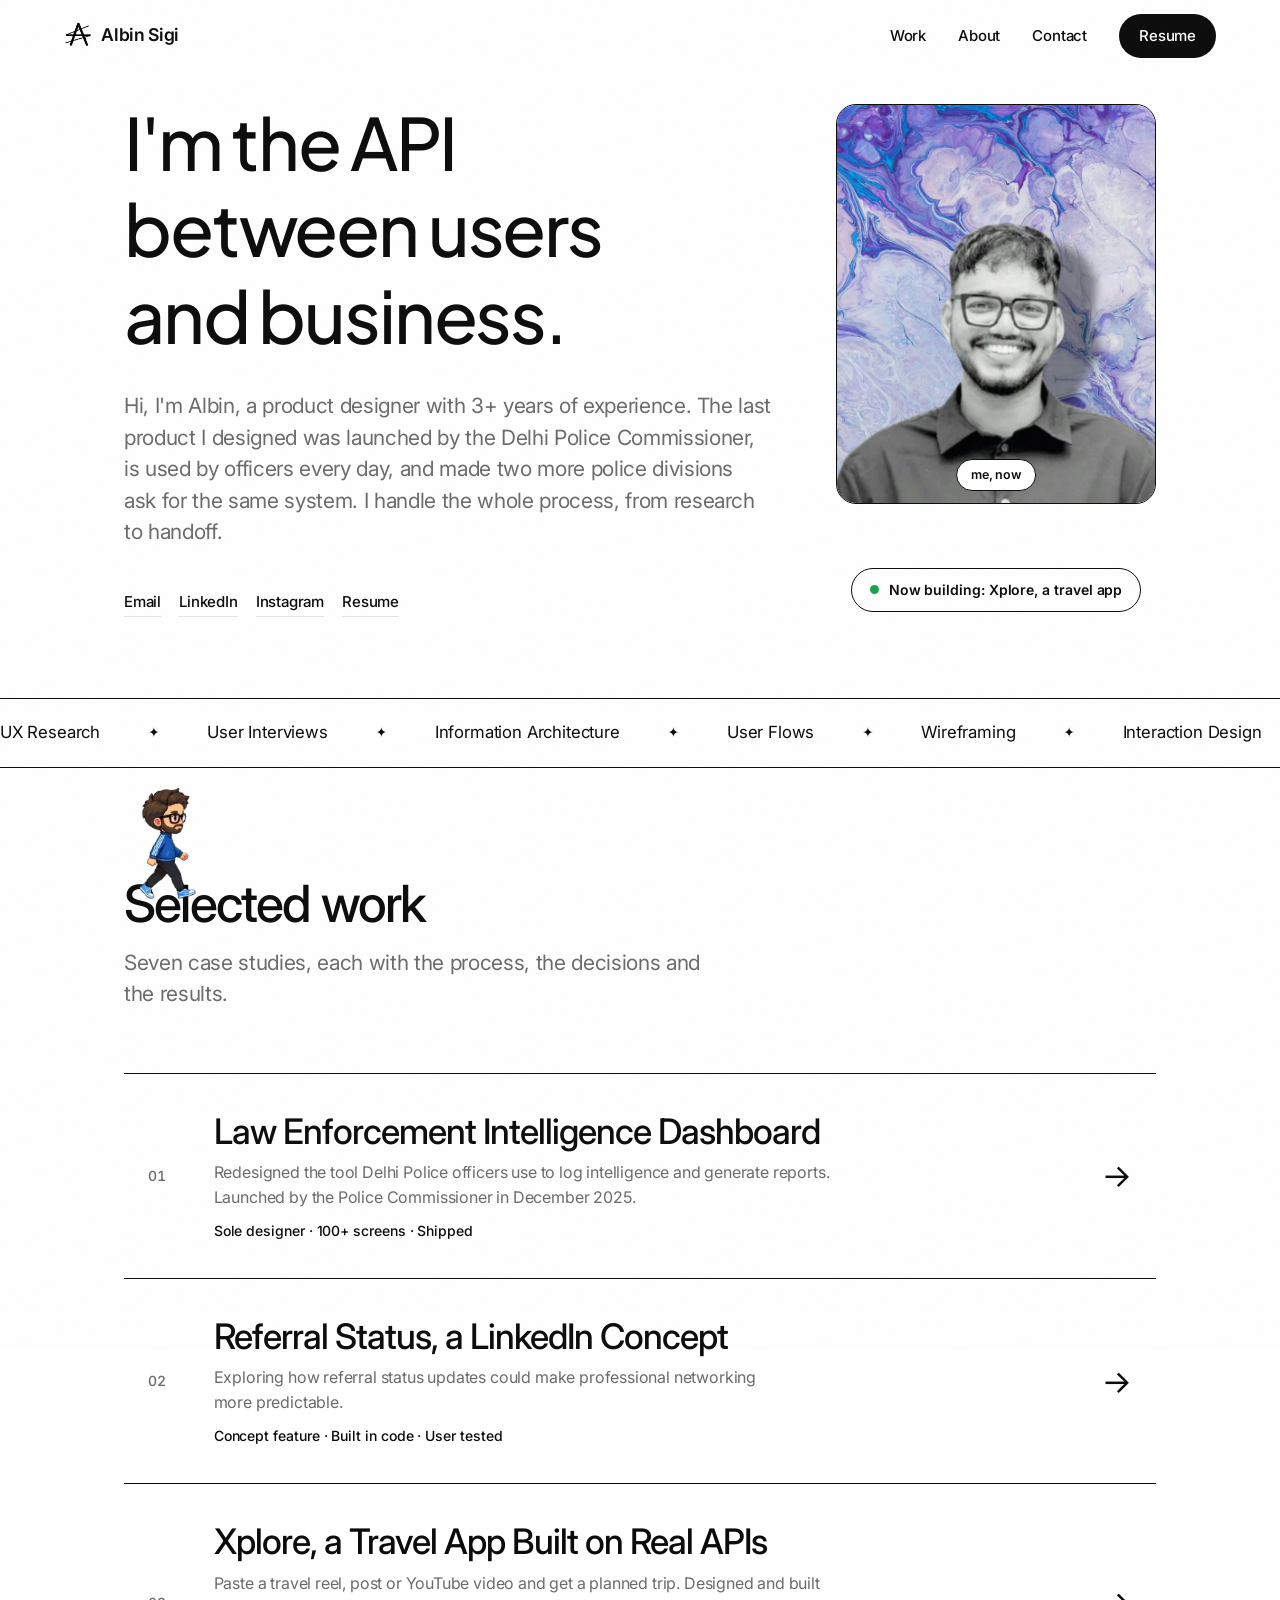
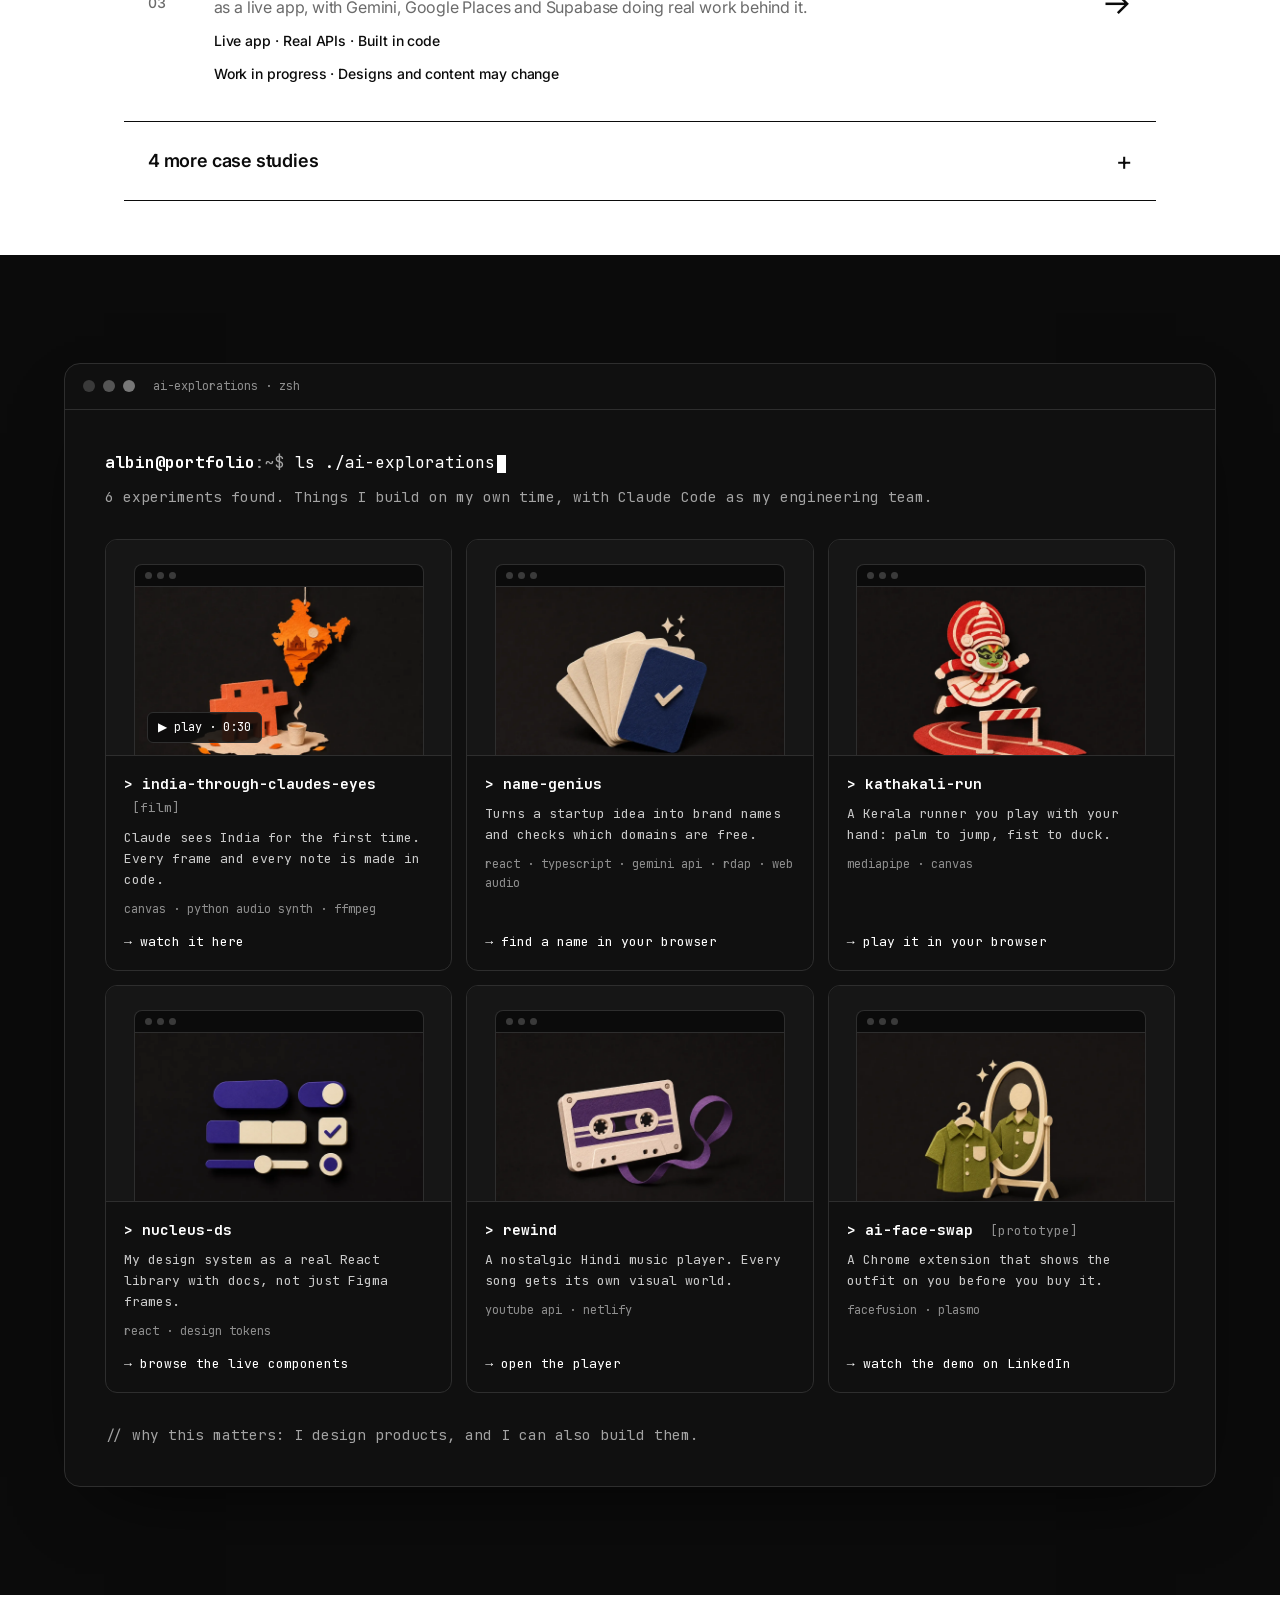
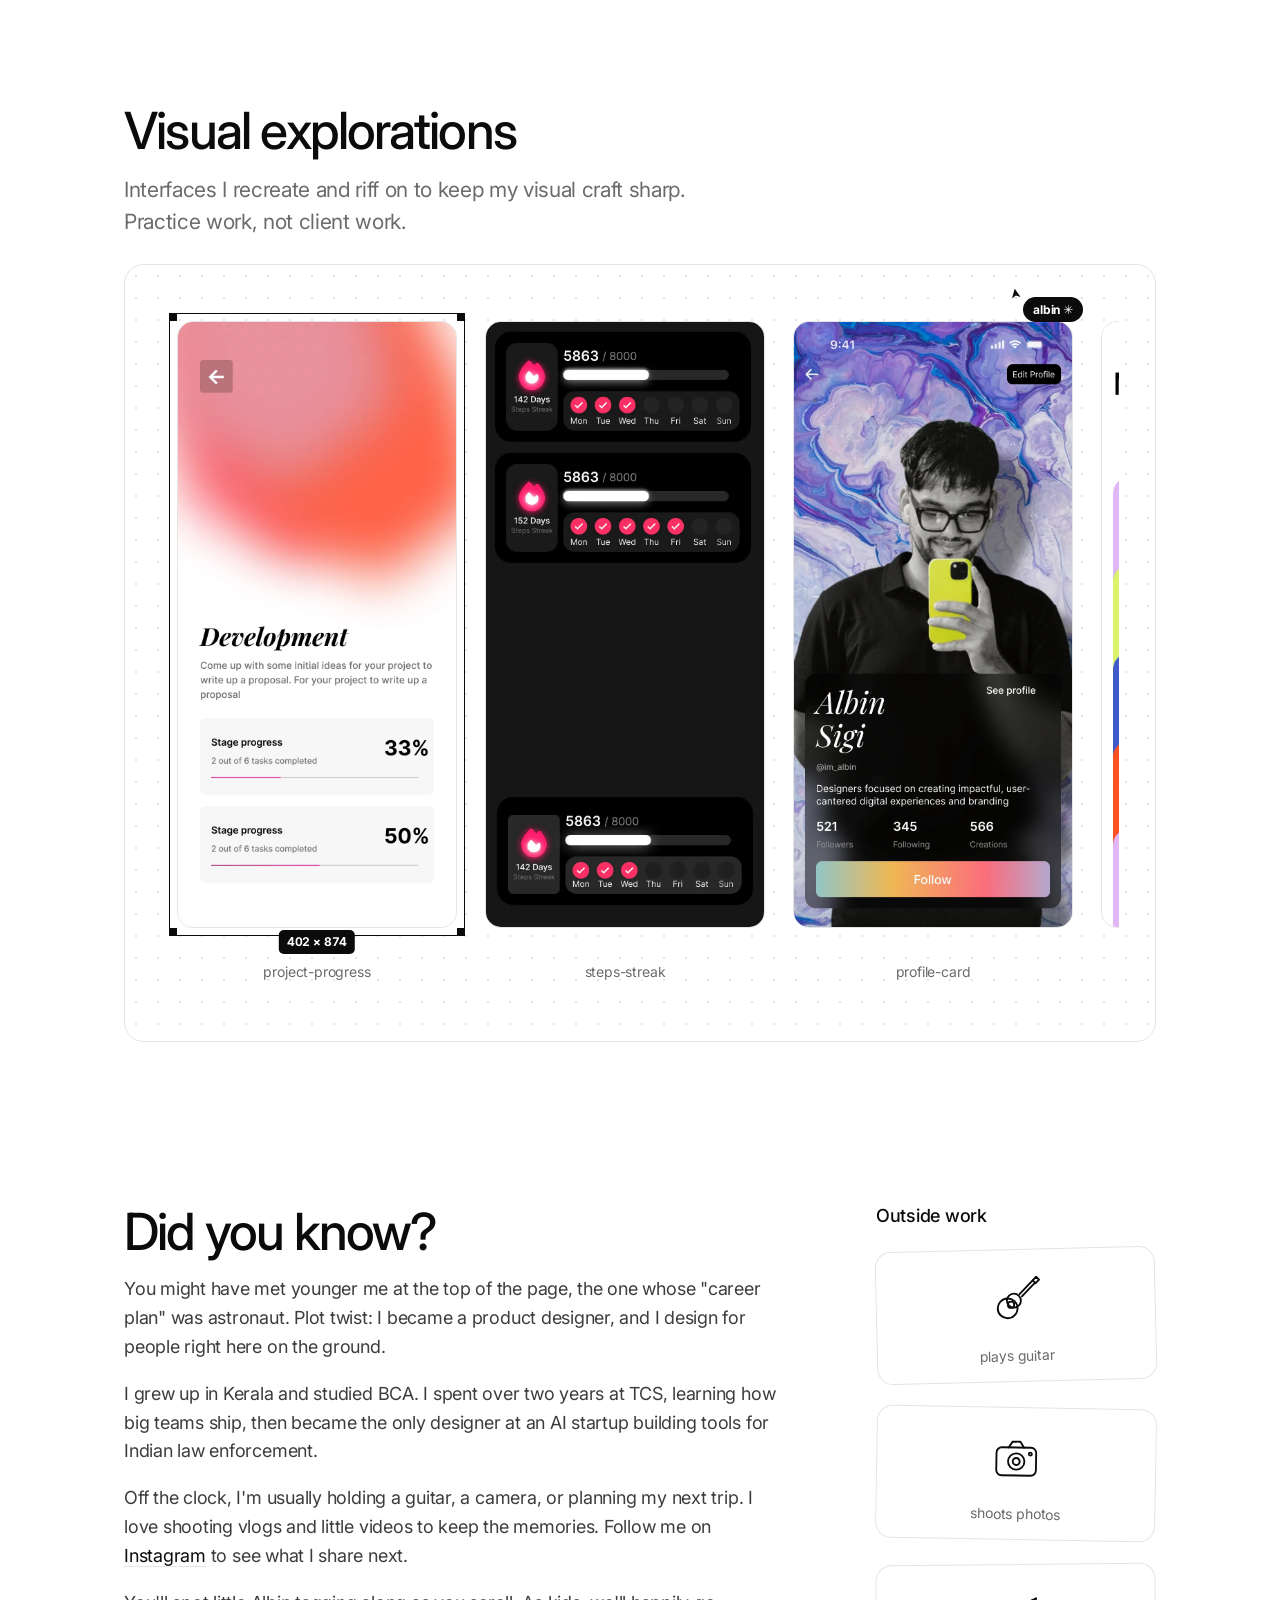
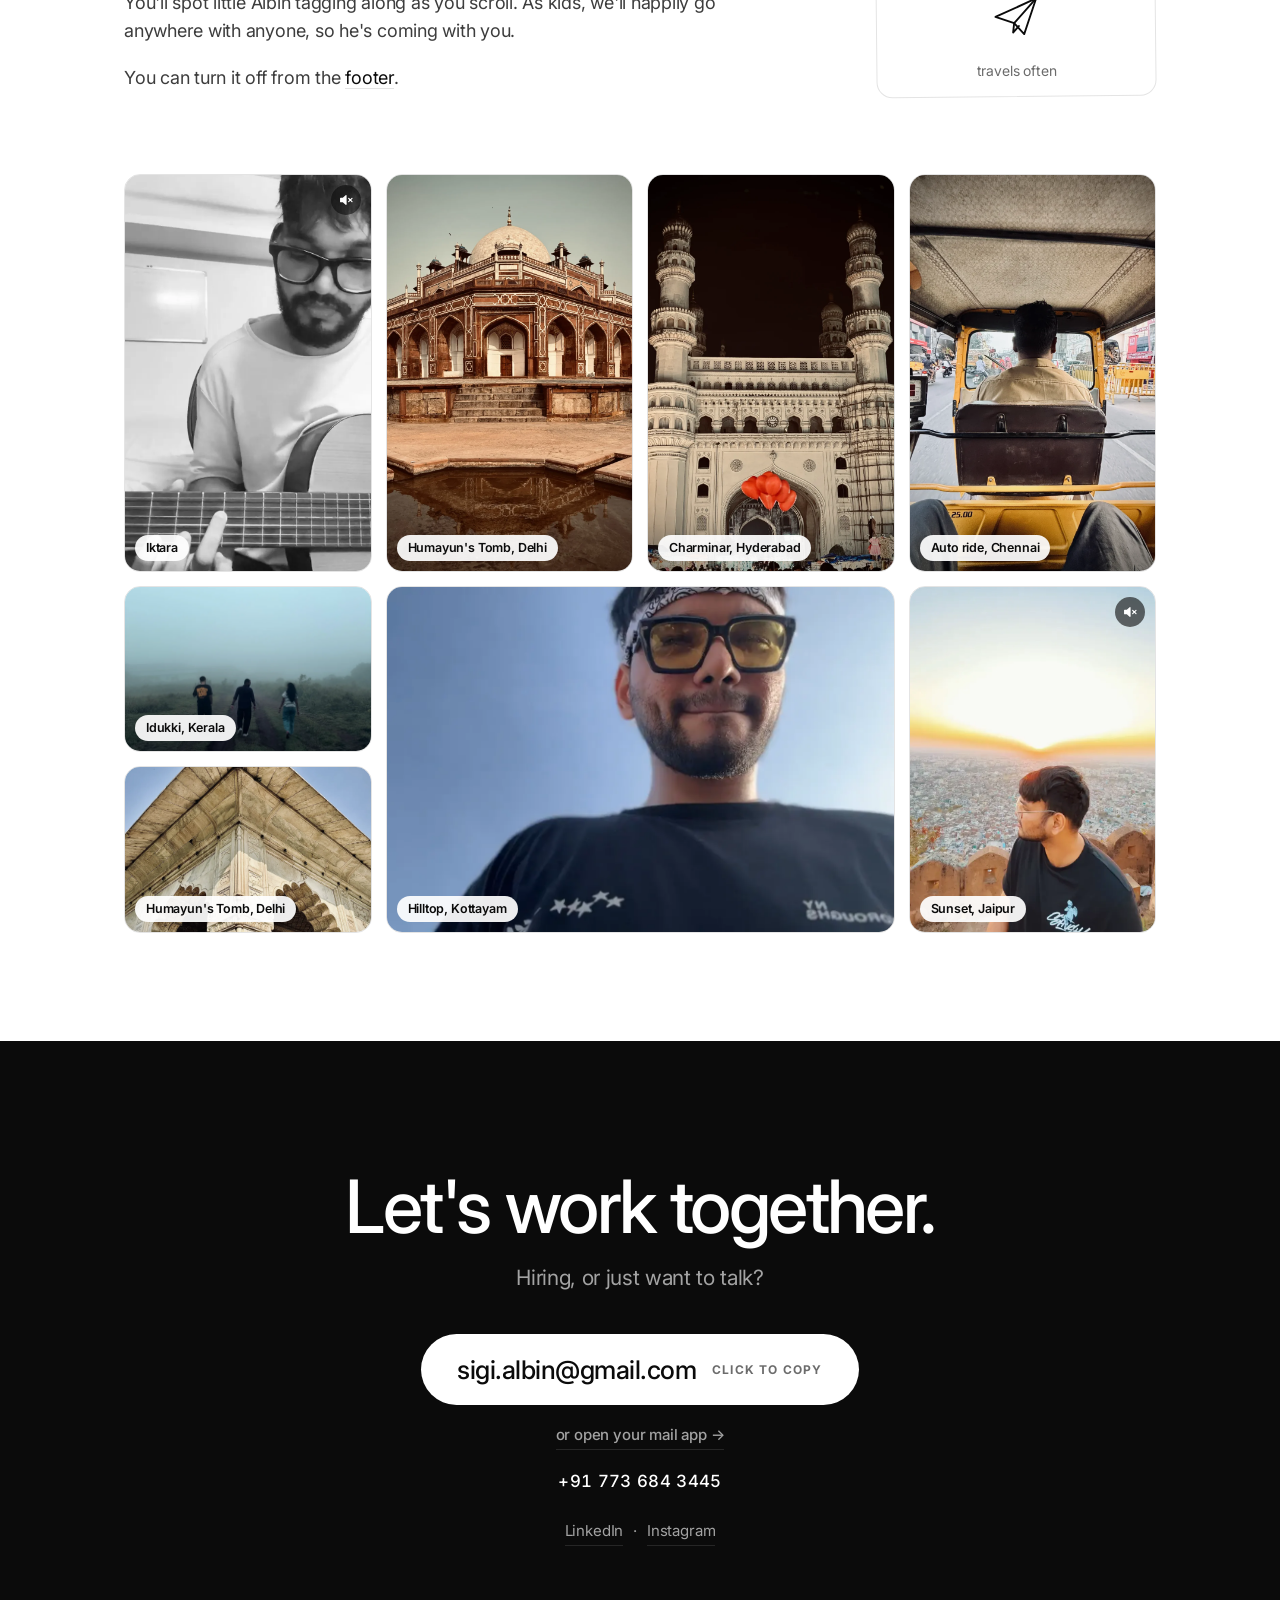
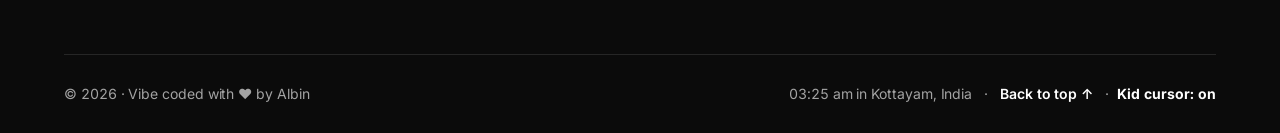
==== index.html @ f3207a9b "Add Google Analytics alongside Vercel Analytics The admin page is left out so its visits are not tra" ====
<!DOCTYPE html>
<html lang="en">
<head>
  <meta charset="UTF-8" />
  <meta name="viewport" content="width=device-width, initial-scale=1.0, viewport-fit=cover" />
  <title>Albin Sigi | Product Designer</title>
  <meta name="description" content="Albin Sigi is a product designer. His last product was launched by the Delhi Police Commissioner and is used by officers every day." />
  <meta property="og:type" content="website" />
  <meta property="og:title" content="Albin Sigi | Product Designer" />
  <meta property="og:description" content="Albin Sigi is a product designer. His last product was launched by the Delhi Police Commissioner and is used by officers every day." />
  <meta property="og:url" content="https://albinsigi.com/" />
  <meta property="og:image" content="https://albinsigi.com/assets/photo-now-og.jpg" />
  <meta name="twitter:card" content="summary_large_image" />

  <link rel="preload" href="assets/fonts/plus-jakarta-sans-500-normal.woff2" as="font" type="font/woff2" crossorigin />
  <link rel="preload" href="assets/fonts/onest-600-normal.woff2" as="font" type="font/woff2" crossorigin />
  <link rel="preload" href="assets/fonts/satoshi-400-normal.woff2" as="font" type="font/woff2" crossorigin />
  <link rel="stylesheet" href="css/fonts.css?v=6" />
  <link rel="stylesheet" href="css/style.css?v=43" />
  <link rel="icon" type="image/svg+xml" href="favicon.svg" />
  <link rel="canonical" href="https://albinsigi.com/" />
  <script type="application/ld+json">
  {
    "@context": "https://schema.org",
    "@type": "Person",
    "name": "Albin Sigi",
    "url": "https://albinsigi.com/",
    "image": "https://albinsigi.com/assets/photo-now-og.jpg",
    "jobTitle": "Product Designer",
    "email": "mailto:sigi.albin@gmail.com",
    "address": {
      "@type": "PostalAddress",
      "addressLocality": "Kottayam",
      "addressRegion": "Kerala",
      "addressCountry": "India"
    },
    "sameAs": [
      "https://www.linkedin.com/in/albin-sigi/",
      "https://www.instagram.com/im_albin_/"
    ]
  }
  </script>
  <script defer src="/_vercel/insights/script.js"></script>
  <script async src="https://www.googletagmanager.com/gtag/js?id=G-7BTV4Y4YB5"></script>
  <script>
    window.dataLayer = window.dataLayer || [];
    function gtag() { dataLayer.push(arguments); }
    gtag("js", new Date());
    gtag("config", "G-7BTV4Y4YB5");
  </script>
</head>
<body id="top">
  <a class="skip-link" href="#main-content">Skip to content</a>
  <div class="grain" aria-hidden="true"></div>
  <div class="cursor-dot" aria-hidden="true"></div>

  <!-- ================= NAV ================= -->
  <header class="nav">
    <a class="nav__brand" href="#top" aria-label="Albin Sigi">
      <span class="nav__mark" aria-hidden="true">✳</span> <span class="nav__brand-text">Albin Sigi</span>
    </a>
    <nav class="nav__links" aria-label="Primary">
      <a href="#work">Work</a>
      <a href="#about">About</a>
      <a href="#contact">Contact</a>
      <a class="nav__cta" href="https://drive.google.com/file/d/1_pjqeDO0RBVGOVzTcRX2xzrHd2riNp9h/view?usp=sharing" target="_blank" rel="noopener">Resume</a>
    </nav>
  </header>

  <main id="main-content">
    <!-- ================= HERO ================= -->
    <section class="hero">
      <div class="hero__content">
        <div class="hero__main">
          <h1 class="hero__title">
            <span class="reveal">I'm the API</span>
            <span class="reveal">between users</span>
            <span class="reveal">and business.</span>
          </h1>
          <div class="hero__row reveal">
            <p class="hero__intro">
              Hi, I'm Albin, a product designer with 3+ years of experience.
              The last product I designed was launched by the Delhi Police
              Commissioner, is used by officers every day, and made two more
              police divisions ask for the same system. I handle the whole
              process, from research to handoff.
            </p>
            <div class="hero__side">
              <div class="hero__social">
                <a href="mailto:sigi.albin@gmail.com">Email</a>
                <a href="https://www.linkedin.com/in/albin-sigi/" target="_blank" rel="noopener">LinkedIn</a>
                <a href="https://www.instagram.com/im_albin_/" target="_blank" rel="noopener">Instagram</a>
                <a href="https://drive.google.com/file/d/1_pjqeDO0RBVGOVzTcRX2xzrHd2riNp9h/view?usp=sharing" target="_blank" rel="noopener">Resume</a>
              </div>
            </div>
          </div>
        </div>
        <aside class="hero__photo reveal">
          <div class="flip-photo" id="flip-photo">
            <img class="flip-photo__img flip-photo__img--now" src="assets/photo-now.webp" alt="Albin Sigi" onerror="this.closest('.flip-photo').classList.add('flip-photo--missing')" />
            <img class="flip-photo__img flip-photo__img--then" src="assets/photo-child.webp" alt="Albin Sigi as a kid" onerror="this.closest('.flip-photo').classList.add('flip-photo--nochild')" />
            <span class="flip-photo__fallback" aria-hidden="true">✳</span>
            <span class="flip-photo__caption flip-photo__caption--now">me, now</span>
            <span class="flip-photo__caption flip-photo__caption--then">me, when the career plan was "astronaut"</span>
          </div>
          <p class="hero__status"><span class="pulse-dot" aria-hidden="true"></span> Now building: Xplore, a travel app</p>
        </aside>
      </div>
    </section>

    <!-- ================= MARQUEE ================= -->
    <div class="marquee" aria-hidden="true">
      <div class="marquee__track">
        <div class="marquee__seq"><span>UX Research</span><i>✦</i><span>User Interviews</span><i>✦</i><span>Information Architecture</span><i>✦</i><span>User Flows</span><i>✦</i><span>Wireframing</span><i>✦</i><span>Interaction Design</span><i>✦</i><span>Design Systems</span><i>✦</i><span>Accessibility</span><i>✦</i><span>Visual Design</span><i>✦</i><span>Prototyping</span><i>✦</i><span>Usability Testing</span><i>✦</i><span>Developer Handoff</span><i>✦</i><span>Product Strategy</span><i>✦</i><span>AI Products</span><i>✦</i><span>B2B SaaS</span><i>✦</i><span>Data Visualization</span><i>✦</i></div>
        <div class="marquee__seq"><span>UX Research</span><i>✦</i><span>User Interviews</span><i>✦</i><span>Information Architecture</span><i>✦</i><span>User Flows</span><i>✦</i><span>Wireframing</span><i>✦</i><span>Interaction Design</span><i>✦</i><span>Design Systems</span><i>✦</i><span>Accessibility</span><i>✦</i><span>Visual Design</span><i>✦</i><span>Prototyping</span><i>✦</i><span>Usability Testing</span><i>✦</i><span>Developer Handoff</span><i>✦</i><span>Product Strategy</span><i>✦</i><span>AI Products</span><i>✦</i><span>B2B SaaS</span><i>✦</i><span>Data Visualization</span><i>✦</i></div>
      </div>
    </div>

    <!-- ================= WORK ================= -->
    <section class="work" id="work">
      <div class="section-head reveal">
        <h2>Selected work</h2>
        <p>Seven case studies, each with the process, the decisions and the results.</p>
      </div>

      <div class="work-list">
        <a class="work-row reveal" href="work/intelligence-dashboard.html" data-preview="assets/work/thumb-dashboard.webp?v=2">
          <span class="work-row__index">01</span>
          <span class="work-row__main">
            <span class="work-row__title">Law Enforcement Intelligence Dashboard</span>
            <span class="work-row__desc">Redesigned the tool Delhi Police officers use to log intelligence and generate reports. Launched by the Police Commissioner in December 2025.</span>
            <span class="work-row__tags">Sole designer · 100+ screens · Shipped</span>
          </span>
          <span class="work-row__arrow" aria-hidden="true">→</span>
        </a>
        <a class="work-row reveal" href="work/referral-status.html" data-preview="assets/work/thumb-referral.webp?v=2">
          <span class="work-row__index">02</span>
          <span class="work-row__main">
            <span class="work-row__title">Referral Status, a LinkedIn Concept</span>
            <span class="work-row__desc">Exploring how referral status updates could make professional networking more predictable.</span>
            <span class="work-row__tags">Concept feature · Built in code · User tested</span>
          </span>
          <span class="work-row__arrow" aria-hidden="true">&rarr;</span>
        </a>
        <a class="work-row reveal" href="work/xplore.html" data-preview="assets/work/thumb-xplore.webp?v=3">
          <span class="work-row__index">03</span>
          <span class="work-row__main">
            <span class="work-row__title">Xplore, a Travel App Built on Real APIs</span>
            <span class="work-row__desc">Paste a travel reel, post or YouTube video and get a planned trip. Designed and built as a live app, with Gemini, Google Places and Supabase doing real work behind it.</span>
            <span class="work-row__tags">Live app · Real APIs · Built in code</span>
            <span class="work-row__tags">Work in progress · Designs and content may change</span>
          </span>
          <span class="work-row__arrow" aria-hidden="true">→</span>
        </a>
        <!-- the rest start folded (js/main.js); without JS they simply show -->
        <div class="work-more" id="work-more">
          <div class="work-more__inner">
            <a class="work-row reveal" href="work/citizen-safety-app.html" data-preview="assets/work/thumb-safety.webp?v=2">
              <span class="work-row__index">04</span>
              <span class="work-row__main">
                <span class="work-row__title">Citizen Safety App</span>
                <span class="work-row__desc">A safety app for India. Report incidents, send SOS alerts and keep your family safe. Six modules, all designed to production-ready screens.</span>
                <span class="work-row__tags">Sole designer · Mobile · 6 modules</span>
              </span>
              <span class="work-row__arrow" aria-hidden="true">→</span>
            </a>
            <a class="work-row reveal" href="work/nucleus-design-system.html" data-preview="assets/work/thumb-nucleus.webp?v=2">
              <span class="work-row__index">05</span>
              <span class="work-row__main">
                <span class="work-row__title">Nucleus Design System</span>
                <span class="work-row__desc">A design system built from scratch. 10 components, 150+ variants, all running on a three-tier token structure.</span>
                <span class="work-row__tags">Design system · Tokens · Figma</span>
              </span>
              <span class="work-row__arrow" aria-hidden="true">→</span>
            </a>
            <a class="work-row reveal" href="work/cinema-ticketing.html" data-preview="assets/work/thumb-cinema.webp?v=2">
              <span class="work-row__index">06</span>
              <span class="work-row__main">
                <span class="work-row__title">CinePass, a Cinema Ticketing App</span>
                <span class="work-row__desc">A ticket booking app that fixes two real problems: not knowing when the interval ends, and missing films before they leave theatres.</span>
                <span class="work-row__tags">Personal project · Mobile · User tested</span>
              </span>
              <span class="work-row__arrow" aria-hidden="true">→</span>
            </a>
            <a class="work-row reveal" href="work/mx-ad-break.html" data-preview="assets/work/thumb-mx.webp?v=2">
              <span class="work-row__index">07</span>
              <span class="work-row__main">
                <span class="work-row__title">The Ad Break, an MX Player Concept</span>
                <span class="work-row__desc">Four ads in a row, and no sign of when your show is back. A small concept that shows the end and never leaves you stuck.</span>
                <span class="work-row__tags">Concept feature · Built in code · Not yet tested</span>
              </span>
              <span class="work-row__arrow" aria-hidden="true">→</span>
            </a>
          </div>
        </div>
        <button class="work-toggle" type="button" aria-expanded="true" aria-controls="work-more" hidden>
          <span class="work-toggle__label">Show fewer</span>
          <span class="work-toggle__icon" aria-hidden="true">+</span>
        </button>
      </div>
    </section>

    <!-- ================= AI EXPLORATIONS ================= -->
    <section class="ai" id="ai">
      <div class="ai__inner">
        <div class="term reveal" id="ai-terminal">
          <div class="term__bar" aria-hidden="true">
            <span class="term__dot"></span><span class="term__dot"></span><span class="term__dot"></span>
            <span class="term__bar-title">ai-explorations · zsh</span>
          </div>
          <div class="term__body">
            <p class="term__prompt" aria-label="ls ./ai-explorations">
              <strong>albin@portfolio</strong>:~$ <span id="term-typed"></span><span class="term__cursor" aria-hidden="true"></span>
            </p>
            <p class="term__result">6 experiments found. Things I build on my own time, with Claude Code as my engineering team.</p>

            <div class="ai-grid">
              <a class="ai-card" href="assets/ai/india-through-claude/film-h.mp4" target="_blank" rel="noopener" data-film-open aria-haspopup="dialog">
                <span class="ai-card__shot">
                  <span class="ai-card__window">
                    <span class="ai-card__winbar" aria-hidden="true"><i></i><i></i><i></i></span>
                    <img src="assets/ai/thumbs/film.webp" width="1200" height="800" loading="lazy" alt="Papercraft scene: a blocky orange character beside a cup of chai, under a paper map of India" />
                    <span class="ai-card__play" aria-hidden="true">&#9654; play &middot; 0:30</span>
                  </span>
                </span>
                <span class="ai-card__text">
                  <span class="ai-card__name">&gt; india-through-claudes-eyes <span class="ai-card__status">[film]</span></span>
                  <span class="ai-card__desc">Claude sees India for the first time. Every frame and every note is made in code.</span>
                  <span class="ai-card__tools">canvas · python audio synth · ffmpeg</span>
                  <span class="ai-card__link">→ watch it here</span>
                </span>
              </a>

              <a class="ai-card" href="https://name-genius-gules.vercel.app" target="_blank" rel="noopener">
                <span class="ai-card__shot">
                  <span class="ai-card__window">
                    <span class="ai-card__winbar" aria-hidden="true"><i></i><i></i><i></i></span>
                    <img src="assets/ai/thumbs/name-genius.webp" width="1200" height="800" loading="lazy" alt="Papercraft fan of blank name cards, the front one blue with a tick" />
                  </span>
                </span>
                <span class="ai-card__text">
                  <span class="ai-card__name">&gt; name-genius</span>
                  <span class="ai-card__desc">Turns a startup idea into brand names and checks which domains are free.</span>
                  <span class="ai-card__tools">react · typescript · gemini api · rdap · web audio</span>
                  <span class="ai-card__link">→ find a name in your browser</span>
                </span>
              </a>

              <a class="ai-card" href="https://kathakali-run-byalbin.vercel.app/" target="_blank" rel="noopener">
                <span class="ai-card__shot">
                  <span class="ai-card__window">
                    <span class="ai-card__winbar" aria-hidden="true"><i></i><i></i><i></i></span>
                    <img src="assets/ai/thumbs/kathakali.webp" width="1200" height="800" loading="lazy" alt="Papercraft Kathakali dancer leaping over a hurdle on a red running track" />
                  </span>
                </span>
                <span class="ai-card__text">
                  <span class="ai-card__name">&gt; kathakali-run</span>
                  <span class="ai-card__desc">A Kerala runner you play with your hand: palm to jump, fist to duck.</span>
                  <span class="ai-card__tools">mediapipe · canvas</span>
                  <span class="ai-card__link">→ play it in your browser</span>
                </span>
              </a>

              <a class="ai-card" href="https://nucleus-ds-byalbin.vercel.app/" target="_blank" rel="noopener">
                <span class="ai-card__shot">
                  <span class="ai-card__window">
                    <span class="ai-card__winbar" aria-hidden="true"><i></i><i></i><i></i></span>
                    <img src="assets/ai/thumbs/nucleus.webp" width="1200" height="800" loading="lazy" alt="Papercraft UI components: a button, toggle, tabs, checkbox, slider and radio button" />
                  </span>
                </span>
                <span class="ai-card__text">
                  <span class="ai-card__name">&gt; nucleus-ds</span>
                  <span class="ai-card__desc">My design system as a real React library with docs, not just Figma frames.</span>
                  <span class="ai-card__tools">react · design tokens</span>
                  <span class="ai-card__link">→ browse the live components</span>
                </span>
              </a>

              <a class="ai-card" href="https://rewind-player.netlify.app/" target="_blank" rel="noopener">
                <span class="ai-card__shot">
                  <span class="ai-card__window">
                    <span class="ai-card__winbar" aria-hidden="true"><i></i><i></i><i></i></span>
                    <img src="assets/ai/thumbs/rewind.webp" width="1200" height="800" loading="lazy" alt="Papercraft cassette tape with a loop of purple tape curling out" />
                  </span>
                </span>
                <span class="ai-card__text">
                  <span class="ai-card__name">&gt; rewind</span>
                  <span class="ai-card__desc">A nostalgic Hindi music player. Every song gets its own visual world.</span>
                  <span class="ai-card__tools">youtube api · netlify</span>
                  <span class="ai-card__link">→ open the player</span>
                </span>
              </a>

              <a class="ai-card" href="https://www.linkedin.com/posts/albin-sigi_uxdesign-productdesign-chromeextension-ugcPost-7466125003256938497-8rTg/?utm_source=share&amp;utm_medium=member_desktop&amp;rcm=ACoAADeyPd0BMr95qrjz79GqWFvMWsOehcZe0-Q" target="_blank" rel="noopener">
                <span class="ai-card__shot">
                  <span class="ai-card__window">
                    <span class="ai-card__winbar" aria-hidden="true"><i></i><i></i><i></i></span>
                    <img src="assets/ai/thumbs/face-swap.webp" width="1200" height="800" loading="lazy" alt="Papercraft shirt on a hanger beside a mirror, where the same shirt is worn by a figure" />
                  </span>
                </span>
                <span class="ai-card__text">
                  <span class="ai-card__name">&gt; ai-face-swap <span class="ai-card__status">[prototype]</span></span>
                  <span class="ai-card__desc">A Chrome extension that shows the outfit on you before you buy it.</span>
                  <span class="ai-card__tools">facefusion · plasmo</span>
                  <span class="ai-card__link">→ watch the demo on LinkedIn</span>
                </span>
              </a>
            </div>

            <p class="term__footnote">// why this matters: I design products, and I can also build them.</p>
          </div>
        </div>
      </div>
    <!-- the film plays inside a terminal window (js/main.js); without JS the card opens the mp4 -->
    <dialog class="film" id="film" aria-labelledby="film-title">
      <div class="film__bar">
        <span class="term__dot" aria-hidden="true"></span><span class="term__dot" aria-hidden="true"></span><span class="term__dot" aria-hidden="true"></span>
        <span class="film__title" id="film-title">india-through-claudes-eyes.mp4</span>
        <button class="film__close" type="button" data-film-close aria-label="Close the film">esc ✕</button>
      </div>
      <div class="film__body">
        <p class="film__prompt"><strong>albin@portfolio</strong>:~$ play ./india-through-claudes-eyes</p>
        <video class="film__video" controls playsinline preload="none" aria-label="India through Claude's eyes, a 30-second stop-motion animation"></video>
        <p class="film__label">// every scene hands off to the next through a circle. jump to a match cut:</p>
        <div class="film__cuts">
          <button class="film__cut" type="button" data-cut="4" data-t="3.2">
            <span class="film__pair" aria-hidden="true"><img src="assets/ai/india-through-claude/cuts/eye.webp" width="128" height="128" loading="lazy" alt="" /><img src="assets/ai/india-through-claude/cuts/sun.webp" width="128" height="128" loading="lazy" alt="" /></span>
            0:04 eye → sun
          </button>
          <button class="film__cut" type="button" data-cut="8" data-t="7.2">
            <span class="film__pair" aria-hidden="true"><img src="assets/ai/india-through-claude/cuts/sun.webp" width="128" height="128" loading="lazy" alt="" /><img src="assets/ai/india-through-claude/cuts/chai.webp" width="128" height="128" loading="lazy" alt="" /></span>
            0:08 sun → chai
          </button>
          <button class="film__cut" type="button" data-cut="12" data-t="11.2">
            <span class="film__pair" aria-hidden="true"><img src="assets/ai/india-through-claude/cuts/chai.webp" width="128" height="128" loading="lazy" alt="" /><img src="assets/ai/india-through-claude/cuts/wheel.webp" width="128" height="128" loading="lazy" alt="" /></span>
            0:12 chai → wheel
          </button>
          <button class="film__cut" type="button" data-cut="16" data-t="15.2">
            <span class="film__pair" aria-hidden="true"><img src="assets/ai/india-through-claude/cuts/light.webp" width="128" height="128" loading="lazy" alt="" /><img src="assets/ai/india-through-claude/cuts/ball.webp" width="128" height="128" loading="lazy" alt="" /></span>
            0:16 red light → ball
          </button>
          <button class="film__cut" type="button" data-cut="19" data-t="18.2">
            <span class="film__pair" aria-hidden="true"><img src="assets/ai/india-through-claude/cuts/ball.webp" width="128" height="128" loading="lazy" alt="" /><img src="assets/ai/india-through-claude/cuts/holi.webp" width="128" height="128" loading="lazy" alt="" /></span>
            0:19 ball → holi
          </button>
          <button class="film__cut" type="button" data-cut="23" data-t="22.2">
            <span class="film__pair" aria-hidden="true"><img src="assets/ai/india-through-claude/cuts/holi.webp" width="128" height="128" loading="lazy" alt="" /><img src="assets/ai/india-through-claude/cuts/clock.webp" width="128" height="128" loading="lazy" alt="" /></span>
            0:23 thali → clock
          </button>
        </div>
        <p class="film__note">// Every frame is drawn by code at 12 per second, like real stop-motion. The sitar, tabla and dhol are synthesized in Python, no samples. One source renders both the 9:16 and 16:9 cuts. I directed it; Claude Code built it.</p>
      </div>
    </dialog>
    </section>

    <!-- ================= VISUAL EXPLORATIONS ================= -->
    <section class="viz" id="visual">
      <div class="section-head reveal">
        <h2>Visual explorations</h2>
        <p>Interfaces I recreate and riff on to keep my visual craft sharp. Practice work, not client work.</p>
      </div>
      <div class="viz-canvas reveal">
        <div class="viz-cursor" aria-hidden="true"><span class="viz-cursor__arrow">➤</span><span class="viz-cursor__tag">albin ✳</span></div>
        <div class="viz-strip" tabindex="0" aria-label="Gallery of visual practice screens, scroll horizontally">
          <figure>
            <div class="viz-frame"><img src="assets/visual/project-progress.webp" width="804" height="1748" loading="lazy" alt="A project progress screen with a soft gradient header and stage progress cards" /></div>
            <figcaption>project-progress</figcaption>
          </figure>
          <figure>
            <div class="viz-frame"><img src="assets/visual/steps-streak-v2.webp" width="804" height="1748" loading="lazy" alt="A dark fitness tracker screen with step counts and a weekly streak" /></div>
            <figcaption>steps-streak</figcaption>
          </figure>
          <figure>
            <div class="viz-frame"><img src="assets/visual/profile-card.webp" width="804" height="1748" loading="lazy" alt="A designer profile screen with a marble background and follower stats" /></div>
            <figcaption>profile-card</figcaption>
          </figure>
          <figure>
            <div class="viz-frame"><img src="assets/visual/vocab-collections.webp" width="804" height="1748" loading="lazy" alt="A vocabulary collections screen with bold colourful category cards" /></div>
            <figcaption>vocab-collections</figcaption>
          </figure>
          <figure>
            <div class="viz-frame"><img src="assets/visual/book-reader.webp" width="804" height="1748" loading="lazy" alt="A book reader screen with serif type and read and listen controls" /></div>
            <figcaption>book-reader</figcaption>
          </figure>
          <figure>
            <div class="viz-frame"><img src="assets/visual/daily-schedule.webp" width="804" height="1748" loading="lazy" alt="A minimal daily schedule screen with a serif heading on a cream background" /></div>
            <figcaption>daily-schedule</figcaption>
          </figure>
        </div>
      </div>
    </section>

    <!-- ================= ABOUT ================= -->
    <section class="about" id="about">
      <div class="about__text">
        <h2 class="reveal">Did you know?</h2>
        <p class="reveal">
          You might have met younger me at the top of the page, the one whose "career plan"
          was astronaut. Plot twist: I became a product designer, and I design for people
          right here on the ground.
        </p>
        <p class="reveal">
          I grew up in Kerala and studied BCA. I spent over two years at TCS, learning how big
          teams ship, then became the only designer at an AI startup building tools for Indian
          law enforcement.
        </p>
        <p class="reveal">
          Off the clock, I'm usually holding a guitar, a camera, or planning my next trip.
          I love shooting vlogs and little videos to keep the memories. Follow me on
          <a class="about__link" href="https://www.instagram.com/im_albin_/" target="_blank" rel="noopener">Instagram</a>
          to see what I share next.
        </p>
        <p class="reveal about__kid">
          You'll spot little Albin tagging along as you scroll. As kids, we'll happily go
          anywhere with anyone, so he's coming with you.
        </p>
        <!-- shown by js/main.js only where the kid cursor runs (mouse, motion allowed) -->
        <p class="about__kid-off" hidden>You can turn it off from the <a class="about__link" href="#kid-switch">footer</a>.</p>
      </div>
      <div class="about__doodles reveal">
        <p class="about__doodles-lead">Outside work</p>
        <div class="about__doodle-row">
          <figure class="doodle" data-sound="guitar">
            <svg viewBox="0 0 48 48" aria-hidden="true">
              <path d="M27.5 19 39 7.5" />
              <path d="M29.5 21 41 9.5" />
              <path d="M39 7.5l3-3 2.5 2.5-3 3z" />
              <circle cx="22.5" cy="24.5" r="6" />
              <circle cx="17" cy="31" r="8.5" />
              <circle cx="20" cy="28" r="2.7" />
            </svg>
            <figcaption>plays guitar</figcaption>
          </figure>
          <figure class="doodle" data-sound="camera">
            <svg viewBox="0 0 48 48" aria-hidden="true">
              <rect x="7" y="15" width="34" height="24" rx="4.5" />
              <circle cx="24" cy="27" r="7" />
              <circle cx="24" cy="27" r="3" />
              <path d="M17.5 15l3.2-5h6.6l3.2 5" />
              <circle cx="36" cy="20.5" r="1.3" />
            </svg>
            <figcaption>shoots photos</figcaption>
          </figure>
          <figure class="doodle" data-sound="train">
            <svg viewBox="0 0 48 48" aria-hidden="true">
              <path d="M6.5 25.5 41.5 10 31 40.5l-8.5-9.5z" />
              <path d="M22.5 31 41.5 10" />
              <path d="M22.5 31l-1 8 5-5.5" />
            </svg>
            <figcaption>travels often</figcaption>
          </figure>
        </div>
      </div>

      <!-- the real thing behind the doodles: videos load only when scrolled near (js/main.js) -->
      <div class="life">
        <figure class="life__tile life__tile--guitar">
          <video class="life__video" data-src="assets/life/guitar.mp4" data-sound poster="assets/life/guitar-poster.webp" muted loop playsinline preload="none" aria-label="Albin playing an acoustic guitar at home, in black and white"></video>
          <span class="life__speaker" aria-hidden="true"><svg viewBox="0 0 24 24"><path d="M4 9.5h3.5L12 5.5v13l-4.5-4H4z" /><path class="life__waves" d="M15.5 9a4 4 0 0 1 0 6M18 6.5a7.5 7.5 0 0 1 0 11" /><path class="life__cross" d="M16 9.5l5 5M21 9.5l-5 5" /></svg></span>
          <figcaption>Iktara</figcaption>
        </figure>
        <figure class="life__tile life__tile--p1">
          <img src="assets/life/humayuns-tomb.webp" width="1000" height="1333" loading="lazy" alt="Humayun's Tomb in Delhi, reflected in a still pool" />
          <figcaption>Humayun's Tomb, Delhi</figcaption>
        </figure>
        <figure class="life__tile life__tile--p2">
          <img src="assets/life/charminar.webp" width="1000" height="1333" loading="lazy" alt="The Charminar in Hyderabad at night, with red balloons at its arch" />
          <figcaption>Charminar, Hyderabad</figcaption>
        </figure>
        <figure class="life__tile life__tile--p3">
          <img src="assets/life/chennai-auto.webp" width="1000" height="1333" loading="lazy" alt="The view from the back seat of an auto rickshaw in Chennai traffic" />
          <figcaption>Auto ride, Chennai</figcaption>
        </figure>
        <figure class="life__tile life__tile--p4">
          <img src="assets/life/idukki-fog.webp" width="1000" height="1333" loading="lazy" alt="Friends walking up a misty hill trail in Idukki, Kerala" />
          <figcaption>Idukki, Kerala</figcaption>
        </figure>
        <figure class="life__tile life__tile--travel">
          <video class="life__video" data-src="assets/life/travel-hill.mp4" poster="assets/life/travel-hill-poster.webp" muted loop playsinline preload="none" aria-label="Albin smiling at the camera on a green hilltop in Kottayam, Kerala"></video>
          <figcaption>Hilltop, Kottayam</figcaption>
        </figure>
        <figure class="life__tile life__tile--jaipur">
          <video class="life__video" data-src="assets/life/jaipur.mp4" data-sound poster="assets/life/jaipur-poster.webp" muted loop playsinline preload="none" aria-label="Albin looking out over Jaipur from an old fort wall as the sun sets"></video>
          <span class="life__speaker" aria-hidden="true"><svg viewBox="0 0 24 24"><path d="M4 9.5h3.5L12 5.5v13l-4.5-4H4z" /><path class="life__waves" d="M15.5 9a4 4 0 0 1 0 6M18 6.5a7.5 7.5 0 0 1 0 11" /><path class="life__cross" d="M16 9.5l5 5M21 9.5l-5 5" /></svg></span>
          <figcaption>Sunset, Jaipur</figcaption>
        </figure>
        <figure class="life__tile life__tile--p5">
          <img src="assets/life/humayuns-tomb-marble.webp" width="1300" height="1733" loading="lazy" alt="A white marble pavilion at Humayun's Tomb in Delhi, shot from below so its corner and arches line up in perfect symmetry" />
          <figcaption>Humayun's Tomb, Delhi</figcaption>
        </figure>
      </div>
    </section>

    <!-- ================= CONTACT ================= -->
    <section class="contact" id="contact">
      <h2 class="contact__title reveal">Let's work together.</h2>
      <p class="contact__lede reveal">Hiring, or just want to talk?</p>
      <div class="contact__actions reveal">
        <button class="contact__email" id="copy-email" type="button">
          sigi.albin@gmail.com <span class="contact__copy-hint" id="copy-hint">click to copy</span>
        </button>
        <a class="contact__alt" href="mailto:sigi.albin@gmail.com">or open your mail app →</a>
        <a class="contact__phone" href="tel:+917736843445">+91 773 684 3445</a>
        <p class="contact__socials">
          <a href="https://www.linkedin.com/in/albin-sigi/" target="_blank" rel="noopener">LinkedIn</a>
          <span aria-hidden="true">·</span>
          <a href="https://www.instagram.com/im_albin_/" target="_blank" rel="noopener">Instagram</a>
        </p>
      </div>
      <footer class="footer">
        <p>© 2026 · Vibe coded with ❤️ by Albin</p>
        <p class="footer__meta">
          <span id="local-time">--:--</span> in Kottayam, India
          <span class="footer__dot" aria-hidden="true">·</span>
          <a href="#top">Back to top ↑</a>
          <span class="footer__dot footer__visits-sep" aria-hidden="true" hidden>·</span>
          <span class="footer__visits" id="visit-count" hidden></span>
        </p>
      </footer>
    </section>
  </main>

  <!-- Corner mascot: autonomous "kid-me" that walks, waves and does activities. Homepage only, silent. -->
  <div id="mascot-stage" aria-hidden="true">
    <div id="mascot" data-action="walk">
      <div class="mc-flash"></div>
      <div class="mc-frames" id="mc-walk">
        <img src="assets/mascot/walk/walk_0.webp" alt="" class="on">
        <img data-src="assets/mascot/walk/walk_1.webp" alt="">
        <img data-src="assets/mascot/walk/walk_2.webp" alt="">
        <img data-src="assets/mascot/walk/walk_3.webp" alt="">
        <img data-src="assets/mascot/walk/walk_4.webp" alt="">
        <img data-src="assets/mascot/walk/walk_5.webp" alt="">
        <img data-src="assets/mascot/walk/walk_6.webp" alt="">
        <img data-src="assets/mascot/walk/walk_7.webp" alt="">
        <img data-src="assets/mascot/walk/walk_8.webp" alt="">
        <img data-src="assets/mascot/walk/walk_9.webp" alt="">
        <img data-src="assets/mascot/walk/walk_10.webp" alt="">
        <img data-src="assets/mascot/walk/walk_11.webp" alt="">
      </div>
      <div class="mc-frames" id="mc-wave" hidden>
        <img data-src="assets/mascot/wave/wave_0.webp" alt="" class="on">
        <img data-src="assets/mascot/wave/wave_1.webp" alt="">
        <img data-src="assets/mascot/wave/wave_2.webp" alt="">
        <img data-src="assets/mascot/wave/wave_3.webp" alt="">
      </div>
      <div class="mc-frames" id="mc-sleep" hidden>
        <img data-src="assets/mascot/sleep/sleep_0.webp" alt="" class="on">
        <img data-src="assets/mascot/sleep/sleep_1.webp" alt="">
        <img data-src="assets/mascot/sleep/sleep_2.webp" alt="">
        <img data-src="assets/mascot/sleep/sleep_3.webp" alt="">
        <img data-src="assets/mascot/sleep/sleep_4.webp" alt="">
        <img data-src="assets/mascot/sleep/sleep_5.webp" alt="">
      </div>
      <div class="mc-frames" id="mc-stretch" hidden>
        <img data-src="assets/mascot/stretch/stretch_0.webp" alt="" class="on">
        <img data-src="assets/mascot/stretch/stretch_1.webp" alt="">
        <img data-src="assets/mascot/stretch/stretch_2.webp" alt="">
        <img data-src="assets/mascot/stretch/stretch_3.webp" alt="">
        <img data-src="assets/mascot/stretch/stretch_4.webp" alt="">
        <img data-src="assets/mascot/stretch/stretch_5.webp" alt="">
      </div>
      <div class="mc-frames" id="mc-guitar" hidden>
        <img data-src="assets/mascot/guitar/guitar_0.webp" alt="" class="on">
        <img data-src="assets/mascot/guitar/guitar_1.webp" alt="">
        <img data-src="assets/mascot/guitar/guitar_2.webp" alt="">
        <img data-src="assets/mascot/guitar/guitar_3.webp" alt="">
        <img data-src="assets/mascot/guitar/guitar_4.webp" alt="">
        <img data-src="assets/mascot/guitar/guitar_5.webp" alt="">
      </div>
      <div class="mc-frames" id="mc-photo" hidden>
        <img data-src="assets/mascot/photo/photo_0.webp" alt="" class="on">
        <img data-src="assets/mascot/photo/photo_1.webp" alt="">
        <img data-src="assets/mascot/photo/photo_2.webp" alt="">
        <img data-src="assets/mascot/photo/photo_3.webp" alt="">
        <img data-src="assets/mascot/photo/photo_4.webp" alt="">
        <img data-src="assets/mascot/photo/photo_5.webp" alt="">
      </div>
      <div class="mc-frames" id="mc-design" hidden>
        <img data-src="assets/mascot/design/design_0.webp" alt="" class="on">
        <img data-src="assets/mascot/design/design_1.webp" alt="">
        <img data-src="assets/mascot/design/design_2.webp" alt="">
        <img data-src="assets/mascot/design/design_3.webp" alt="">
        <img data-src="assets/mascot/design/design_4.webp" alt="">
        <img data-src="assets/mascot/design/design_5.webp" alt="">
      </div>
    </div>
  </div>

  <script src="js/main.js?v=33"></script>
</body>
</html>
---- css/fonts.css ----
/* TRIAL: Inter, loaded from Google Fonts so it can be judged in the browser.
   Not for shipping. If it stays, self-host the files like the rest and delete
   this import; if it goes, delete this import and the TRIAL block at the end
   of style.css. */
@import url("https://fonts.googleapis.com/css2?family=Inter:opsz,wght@14..32,400..700&display=swap");

/* self-hosted fonts: no third-party CDN dependency */

/* metric-matched fallbacks: the system face is resized to the web font's width
   and height, so text holds its line breaks while the real font is loading. */
@font-face {
  font-family: "Onest Fallback";
  src: local("Arial Bold"), local("Arial-BoldMT");
  font-weight: 500 600;
  ascent-override: 97%;
  descent-override: 30%;
  line-gap-override: 0%;
}

@font-face {
  font-family: "Satoshi Fallback";
  src: local("Arial"), local("ArialMT");
  size-adjust: 98.9%;
  ascent-override: 102%;
  descent-override: 24%;
  line-gap-override: 0%;
}

@font-face {
  font-family: "Satoshi";
  src: url("../assets/fonts/satoshi-400-normal.woff2") format("woff2");
  font-weight: 400;
  font-style: normal;
  font-display: swap;
}

@font-face {
  font-family: "Satoshi";
  src: url("../assets/fonts/satoshi-500-normal.woff2") format("woff2");
  font-weight: 500;
  font-style: normal;
  font-display: swap;
}

@font-face {
  font-family: "Satoshi";
  src: url("../assets/fonts/satoshi-700-normal.woff2") format("woff2");
  font-weight: 700;
  font-style: normal;
  font-display: swap;
}

/* first-fold headline only (Medium) */
@font-face {
  font-family: "Plus Jakarta Sans";
  src: url("../assets/fonts/plus-jakarta-sans-500-normal.woff2") format("woff2");
  font-weight: 500;
  font-style: normal;
  font-display: swap;
}

@font-face {
  font-family: "JetBrains Mono";
  src: url("../assets/fonts/jetbrains-mono-400-normal.woff2") format("woff2");
  font-weight: 400;
  font-style: normal;
  font-display: swap;
  unicode-range: U+0000-00FF, U+0131, U+0152-0153, U+02BB-02BC, U+02C6, U+02DA, U+02DC, U+0304, U+0308, U+0329, U+2000-206F, U+20AC, U+2122, U+2191, U+2193, U+2212, U+2215, U+FEFF, U+FFFD;
}

@font-face {
  font-family: "JetBrains Mono";
  src: url("../assets/fonts/jetbrains-mono-700-normal.woff2") format("woff2");
  font-weight: 700;
  font-style: normal;
  font-display: swap;
  unicode-range: U+0000-00FF, U+0131, U+0152-0153, U+02BB-02BC, U+02C6, U+02DA, U+02DC, U+0304, U+0308, U+0329, U+2000-206F, U+20AC, U+2122, U+2191, U+2193, U+2212, U+2215, U+FEFF, U+FFFD;
}

@font-face {
  font-family: "Onest";
  src: url("../assets/fonts/onest-500-normal.woff2") format("woff2");
  font-weight: 500;
  font-style: normal;
  font-display: swap;
  unicode-range: U+0000-00FF, U+0131, U+0152-0153, U+02BB-02BC, U+02C6, U+02DA, U+02DC, U+0304, U+0308, U+0329, U+2000-206F, U+20AC, U+2122, U+2191, U+2193, U+2212, U+2215, U+FEFF, U+FFFD;
}

@font-face {
  font-family: "Onest";
  src: url("../assets/fonts/onest-600-normal.woff2") format("woff2");
  font-weight: 600;
  font-style: normal;
  font-display: swap;
  unicode-range: U+0000-00FF, U+0131, U+0152-0153, U+02BB-02BC, U+02C6, U+02DA, U+02DC, U+0304, U+0308, U+0329, U+2000-206F, U+20AC, U+2122, U+2191, U+2193, U+2212, U+2215, U+FEFF, U+FFFD;
}
---- css/style.css ----
/* ============================================================
   Albin Sigi | portfolio v2 (black & white)
   Onest (display) + Satoshi (text) + JetBrains Mono (terminal). No italics.
   ============================================================ */

:root {
  --paper: #ffffff;
  --paper-soft: #f5f5f4;
  --ink: #0b0b0b;
  --ink-soft: #3d3d3d;    /* long-form reading text on light */
  --gray: #6b6b6b;        /* secondary text on light */
  --gray-muted: #a3a3a3;  /* muted text, mostly on dark surfaces */
  --gray-faint: #c9c9c9;  /* faint text on dark (e.g. row-hover body) */
  --gray-dim: #8f8f8f;    /* dim mono / terminal text */
  --line: #e4e4e4;
  --line-dark: #262626;

  --font-display: "Onest", "Onest Fallback", "Satoshi", system-ui, sans-serif;
  --font-body: "Satoshi", "Satoshi Fallback", system-ui, -apple-system, sans-serif;
  --font-mono: "JetBrains Mono", ui-monospace, "SF Mono", Menlo, Consolas, monospace;

  /* type scale: one step per job, so the same job is the same size everywhere */
  --text-micro: 0.75rem;     /* 12px. tracked uppercase labels, nothing smaller */
  --text-meta: 0.875rem;     /* 14px. captions, tags, metadata */
  --text-ui: 0.9375rem;      /* 15px. nav and inline links */
  --text-body: 1.0625rem;    /* 17px */
  --text-lede: clamp(1.125rem, 1rem + 0.45vw, 1.3125rem);  /* 18 to 21px. intros */
  --text-title: clamp(1.35rem, 3.2vw, 2.2rem);             /* row and card titles */
  --text-h2: clamp(2rem, 5vw, 3.2rem);
  --text-display: clamp(2.5rem, 6.4vw, 4.5rem);   /* 40 to 72px */

  --max-w: 1160px;
  --pad-x: clamp(20px, 5vw, 64px);
  --ease-out: cubic-bezier(0.22, 1, 0.36, 1);
}

* { margin: 0; padding: 0; box-sizing: border-box; }

html {
  scroll-behavior: smooth;
  /* stop phones inflating text in landscape; browser zoom still works */
  -webkit-text-size-adjust: 100%;
  text-size-adjust: 100%;
}

body {
  font-family: var(--font-body);
  background: var(--paper);
  color: var(--ink);
  line-height: 1.6;
  font-size: var(--text-body);   /* rem, so it follows the reader's own text size */
  font-kerning: normal;
  -webkit-font-smoothing: antialiased;
  -moz-osx-font-smoothing: grayscale;
  overflow-x: hidden;
}

::selection { background: var(--ink); color: var(--paper); }

a { color: inherit; text-decoration: none; }
ul { list-style: none; }
.nowrap { white-space: nowrap; }   /* keeps a hyphenated word on one line */

/* headings break into even lines; running text avoids a lone last word.
   The second only on wider columns: on a phone-width measure it trades the
   orphan for visibly short lines mid-paragraph. */
h1, h2, h3, blockquote { text-wrap: balance; }
@media (min-width: 720px) {
  p, li, dd, figcaption, .work-row__desc { text-wrap: pretty; }
}



/* keyboard focus: visible everywhere, adapts to light and dark blocks */
a:focus-visible,
button:focus-visible {
  outline: 2px solid currentColor;
  outline-offset: 3px;
  border-radius: 4px;
}

.skip-link {
  position: absolute;
  top: -60px; left: 16px;
  z-index: 2000;
  background: var(--ink); color: var(--paper);
  padding: 10px 18px;
  border-radius: 0 0 10px 10px;
  font-weight: 700; font-size: 0.9rem;
  transition: top 0.2s;
}
.skip-link:focus-visible { top: 0; }

/* ---- grain overlay ---- */
.grain {
  position: fixed; inset: -50%;
  width: 200%; height: 200%;
  pointer-events: none;
  z-index: 999;
  opacity: 0.04;
  background-image: url("data:image/svg+xml,%3Csvg xmlns='http://www.w3.org/2000/svg' width='200' height='200'%3E%3Cfilter id='n'%3E%3CfeTurbulence type='fractalNoise' baseFrequency='0.8' numOctaves='2'/%3E%3C/filter%3E%3Crect width='200' height='200' filter='url(%23n)'/%3E%3C/svg%3E");
}

/* ---- custom cursor: inverts whatever is under it ----
   JS drives the element's transform (position). The visible disc is a ::before
   that scales via transform, so the hover grow never animates width/height. */
.cursor-dot {
  position: fixed; top: 0; left: 0;
  width: 52px; height: 52px;       /* box size; the visible disc is ::before */
  pointer-events: none;
  z-index: 1000;
  transform: translate(-50%, -50%);
  transition: opacity 0.25s;
  opacity: 0;
}
.cursor-dot::before {
  content: "";
  position: absolute; inset: 0; margin: auto;
  width: 14px; height: 14px;
  border-radius: 50%;
  background: #fff;
  mix-blend-mode: difference;
  transition: transform 0.25s var(--ease-out);
}
.cursor-dot.is-active { opacity: 1; }
.cursor-dot.is-hovering::before { transform: scale(3.714); }  /* 14 → 52px */

/* when assets/photo-child.* exists, the disc becomes the childhood photo.
   It trails beside the pointer (offset set in js/main.js), shrinks over links
   rather than growing onto them, and fades away while the mouse rests. */
.cursor-dot--photo::before {
  width: 40px; height: 40px;
  background: var(--cursor-photo) center / cover no-repeat;
  /* the childhood photo is very tall; this keeps the face in the circle */
  background-position: 50% 33%;
  mix-blend-mode: normal;
  border: 1.5px solid var(--ink);
  box-shadow: 0 4px 14px -4px rgba(0, 0, 0, 0.35);
}
.cursor-dot--photo::before { transition: transform 0.25s var(--ease-out), opacity 0.35s var(--ease-out); }
.cursor-dot--photo.is-hovering::before { transform: scale(0.75); }   /* 40 → 30px */
.cursor-dot--photo.is-idle::before { opacity: 0; transform: scale(0.6); }

@media (hover: none), (prefers-reduced-motion: reduce) {
  .cursor-dot { display: none; }
}

/* ---- reveal on scroll ---- */
.reveal {
  opacity: 0;
  transform: translateY(24px);
  transition: opacity 0.7s var(--ease-out), transform 0.7s var(--ease-out);
}
.reveal.is-visible { opacity: 1; transform: none; }
@media (prefers-reduced-motion: reduce) {
  .reveal { opacity: 1; transform: none; transition: none; }
  html { scroll-behavior: auto; }
}

/* ============================================================
   NAV
   ============================================================ */
.nav {
  position: sticky; top: 0; z-index: 100;
  display: flex; align-items: center; justify-content: space-between;
  padding: 13px var(--pad-x);
  min-height: 72px;
  /* clear a side notch in landscape (viewport-fit=cover) */
  padding-left: max(var(--pad-x), env(safe-area-inset-left, 0px));
  padding-right: max(var(--pad-x), env(safe-area-inset-right, 0px));
  background: rgba(255, 255, 255, 0.85);
  backdrop-filter: blur(12px);
  -webkit-backdrop-filter: blur(12px);
  border-bottom: 1px solid transparent;
  transition: border-color 0.3s;
}
.nav.is-scrolled { border-bottom-color: var(--line); }

.nav__brand {
  font-family: var(--font-display);
  font-weight: 600;
  font-size: 1.1rem;
  letter-spacing: -0.01em;
  display: flex; align-items: center; gap: 8px;
}
.nav__mark { display: inline-block; }
.nav__logo {
  height: 28px; width: auto; display: block;
  /* uploaded logo is white on transparent, flip it to black for the light nav */
  filter: invert(1);
}

.nav__links { display: flex; align-items: center; gap: clamp(16px, 3vw, 32px); font-weight: 500; font-size: var(--text-ui); }
.nav__links a:not(.nav__cta) { position: relative; padding: 4px 0; }
.nav__links a:not(.nav__cta)::after {
  content: ""; position: absolute; left: 0; bottom: 0;
  width: 100%; height: 2px; background: var(--ink);
  transform: scaleX(0); transform-origin: right;
  transition: transform 0.3s var(--ease-out);
}
.nav__links a:not(.nav__cta):hover::after { transform: scaleX(1); transform-origin: left; }

.nav__cta {
  background: var(--ink); color: var(--paper);
  padding: 10px 20px; border-radius: 999px;
  transition: transform 0.25s var(--ease-out), box-shadow 0.25s;
}
.nav__cta:hover { transform: translateY(-2px); box-shadow: 0 8px 20px -8px rgba(0, 0, 0, 0.5); }

/* ============================================================
   HERO
   ============================================================ */
.hero { position: relative; }

.hero__content {
  position: relative;
  max-width: var(--max-w);
  margin: 0 auto;
  padding: clamp(20px, 3vh, 40px) var(--pad-x) clamp(52px, 9vh, 112px);
  display: grid;
  grid-template-columns: minmax(0, 1fr) minmax(220px, 320px);
  gap: clamp(32px, 5vw, 72px);
  align-items: center;
}

/* ---- then/now flip photo ---- */
.hero__photo { display: flex; flex-direction: column; gap: clamp(32px, 5vw, 72px); align-items: center; }

.flip-photo {
  position: relative;
  width: 100%;
  aspect-ratio: 4 / 5;
  border: 1px solid var(--ink);
  border-radius: 20px;
  overflow: hidden;
  background: var(--paper-soft);
  cursor: pointer;
}
.flip-photo__img {
  position: absolute; inset: 0;
  width: 100%; height: 100%;
  object-fit: cover;
  transition: opacity 0.45s var(--ease-out);
}
/* y-position tuned so both heads start at the same line, no jump on hover */
.flip-photo__img--then { opacity: 0; object-position: 50% 23%; }
.flip-photo:hover .flip-photo__img--then,
.flip-photo.is-flipped .flip-photo__img--then { opacity: 1; }

.flip-photo__caption {
  position: absolute; left: 50%; bottom: 12px;
  transform: translateX(-50%);
  background: var(--paper); color: var(--ink);
  border: 1px solid var(--ink);
  border-radius: 999px;
  padding: 5px 14px;
  font-size: 0.78rem; font-weight: 700;
  white-space: nowrap;
  max-width: calc(100% - 24px);
  overflow: hidden; text-overflow: ellipsis;
  transition: opacity 0.3s;
}
.flip-photo__caption--then { opacity: 0; }
.flip-photo:hover .flip-photo__caption--now,
.flip-photo.is-flipped .flip-photo__caption--now { opacity: 0; }
.flip-photo:hover .flip-photo__caption--then,
.flip-photo.is-flipped .flip-photo__caption--then { opacity: 1; }

.flip-photo__fallback {
  position: absolute; inset: 0;
  display: none;
  place-items: center;
  font-size: 3.5rem;
}

/* missing "now" photo: show the placeholder mark */
.flip-photo--missing .flip-photo__img,
.flip-photo--missing .flip-photo__caption { display: none; }
.flip-photo--missing .flip-photo__fallback { display: grid; }
.flip-photo--missing { cursor: default; }

/* missing childhood photo: keep the now photo, disable the flip */
.flip-photo--nochild .flip-photo__img--then,
.flip-photo--nochild .flip-photo__caption--then { display: none; }
.flip-photo--nochild:hover .flip-photo__caption--now { opacity: 1; }
.flip-photo--nochild { cursor: default; }


.hero__title {
  font-family: var(--font-display);
  font-weight: 600;
  font-size: var(--text-display);
  line-height: 1;
  letter-spacing: -0.035em;
}
.hero__title > span { display: block; }

.hero__row {
  display: flex; flex-direction: column; gap: 42px;
  align-items: flex-start;
  margin-top: 32px;
}
/* the lede: a clear step above body, in near-black, so it reads as the second
   thing on the page and not as a caption under the headline */
.hero__intro { max-width: 50ch; font-size: var(--text-lede); line-height: 1.5; color: var(--gray); }

.hero__side { display: flex; flex-direction: column; gap: 22px; align-items: flex-start; }
.hero__status {
  display: inline-flex; align-items: center; gap: 10px;
  font-weight: 700; font-size: var(--text-meta);
  white-space: nowrap;
  background: var(--paper); border: 1px solid var(--ink);
  padding: 10px 18px; border-radius: 999px;
}
.pulse-dot {
  width: 9px; height: 9px; border-radius: 50%;
  background: #16a34a;
  box-shadow: 0 0 0 0 rgba(22, 163, 74, 0.5);
  animation: pulse 2s infinite;
}
@keyframes pulse {
  0% { box-shadow: 0 0 0 0 rgba(22, 163, 74, 0.45); }
  70% { box-shadow: 0 0 0 9px rgba(22, 163, 74, 0); }
  100% { box-shadow: 0 0 0 0 rgba(22, 163, 74, 0); }
}
@media (prefers-reduced-motion: reduce) { .pulse-dot { animation: none; } }

.hero__social { display: flex; gap: 18px; font-weight: 500; font-size: var(--text-ui); }
.hero__social a { border-bottom: 1.5px solid var(--line); padding-bottom: 2px; transition: border-color 0.25s; }
.hero__social a:hover { border-color: var(--ink); }


/* ============================================================
   MARQUEE
   ============================================================ */
.marquee {
  overflow: hidden;
  border-top: 1px solid var(--ink);
  border-bottom: 1px solid var(--ink);
  height: 70px; display: flex; align-items: center;
  background: var(--paper);
}
.marquee__track {
  display: flex; align-items: center;
  flex: none;
  width: max-content;
  animation: marquee 56s linear infinite;
  font-family: var(--font-display);
  font-weight: 500; font-size: 1.05rem;
  white-space: nowrap;
}
.marquee__seq { display: flex; gap: 48px; align-items: center; padding-right: 48px; }
.marquee__track i { font-style: normal; font-size: 0.8em; }
@keyframes marquee { to { transform: translateX(-50%); } }
@media (prefers-reduced-motion: reduce) { .marquee__track { animation: none; } }

/* ============================================================
   WORK (editorial index rows)
   ============================================================ */
.work {
  max-width: var(--max-w);
  margin: 0 auto;
  padding: clamp(72px, 12vh, 130px) var(--pad-x) clamp(40px, 6vh, 80px);
}

.section-head { margin-bottom: clamp(40px, 7vh, 64px); max-width: 60ch; }
.section-head h2, .about h2, .contact__title {
  font-family: var(--font-display);
  font-weight: 600;
  font-size: var(--text-h2);
  letter-spacing: -0.025em;
  line-height: 1.08;
  margin-bottom: 16px;
}
.section-head p { color: var(--gray); font-size: var(--text-lede); line-height: 1.5; }

.work-list { border-top: 1px solid var(--ink); }

.work-row {
  display: grid;
  grid-template-columns: auto 1fr auto;
  align-items: center;
  gap: clamp(16px, 4vw, 48px);
  padding: clamp(24px, 4vh, 40px) clamp(8px, 2vw, 24px);
  border-bottom: 1px solid var(--ink);
  transition: background 0.3s var(--ease-out), color 0.3s var(--ease-out), padding-left 0.3s var(--ease-out);
}
.work-row:hover {
  background: var(--ink);
  color: var(--paper);
  padding-left: clamp(16px, 3vw, 40px);
}

.work-row__index {
  font-size: var(--text-meta); font-weight: 500; line-height: 1;
  font-variant-numeric: tabular-nums;
  color: var(--gray);
  transition: color 0.3s;
}
.work-row:hover .work-row__index { color: var(--paper); }

.work-row__main { display: flex; flex-direction: column; gap: 8px; min-width: 0; }
.work-row__title {
  font-family: var(--font-display);
  font-weight: 600;
  font-size: var(--text-title);
  letter-spacing: -0.02em;
  line-height: 1.15;
}
.work-row__desc {
  color: var(--gray);
  max-width: 62ch;
  line-height: 1.55;
  transition: color 0.3s;
}
.work-row:hover .work-row__desc { color: var(--gray-faint); }
/* the proof points (role, scale, outcome): small but in ink and sentence case,
   so they scan as facts and not as a shouted caption */
.work-row__tags {
  font-size: var(--text-meta); font-weight: 500;
  color: var(--ink);
  margin-top: 2px;
  transition: color 0.3s;
}
.work-row:hover .work-row__tags { color: var(--paper); }

.work-row__arrow {
  font-size: clamp(1.4rem, 3vw, 2rem);
  transition: transform 0.3s var(--ease-out);
}
.work-row:hover .work-row__arrow { transform: translateX(8px); }

/* case studies 4 to 7 fold away behind a toggle; the grid-row trick animates to the content's own height */
.work-more {
  display: grid;
  grid-template-rows: 1fr;
  transition: grid-template-rows 0.5s var(--ease-out);
}
.work-more.is-folded { grid-template-rows: 0fr; }
.work-more__inner { min-height: 0; overflow: hidden; }
.work-more.no-anim { transition: none; }
@media (prefers-reduced-motion: reduce) { .work-more { transition: none; } }

.work-toggle {
  display: flex; align-items: center; justify-content: space-between;
  width: 100%;
  padding: clamp(18px, 3vh, 26px) clamp(8px, 2vw, 24px);
  border: 0; border-bottom: 1px solid var(--ink);
  background: none; color: var(--ink);
  font-family: var(--font-display);
  font-weight: 600; font-size: 1.125rem; letter-spacing: -0.01em;
  cursor: pointer;
  transition: background 0.3s var(--ease-out), color 0.3s var(--ease-out);
}
.work-toggle:hover { background: var(--ink); color: var(--paper); }
.work-toggle__icon { font-size: 1.6rem; font-weight: 400; line-height: 1; }

/* ============================================================
   AI EXPLORATIONS (terminal block)
   ============================================================ */
.ai {
  background: var(--ink);
  padding: clamp(72px, 12vh, 130px) var(--pad-x);
}
.ai ::selection { background: var(--paper); color: var(--ink); }
.ai__inner { max-width: var(--max-w); margin: 0 auto; }

.term {
  border: 1px solid #2e2e2e;
  border-radius: 16px;
  background: #101010;
  overflow: hidden;
  box-shadow: 0 30px 80px -40px rgba(0, 0, 0, 0.9);
}
.term__bar {
  display: flex; align-items: center; gap: 8px;
  padding: 13px 18px;
  border-bottom: 1px solid #2e2e2e;
}
.term__dot { width: 12px; height: 12px; border-radius: 50%; background: #3a3a3a; }
.term__dot:nth-child(2) { background: #555; }
.term__dot:nth-child(3) { background: #777; }
.term__bar-title {
  margin-left: 10px;
  font-family: var(--font-mono);
  font-size: var(--text-micro); color: var(--gray-dim);
}

.term__body {
  padding: clamp(22px, 4vw, 40px);
  font-family: var(--font-mono);
}
.term__prompt { color: var(--gray-muted); font-size: 1rem; }
.term__prompt strong { color: var(--paper); font-weight: 700; }
#term-typed { color: var(--paper); }

.term__cursor {
  display: inline-block;
  width: 9px; height: 1.1em;
  background: var(--paper);
  vertical-align: text-bottom;
  margin-left: 2px;
  animation: term-blink 1.1s steps(1) infinite;
}
@keyframes term-blink { 50% { opacity: 0; } }
@media (prefers-reduced-motion: reduce) { .term__cursor { animation: none; } }

.term__result { color: var(--gray-muted); font-size: 0.9rem; line-height: 1.65; margin: 10px 0 30px; }

.ai-grid {
  display: grid;
  /* three across on laptops and up, two on small laptops and tablets, one on phones.
     minmax(0, 1fr) so long mono names can't stretch a column past the terminal */
  grid-template-columns: repeat(3, minmax(0, 1fr));
  gap: 14px;
}
@media (max-width: 1099px) { .ai-grid { grid-template-columns: repeat(2, minmax(0, 1fr)); } }

.ai-card {
  display: flex; flex-direction: column;
  min-width: 0;
  overflow: hidden;
  overflow-wrap: anywhere;
  border: 1px solid #2e2e2e;
  border-radius: 12px;
  transition: border-color 0.3s, transform 0.3s var(--ease-out), background 0.3s;
}
.ai-card:hover {
  border-color: var(--paper);
  transform: translateY(-3px);
  background: #161616;
}
:where(.ai-card__text > span) { display: block; }

/* every thumbnail sits in the same small window on the same backdrop,
   so six very different apps still read as one set */
.ai-card__shot {
  display: flex; align-items: flex-end;
  aspect-ratio: 16 / 10;
  padding: 7% 8% 0;
  background: #161616;
  border-bottom: 1px solid #2e2e2e;
  overflow: hidden;
}
.ai-card__window {
  position: relative;
  display: flex; flex-direction: column;
  width: 100%; height: 100%;
  border: 1px solid #2e2e2e; border-bottom: 0;
  border-radius: 8px 8px 0 0;
  background: #0b0b0b;
  overflow: hidden;
  transition: transform 0.5s var(--ease-out);
}
.ai-card__winbar {
  display: flex; gap: 5px; flex: none;
  padding: 7px 10px;
  border-bottom: 1px solid #2e2e2e;
}
.ai-card__winbar i { width: 7px; height: 7px; border-radius: 50%; background: #3a3a3a; }
.ai-card__window img {
  flex: 1; min-height: 0;
  display: block; width: 100%;
  object-fit: cover; object-position: top center;
  transition: transform 0.7s var(--ease-out);
}
/* hover: the window lifts and the paper object inside tilts and comes closer,
   as if someone picked it up */
.ai-card:hover .ai-card__window,
.ai-card:focus-visible .ai-card__window { transform: translateY(-4px); }
.ai-card:hover .ai-card__window img,
.ai-card:focus-visible .ai-card__window img { transform: scale(1.07) rotate(-1.5deg) translateY(-3px); }
@media (prefers-reduced-motion: reduce) {
  .ai-card__window, .ai-card__window img { transition: none; }
  .ai-card:hover .ai-card__window img, .ai-card:focus-visible .ai-card__window img { transform: none; }
}

.ai-card__play {
  position: absolute; left: 12px; bottom: 12px;
  padding: 5px 10px;
  border: 1px solid #2e2e2e; border-radius: 6px;
  background: rgba(11, 11, 11, 0.85);
  color: var(--paper);
  font-size: 0.75rem;
}

.ai-card__text {
  display: flex; flex-direction: column; flex: 1;
  padding: 16px 18px 18px;
}
.ai-card__name {
  color: var(--paper);
  font-weight: 700;
  font-size: 0.9rem;
}
.ai-card__status { margin-left: 8px; font-weight: 400; font-size: 0.8rem; color: var(--gray-dim); }

.ai-card__desc {
  color: var(--gray-faint);
  font-size: 0.82rem;
  line-height: 1.6;
  margin: 8px 0 10px;
}
.ai-card__tools { color: var(--gray-dim); font-size: 0.75rem; }
.ai-card__link {
  color: var(--paper);
  font-size: 0.82rem;
  margin-top: auto; padding-top: 12px;
  transition: transform 0.3s var(--ease-out);
}
a.ai-card:hover .ai-card__link { transform: translateX(6px); }

.term__footnote { color: var(--gray-muted); font-size: 0.9rem; margin-top: 30px; }

@media (max-width: 600px) {
  .ai-grid { grid-template-columns: minmax(0, 1fr); }
}
@media (max-width: 480px) {
  .term__bar { padding: 11px 14px; }
  .term__body { padding: 20px 16px; }
  .term__prompt { font-size: 0.85rem; overflow-wrap: anywhere; }
  .term__result { font-size: 0.85rem; margin-bottom: 22px; }
  .ai-grid { gap: 12px; }
  .ai-card__text { padding: 16px; }
  .term__footnote { font-size: 0.85rem; }
}

/* ---- film player: a terminal window in the top layer ---- */
.film {
  /* sized so the 16:9 video, chips and note fit a laptop screen without scrolling */
  width: min(1040px, calc(100vw - 32px), calc((100dvh - 380px) * 16 / 9 + 60px)); min-width: min(560px, calc(100vw - 32px)); max-width: none;
  max-height: calc(100dvh - 32px);
  padding: 0; margin: auto;
  border: 1px solid #2e2e2e; border-radius: 16px;
  background: #101010; color: var(--paper);
  font-family: var(--font-mono);
  overflow: auto; overscroll-behavior: contain;
  box-shadow: 0 40px 120px -30px rgba(0, 0, 0, 0.9);
}
.film--portrait { width: min(440px, calc(100vw - 24px)); }
.film::backdrop { background: rgba(0, 0, 0, 0.8); backdrop-filter: blur(6px); }
.film[open] { animation: film-in 0.45s var(--ease-out); }
@keyframes film-in { from { opacity: 0; transform: translateY(16px) scale(0.98); } }
@media (prefers-reduced-motion: reduce) { .film[open] { animation: none; } }

.film__bar {
  position: sticky; top: 0; z-index: 1;
  display: flex; align-items: center; gap: 8px;
  padding: 13px 18px;
  background: #101010; border-bottom: 1px solid #2e2e2e;
}
.film__title {
  flex: 1; min-width: 0; margin-left: 10px;
  font-size: 0.75rem; color: var(--gray-dim);
  overflow: hidden; text-overflow: ellipsis; white-space: nowrap;
}
.film__close {
  background: none; border: 1px solid #2e2e2e; border-radius: 6px;
  color: var(--gray-muted); font: inherit; font-size: var(--text-micro);
  padding: 4px 10px; cursor: pointer;
  transition: color 0.25s, border-color 0.25s;
}
.film__close:hover, .film__close:focus-visible { color: var(--paper); border-color: var(--paper); }

.film__body { padding: clamp(16px, 3vw, 28px); }
.film__prompt { color: var(--gray-muted); font-size: 0.85rem; margin-bottom: 16px; overflow-wrap: anywhere; }
.film__prompt strong { color: var(--paper); font-weight: 700; }
.film__video { display: block; width: 100%; aspect-ratio: 16 / 9; background: #000; border-radius: 10px; }
.film--portrait .film__video { aspect-ratio: 9 / 16; width: auto; height: min(62dvh, 720px); max-width: 100%; margin: 0 auto; }

.film__label { color: var(--gray-dim); font-size: 0.78rem; line-height: 1.6; margin: 22px 0 10px; }
.film__cuts { display: flex; flex-wrap: wrap; gap: 8px; }
.film__cut {
  display: inline-flex; align-items: center; gap: 8px;
  background: none; border: 1px solid #2e2e2e; border-radius: 999px;
  padding: 5px 12px 5px 5px;
  color: var(--gray-muted); font: inherit; font-size: 0.75rem;
  cursor: pointer;
  transition: color 0.25s, border-color 0.25s;
}
.film__cut:hover, .film__cut:focus-visible, .film__cut.is-current { color: var(--paper); border-color: var(--paper); }
.film__pair { display: flex; }
.film__pair img { width: 24px; height: 24px; border-radius: 50%; }
.film__pair img + img { margin-left: -7px; box-shadow: 0 0 0 2px #101010; }
.film__note { color: var(--gray-dim); font-size: 0.78rem; line-height: 1.7; margin-top: 22px; }

/* ============================================================
   ABOUT
   ============================================================ */
.about {
  max-width: var(--max-w);
  margin: 0 auto;
  padding: clamp(72px, 12vh, 130px) var(--pad-x);
  display: grid;
  grid-template-columns: minmax(0, 1fr);
  gap: clamp(28px, 5vh, 56px) clamp(32px, 6vw, 80px);
  align-items: start;
}


.about h2 { max-width: 18ch; }
.about__text > p { color: var(--ink-soft); font-size: 1.125rem; max-width: 60ch; margin-bottom: 1em; }
.about__text > p:last-of-type { margin-bottom: 0; }
.about__link { color: var(--ink); border-bottom: 1.5px solid var(--line); transition: border-color 0.25s; }
.about__link:hover { border-color: var(--ink); }

.about__points { display: grid; gap: 14px; margin-bottom: 28px; }
.about__points li {
  padding: 18px 22px;
  border: 1px solid var(--line);
  border-radius: 14px;
  color: var(--gray);
  font-size: 1rem; line-height: 1.55;
  transition: border-color 0.3s, transform 0.3s var(--ease-out);
}
.about__points li:hover { border-color: var(--ink); transform: translateX(6px); }
/* the claim leads; it was set smaller than the line that supports it */
.about__points strong { color: var(--ink); display: block; font-size: var(--text-body); margin-bottom: 2px; }

.about__personal {
  font-size: 1.15rem !important; color: var(--ink) !important;
}

/* Outside-work doodle band at the bottom of About */
.about__doodles {
  grid-column: 1 / -1;
  border-top: 1px solid var(--line);
  padding-top: clamp(24px, 4vh, 40px);
}
.about__doodles-lead {
  font-family: var(--font-display); font-weight: 500;
  font-size: 1.125rem; line-height: 1.3; letter-spacing: -0.015em;
  margin-bottom: 22px;
}
.about__doodle-row {
  display: flex;
  flex-wrap: wrap;
  gap: clamp(14px, 2.5vw, 24px);
}
.doodle {
  flex: 1 1 220px;
  margin: 0;
  padding: 22px 16px 16px;
  border: 1px solid var(--line);
  border-radius: 16px;
  background: var(--paper);
  text-align: center;
  transform: rotate(-1.4deg);
  transition: transform 0.3s var(--ease-out), border-color 0.3s;
}
.doodle:nth-child(2) { transform: rotate(1deg); }
.doodle:nth-child(3) { transform: rotate(-0.6deg); }
.doodle:nth-child(4) { transform: rotate(1.6deg); }
.doodle:hover { transform: rotate(0deg) translateY(-5px); border-color: var(--ink); }
.doodle svg {
  width: 56px; height: 56px;
  stroke: var(--ink); fill: none;
  stroke-width: 1.6;
  stroke-linecap: round; stroke-linejoin: round;
}
.doodle figcaption {
  color: var(--gray);
  font-size: var(--text-meta); line-height: 1.4;
  margin-top: 10px;
}
@media (prefers-reduced-motion: reduce) {
  .doodle, .doodle:hover { transform: none; }
}

/* Desktop: the three "Outside work" cards stand in a column beside the text,
   next to the paragraph that mentions them; the photo grid runs full width below.
   Narrower screens keep them as a row under the text. */
@media (max-width: 860px) {
  /* tablet and phone: all three in one compact row, never 2 + 1 or a tall stack */
  .about__doodle-row { flex-wrap: nowrap; gap: 10px; }
  .doodle { flex: 1 1 0; min-width: 0; padding: 16px 6px 12px; }
  .doodle svg { width: 40px; height: 40px; }
  .doodle figcaption { margin-top: 6px; }
}
@media (min-width: 861px) {
  .about { grid-template-columns: minmax(0, 1fr) minmax(220px, 280px); }
  .about__doodles {
    grid-column: 2; grid-row: 1;
    align-self: center;
    border-top: 0; padding-top: 0;
  }
  .about__doodle-row { flex-direction: column; }
  .doodle { flex: none; }
}

/* The real thing behind the doodles: a bento of photos and three looping clips.
   Desktop is 4 columns; the guitar clip stands tall top left, the Jaipur clip
   tall bottom right, and the hill clip sits wide between two photos. */
.life {
  grid-column: 1 / -1;
  display: grid;
  grid-template-columns: repeat(4, minmax(0, 1fr));
  grid-template-rows: repeat(2, clamp(150px, 15vw, 205px)) repeat(2, clamp(130px, 13vw, 180px));
  grid-template-areas:
    "guitar p1 p2 p3"
    "guitar p1 p2 p3"
    "p4 travel travel jaipur"
    "p5 travel travel jaipur";
  gap: clamp(10px, 1.4vw, 14px);
  margin-top: clamp(22px, 3vw, 32px);
}
.life__tile--guitar { grid-area: guitar; }
.life__tile--p1 { grid-area: p1; }
.life__tile--p2 { grid-area: p2; }
.life__tile--p3 { grid-area: p3; }
.life__tile--p4 { grid-area: p4; }
.life__tile--travel { grid-area: travel; }
.life__tile--p5 { grid-area: p5; }
.life__tile--jaipur { grid-area: jaipur; }
.life__tile {
  position: relative; margin: 0; overflow: hidden;
  border: 1px solid var(--line); border-radius: 16px;
  background: var(--paper-soft);
}
.life__tile img, .life__video {
  display: block; width: 100%; height: 100%;
  object-fit: cover;
  transition: transform 0.6s var(--ease-out);
}
.life__tile:hover img, .life__tile:hover .life__video { transform: scale(1.03); }
.life__tile--travel .life__video { object-position: 70% 50%; }   /* keep the face in frame */
.life__tile figcaption {
  position: absolute; left: 10px; bottom: 10px;
  padding: 5px 11px; border-radius: 999px;
  background: rgba(255, 255, 255, 0.92); color: var(--ink);
  font-size: 0.78rem; font-weight: 600; line-height: 1.3;
  pointer-events: none;
}
/* clips with sound show a small speaker: crossed out while silent, waves once it's on */
.life__speaker {
  position: absolute; right: 10px; top: 10px;
  display: grid; place-items: center;
  width: 30px; height: 30px; border-radius: 50%;
  background: rgba(11, 11, 11, 0.6); color: var(--paper);
  pointer-events: none;
}
.life__speaker svg {
  width: 16px; height: 16px;
  fill: none; stroke: currentColor; stroke-width: 1.8; stroke-linecap: round; stroke-linejoin: round;
}
.life__speaker svg path:first-child { fill: currentColor; }
.life__waves { display: none; }
.life__tile.is-loud .life__waves { display: inline; }
.life__tile.is-loud .life__cross { display: none; }
.life__video { cursor: pointer; }
.life__video:focus-visible { outline: 2px solid var(--ink); outline-offset: -4px; }
/* a clip paused by a click shows a play mark in the middle */
.life__tile.is-paused::after {
  content: "\25B6";
  position: absolute; left: 50%; top: 50%;
  width: 52px; height: 52px; margin: -26px 0 0 -26px;
  display: grid; place-items: center;
  padding-left: 4px;
  border-radius: 50%;
  background: rgba(255, 255, 255, 0.92); color: var(--ink);
  font-size: 1.1rem;
  pointer-events: none;
}
@media (max-width: 860px) {
  .life {
    grid-template-columns: repeat(2, minmax(0, 1fr));
    grid-template-rows: none;
    grid-auto-rows: clamp(160px, 44vw, 300px);
    grid-template-areas:
      "guitar p1"
      "guitar p2"
      "travel travel"
      "p3 jaipur"
      "p4 jaipur"
      "p5 p5"
      "p5 p5";
  }
  .life__tile figcaption { left: 8px; bottom: 8px; padding: 4px 9px; font-size: 0.7rem; }
}
@media (prefers-reduced-motion: reduce) {
  .life__tile:hover img, .life__tile:hover .life__video { transform: none; }
}

/* ============================================================
   CONTACT (inverted block)
   ============================================================ */
.contact {
  text-align: center;
  padding: clamp(80px, 14vh, 150px) var(--pad-x) 0;
  background: var(--ink);
  color: var(--paper);
}
.contact ::selection { background: var(--paper); color: var(--ink); }
.contact__title { font-size: clamp(2.4rem, 7vw, 4.6rem); letter-spacing: -0.03em; line-height: 1.04; margin-bottom: 16px; }
.contact__lede { font-size: var(--text-lede); line-height: 1.5; color: var(--gray-muted); margin-bottom: 40px; }

.contact__actions { display: flex; flex-direction: column; align-items: center; gap: 18px; padding-bottom: clamp(80px, 12vh, 140px); }
.contact__email {
  font-family: var(--font-display);
  font-size: clamp(1.1rem, 3vw, 1.6rem);
  font-weight: 500;
  background: var(--paper); color: var(--ink);
  border: none; cursor: pointer;
  padding: 20px 36px; border-radius: 999px;
  display: inline-flex; align-items: center; gap: 16px;
  transition: transform 0.25s var(--ease-out), box-shadow 0.25s;
}
.contact__email:hover { transform: translateY(-3px); box-shadow: 0 12px 32px -8px rgba(255, 255, 255, 0.25); }
.contact__copy-hint {
  font-family: var(--font-body);
  font-size: var(--text-micro); font-weight: 700;
  text-transform: uppercase; letter-spacing: 0.1em;
  opacity: 0.6;
}
.contact__alt { font-size: var(--text-ui); font-weight: 500; color: var(--gray-muted); border-bottom: 1.5px solid var(--line-dark); padding-bottom: 2px; transition: color 0.25s, border-color 0.25s; }
.contact__alt:hover { color: var(--paper); border-color: var(--paper); }
.contact__phone {
  font-family: var(--font-display);
  font-weight: 500;
  font-size: 1.05rem;
  color: var(--paper);
  letter-spacing: 0.02em;
  font-variant-numeric: tabular-nums;
}
.contact__phone:hover { color: var(--gray-muted); }
.contact__socials { margin-top: 6px; font-size: var(--text-ui); color: var(--gray-muted); display: flex; gap: 10px; justify-content: center; }
.contact__socials a { border-bottom: 1.5px solid var(--line-dark); padding-bottom: 2px; transition: color 0.25s, border-color 0.25s; }
.contact__socials a:hover { color: var(--paper); border-color: var(--paper); }

/* ============================================================
   FOOTER (inside inverted contact block)
   ============================================================ */
.footer {
  display: flex; flex-wrap: wrap; gap: 12px;
  justify-content: space-between; align-items: center;
  padding: 28px 0;
  border-top: 1px solid var(--line-dark);
  font-size: var(--text-meta); color: var(--gray-muted);
  text-align: left;
  font-variant-numeric: tabular-nums;   /* the clock ticks without the line shifting */
}
.footer a { font-weight: 700; color: var(--paper); }
.footer__dot { margin: 0 8px; }
.footer__switch {
  border: 0; background: none; padding: 0;
  font: inherit; font-weight: 700; color: var(--paper);
  cursor: pointer;
}
.footer__switch:hover { text-decoration: underline; }

/* ============================================================
   CASE STUDY PAGES
   ============================================================ */
.case {
  max-width: 860px;
  margin: 0 auto;
  padding: clamp(48px, 8vh, 96px) var(--pad-x) clamp(64px, 10vh, 120px);
}

.case__back {
  display: inline-block;
  font-weight: 700; font-size: var(--text-meta);
  margin-bottom: clamp(32px, 5vh, 56px);
  border-bottom: 1.5px solid var(--line);
  padding-bottom: 2px;
  transition: border-color 0.25s;
}
.case__back:hover { border-color: var(--ink); }

/* where this study sits (number, type), as a quiet line of metadata */
.case__category {
  font-size: var(--text-meta); font-weight: 500;
  color: var(--gray); margin-bottom: 14px;
}

.case__title {
  font-family: var(--font-display);
  font-weight: 600;
  font-size: clamp(2.1rem, 5.5vw, 3.6rem);
  letter-spacing: -0.025em;
  line-height: 1.08;
  margin-bottom: 32px;
}

.case__meta {
  display: grid;
  grid-template-columns: repeat(auto-fit, minmax(150px, 1fr));
  gap: 20px 28px;
  padding: 24px 0;
  border-top: 1px solid var(--ink);
  border-bottom: 1px solid var(--ink);
  margin-bottom: clamp(36px, 6vh, 56px);
}
.case__meta dt {
  font-size: var(--text-micro); font-weight: 700;
  text-transform: uppercase; letter-spacing: 0.12em;
  color: var(--gray); margin-bottom: 2px;
}
.case__meta dd { font-weight: 500; }

.case__summary {
  background: var(--paper-soft);
  border: 1px solid var(--line);
  border-radius: 16px;
  padding: clamp(20px, 3vw, 32px);
  margin-bottom: clamp(40px, 7vh, 64px);
}
.case__summary h2 {
  font-family: var(--font-display);
  font-size: 1.05rem; font-weight: 600;
  text-transform: uppercase; letter-spacing: 0.08em;
  margin-bottom: 12px;
}
.case__summary ul { display: grid; gap: 8px; }
.case__summary li { padding-left: 20px; position: relative; color: var(--ink-soft); }
.case__summary li::before { content: "✳"; position: absolute; left: 0; font-size: 0.75em; top: 0.35em; color: var(--ink); }
.case__summary strong { color: var(--ink); }

/* narrated preview film inside the summary box */
.case__film { margin-top: clamp(18px, 2.5vw, 26px); }
.case__film video {
  display: block; width: 100%; height: auto; aspect-ratio: 16 / 9;
  background: var(--paper); border: 1px solid var(--line); border-radius: 12px;
}
.case__film figcaption { margin-top: 10px; font-size: var(--text-meta); color: var(--gray); }

.case__ext { border-bottom: 1.5px solid var(--line); padding-bottom: 1px; transition: border-color 0.25s; }
.case__ext:hover { border-color: var(--ink); }

/* Visual explorations strip */
.viz {
  max-width: var(--max-w);
  margin: 0 auto;
  padding: clamp(72px, 12vh, 130px) var(--pad-x) clamp(40px, 6vh, 80px);
}
/* On-this-page table of contents (scrollspy) for case studies.
   Collapsed to ticks; section labels reveal on hover. */
.case-toc {
  position: fixed;
  top: 50%;
  right: clamp(16px, calc((100vw - 860px) / 2 - 40px), 72px);
  transform: translateY(-50%);
  z-index: 70;
  display: flex; flex-direction: column; align-items: flex-end; gap: 15px;
  padding: 6px 0;
}
.case-toc__link {
  position: relative;
  display: block;
  padding: 3px 0;
  color: var(--gray);
}
.case-toc__tick {
  display: block;
  width: 28px; height: 1.5px;
  background: var(--line-dark, #d4d4d4);
  /* animate scaleX (compositor) instead of width (layout). Ticks are right-aligned. */
  transform: scaleX(0.643);       /* renders at 18px until active */
  transform-origin: right center;
  transition: transform 0.25s var(--ease-out), background 0.25s var(--ease-out);
}
.case-toc__label {
  position: absolute;
  right: 44px; top: 50%;
  transform: translateY(-50%) translateX(6px);
  font-size: 0.8rem; line-height: 1.2;
  white-space: nowrap;
  color: var(--gray);
  pointer-events: none;
  opacity: 0;
  transition: opacity 0.25s var(--ease-out), transform 0.25s var(--ease-out), color 0.25s;
}
/* hovering the rail reveals every label; the gap keeps them clear of the cursor */
.case-toc:hover .case-toc__label { opacity: 1; transform: translateY(-50%); }
.case-toc__link:hover .case-toc__tick { transform: scaleX(1); background: var(--ink); }
.case-toc__link:hover .case-toc__label { color: var(--ink); }
/* active section: highlighted tick and a persistent, bold label */
.case-toc__link.is-current .case-toc__tick { transform: scaleX(1); background: var(--ink); }
.case-toc__link.is-current .case-toc__label {
  opacity: 1; transform: translateY(-50%);
  color: var(--ink); font-weight: 600;
}
/* Narrow gutter: main.js sets --toc-label-max to the free space beside the
   text and shortens the labels, so they never run into the reading column. */
.case-toc__label { max-width: var(--toc-label-max, none); overflow: hidden; text-overflow: ellipsis; }
/* hide where there is no room for a side rail */
@media (max-width: 1240px) { .case-toc { display: none; } }
@media (prefers-reduced-motion: reduce) {
  .case-toc__tick, .case-toc__label { transition: none; }
}
/* anchored headings clear the fixed nav */
.case h2 { scroll-margin-top: 90px; }

/* ============================================================
   CORNER MASCOT (homepage) — autonomous flat-vector "kid-me".
   Silent. Runs on mobile too (smaller). Palette vars scoped to #mascot.
   ============================================================ */
#mascot-stage {
  position: fixed; left: 0; right: 0; bottom: 0; height: 180px;
  pointer-events: none; z-index: 60;
  opacity: 1; transition: opacity 0.4s var(--ease-out);
}
#mascot-stage.faded { opacity: 0; }   /* fade out over the dark contact section */

#mascot {
  position: absolute; bottom: 0; left: 0;
  width: 80px; height: 121px;               /* shared frame 215x326 (0.66), feet at edge */
  transform: translateX(40px) scaleX(1);
  transform-origin: bottom center; will-change: transform;
}
#mascot .mc-frames { position: absolute; inset: 0; }
#mascot .mc-frames[hidden] { display: none; }
#mascot .mc-frames img {
  position: absolute; inset: 0; width: 100%; height: 100%;
  object-fit: contain; object-position: bottom center;
  opacity: 0; image-rendering: auto;
}
#mascot .mc-frames img.on { opacity: 1; }

/* camera flash — a quick white burst on the shutter frame */
#mascot .mc-flash {
  position: absolute; left: 50%; top: 46%; width: 78%; aspect-ratio: 1; z-index: 5;
  transform: translate(-50%, -50%) scale(0.4);
  border-radius: 50%; opacity: 0; pointer-events: none;
  background: radial-gradient(circle, rgba(255,255,255,0.98) 0%, rgba(255,255,255,0.5) 35%, rgba(255,255,255,0) 72%);
}
#mascot .mc-flash.fire { animation: mcFlash 0.32s ease-out; }
@keyframes mcFlash {
  0% { opacity: 0; transform: translate(-50%,-50%) scale(0.3); }
  25% { opacity: 1; transform: translate(-50%,-50%) scale(1); }
  100% { opacity: 0; transform: translate(-50%,-50%) scale(1.2); }
}
@media (prefers-reduced-motion: reduce) { #mascot .mc-flash { display: none; } }

/* mobile: smaller, still shown */
@media (max-width: 768px) {
  #mascot { width: 60px; height: 91px; bottom: 0; }
}

/* Back-to-top button (case study pages) */
.to-top {
  position: fixed;
  /* clear the side notch / home indicator on notched phones (needs viewport-fit=cover) */
  right: max(clamp(16px, 3vw, 32px), calc(env(safe-area-inset-right, 0px) + 12px));
  bottom: max(clamp(16px, 3vw, 32px), calc(env(safe-area-inset-bottom, 0px) + 12px));
  z-index: 80;
  width: 48px; height: 48px;
  border-radius: 50%;
  border: 1px solid var(--ink);
  background: var(--ink);
  color: var(--paper);
  font-size: 1.25rem; line-height: 1;
  cursor: pointer;
  display: grid; place-items: center;
  opacity: 0; transform: translateY(12px) scale(0.9);
  pointer-events: none;
  transition: opacity 0.28s var(--ease-out), transform 0.28s var(--ease-out), background 0.2s;
}
.to-top.is-visible { opacity: 1; transform: none; pointer-events: auto; }
.to-top:hover { background: var(--paper); color: var(--ink); }
@media (prefers-reduced-motion: reduce) {
  .to-top { transition: opacity 0.15s linear; transform: none; }
}

.viz .section-head { margin-bottom: clamp(18px, 3vh, 30px); }

/* The strip lives on a Figma-style canvas: dot grid, selection handles, a named cursor */
.viz-canvas {
  position: relative;
  border: 1px solid var(--line);
  border-radius: 20px;
  padding: clamp(24px, 4vw, 44px) clamp(16px, 3vw, 36px) clamp(16px, 2vw, 24px);
  background-image: radial-gradient(var(--line) 1px, transparent 1.5px);
  background-size: 22px 22px;
}
.viz-cursor {
  position: absolute;
  top: clamp(14px, 2vw, 22px);
  right: clamp(20px, 6vw, 72px);
  z-index: 2;
  display: flex; align-items: flex-start; gap: 2px;
  pointer-events: none;
  animation: viz-cursor-drift 7s ease-in-out infinite alternate;
}
.viz-cursor__arrow { font-size: 0.85rem; transform: rotate(-100deg); line-height: 1; }
.viz-cursor__tag {
  background: var(--ink); color: var(--paper);
  font-size: var(--text-micro); font-weight: 700;
  padding: 3px 10px; border-radius: 999px;
  margin-top: 10px;
  white-space: nowrap;
}
@keyframes viz-cursor-drift {
  from { transform: translate(0, 0); }
  to { transform: translate(-26px, 14px); }
}
.viz-strip {
  display: flex;
  gap: clamp(18px, 2.5vw, 28px);
  overflow-x: auto;
  scroll-snap-type: x mandatory;
  padding: 12px 16px 36px;
  scroll-padding: 0 16px;
  -webkit-overflow-scrolling: touch;
}
.viz-strip figure {
  flex: 0 0 auto;
  width: clamp(210px, 22vw, 280px);
  scroll-snap-align: start;
  margin: 0;
}
.viz-frame { position: relative; }
.viz-frame img {
  width: 100%; height: auto; display: block;
  border: 1px solid var(--line);
  border-radius: 16px;
  background: var(--paper-soft);
}
/* Selection outline + corner handles, shown on hover like a selected Figma layer */
.viz-frame::before {
  content: "";
  position: absolute; inset: -8px;
  border: 1.5px solid var(--ink);
  background-image:
    linear-gradient(var(--ink), var(--ink)), linear-gradient(var(--ink), var(--ink)),
    linear-gradient(var(--ink), var(--ink)), linear-gradient(var(--ink), var(--ink));
  background-size: 7px 7px;
  background-position: 0 0, 100% 0, 0 100%, 100% 100%;
  background-repeat: no-repeat;
  opacity: 0;
  transition: opacity 0.2s var(--ease-out);
  pointer-events: none;
}
.viz-frame::after {
  content: "402 × 874";
  position: absolute; left: 50%; bottom: -26px;
  transform: translateX(-50%);
  background: var(--ink); color: var(--paper);
  font-size: var(--text-micro); font-weight: 700;
  font-variant-numeric: tabular-nums;
  padding: 2px 8px; border-radius: 5px;
  opacity: 0;
  transition: opacity 0.2s var(--ease-out);
  pointer-events: none;
  white-space: nowrap;
}
.viz-strip figure:hover .viz-frame::before,
.viz-strip figure:hover .viz-frame::after,
.viz-strip figure:first-child .viz-frame::before,
.viz-strip figure:first-child .viz-frame::after { opacity: 1; }
.viz-strip figcaption {
  font-size: var(--text-meta); line-height: 1.4;
  color: var(--gray);
  margin-top: 34px;
  text-align: center;
}
.viz-strip figure:hover figcaption { color: var(--ink); }
.viz-strip:focus-visible { outline: 2px solid var(--ink); outline-offset: 4px; }
@media (prefers-reduced-motion: reduce) {
  .viz-cursor { animation: none; }
}

.case__stats {
  display: grid;
  grid-template-columns: repeat(4, 1fr);
  gap: 12px;
  border-top: 1px solid var(--line);
  border-bottom: 1px solid var(--line);
  padding: clamp(20px, 3vw, 28px) 0;
  margin: 28px 0 8px;
}
.case__stats > div { display: grid; gap: 2px; }
.case__stat-num {
  font-family: var(--font-display);
  font-weight: 600;
  font-size: clamp(1.6rem, 3.5vw, 2.4rem);
  letter-spacing: -0.02em;
  line-height: 1.1;
  font-variant-numeric: tabular-nums;
}
.case__stat-label {
  font-size: var(--text-meta); line-height: 1.4;
  color: var(--gray);
}
@media (max-width: 680px) {
  .case__stats { grid-template-columns: repeat(2, 1fr); gap: 20px 12px; }
}

.case__tradeoff {
  border-left: 2px solid var(--line);
  padding: 4px 0 4px 20px;
  margin: 20px 0 28px;
}

.case__measure { margin-top: clamp(40px, 7vh, 64px); }
.case__measure p { font-size: 0.92rem; margin-bottom: 14px; }
/* The measure block reuses .case__summary, so its h2 would render as the same
   17px uppercase label as the "In 30 seconds" TL;DR. Give it its own voice: a
   real sentence-case heading, so the two summary beats read as distinct. */
.case__measure h2 {
  font-size: 1.35rem;
  text-transform: none;
  letter-spacing: -0.015em;
  line-height: 1.2;
  margin-bottom: 14px;
}

.case h2:not(.case__summary h2) {
  font-family: var(--font-display);
  font-weight: 600;
  font-size: clamp(1.5rem, 3.5vw, 2.1rem);
  letter-spacing: -0.02em;
  line-height: 1.15;   /* was inheriting body's 1.6, which pulled two-line headings apart */
  margin: clamp(44px, 7vh, 72px) 0 18px;
}
.case h3 {
  font-family: var(--font-display);
  font-weight: 600;
  font-size: 1.25rem;
  letter-spacing: -0.01em;
  line-height: 1.3;
  margin: 32px 0 10px;
}
/* the case study is the long read, so its running text is near-black; grey is
   kept for captions and metadata */
.case p { color: var(--ink-soft); margin-bottom: 16px; max-width: 68ch; }
.case p strong { color: var(--ink); }
.case ul:not(.case__summary ul) { display: grid; gap: 10px; margin: 0 0 20px; }
.case ul:not(.case__summary ul) li {
  padding-left: 20px; position: relative; color: var(--ink-soft); max-width: 68ch;
}
.case ul:not(.case__summary ul) li::before {
  content: ""; position: absolute; left: 0; top: 0.62em;
  width: 8px; height: 1.5px; background: var(--ink);
}
.case li strong { color: var(--ink); }

.case blockquote {
  border-left: 2px solid var(--ink);
  padding: 4px 0 4px 20px;
  margin: 24px 0;
  font-family: var(--font-display); font-weight: 500;
  font-size: clamp(1.3rem, 2.6vw, 1.55rem); line-height: 1.3; letter-spacing: -0.02em;
  color: var(--ink);
  max-width: 28em;
}

.img-slot {
  border: 1.5px dashed var(--line);
  border-radius: 14px;
  background: var(--paper-soft);
  color: var(--gray);
  font-size: 0.88rem; font-weight: 500;
  padding: 40px 24px;
  text-align: center;
  margin: 24px 0;
}

/* Real case-study screenshots */
.shot { margin: 28px 0 8px; }
.shot > img,
.shot > picture img,
.shot--grid img {
  width: 100%; height: auto; display: block;
  border: 1px solid var(--line);
  border-radius: 14px;
  background: var(--paper-soft);
  box-shadow: 0 20px 48px -28px rgba(0, 0, 0, 0.28);
  transition: transform 0.35s var(--ease-out), box-shadow 0.35s var(--ease-out);
}
.shot > img:hover,
.shot--grid img:hover {
  transform: translateY(-3px);
  box-shadow: 0 28px 56px -26px rgba(0, 0, 0, 0.34);
}
.shot > picture { display: block; }
.shot figcaption {
  font-size: var(--text-meta); color: var(--gray);
  text-align: center; margin-top: 14px;
  max-width: 46em; margin-left: auto; margin-right: auto;
  line-height: 1.6;
}

/* Hero shot: the "before" image right at the top of a case study.
   Slightly larger shadow + a small pinned eyebrow label for instant framing. */
.shot--hero { position: relative; margin-top: 36px; }
.shot--hero > img {
  box-shadow: 0 32px 64px -30px rgba(0, 0, 0, 0.35);
}
.shot--hero::before {
  content: "The old system";
  position: absolute;
  top: 16px; left: 16px;
  z-index: 2;
  background: var(--ink); color: var(--paper);
  font-size: var(--text-micro); font-weight: 700;
  letter-spacing: 0.06em; text-transform: uppercase;
  padding: 6px 12px;
  border-radius: 999px;
}
.shot--grid { display: grid; gap: 12px; }
.shot--grid figcaption { grid-column: 1 / -1; }
.shot--2 { grid-template-columns: repeat(2, 1fr); }
.shot--3 { grid-template-columns: repeat(3, 1fr); }
.shot--4 { grid-template-columns: repeat(4, 1fr); }
@media (max-width: 680px) {
  .shot--2, .shot--3 { grid-template-columns: 1fr; }
  .shot--4 { grid-template-columns: repeat(2, 1fr); }
}

/* Portrait phone rows: uniform height, centred, so nothing towers */
.shot--phones {
  display: flex; flex-wrap: wrap;
  justify-content: center; align-items: flex-start;
  gap: 16px;
}
.shot--phones img {
  width: auto; height: auto;
  max-height: 560px; max-width: 100%;
  display: block;
  border: 1px solid var(--line);
  border-radius: 12px;
  background: var(--paper-soft);
}
.shot--phones figcaption { flex-basis: 100%; }

/* Stacked: a full-width landscape shot with a centred phone beneath it */
.shot--stack { display: flex; flex-direction: column; align-items: center; gap: 16px; }
.shot--stack > img,
.shot--stack .shot-row { width: 100%; }
.shot-row { display: grid; grid-template-columns: repeat(2, 1fr); gap: 12px; }
.shot-row img {
  width: 100%; height: auto; display: block;
  border: 1px solid var(--line);
  border-radius: 12px;
  background: var(--paper-soft);
}
.shot__phone {
  width: auto; height: auto;
  max-width: 300px; max-height: 560px;
  display: block; margin: 0 auto;
  border: 1px solid var(--line);
  border-radius: 12px;
  background: var(--paper-soft);
}
@media (max-width: 680px) {
  .shot-row { grid-template-columns: 1fr; }
}

/* Phone mockups: a screenshot sitting inside a device frame, with its own
   caption. Used where the screen itself is the argument, not just evidence. */
.mocks {
  display: grid;
  grid-template-columns: repeat(3, 1fr);
  gap: 30px 22px;
  margin: 34px 0 8px;
  justify-items: center;
}
.mocks--1 { grid-template-columns: 1fr; }
.mocks--2 { grid-template-columns: repeat(2, 1fr); }
.mocks--4 { grid-template-columns: repeat(4, 1fr); }
.mocks > figcaption {
  grid-column: 1 / -1;
  font-size: var(--text-meta); color: var(--gray);
  text-align: center; margin-top: 6px;
  max-width: 46em; line-height: 1.6;
}
.mock { display: flex; flex-direction: column; align-items: center; gap: 12px; width: 100%; }
.mock__frame {
  position: relative;
  width: 100%; max-width: 268px;
  padding: 9px;
  background: #0e0e0e;
  border-radius: 38px;
  box-shadow:
    0 26px 54px -26px rgba(0, 0, 0, 0.5),
    inset 0 0 0 1.5px rgba(255, 255, 255, 0.12);
  transition: transform 0.35s var(--ease-out), box-shadow 0.35s var(--ease-out);
}
.mock__frame:hover {
  transform: translateY(-4px);
  box-shadow:
    0 34px 64px -24px rgba(0, 0, 0, 0.55),
    inset 0 0 0 1.5px rgba(255, 255, 255, 0.16);
}
/* A simulated iOS status bar, so the device frame does not sit on top of the
   app's own header. Time on the left, icons on the right.
   Everything is sized in cqw, as a share of the screen's own width, so the bar
   holds its proportions whatever size the frame is drawn at. The numbers come
   from measuring a real status bar: the bar is 14% of the screen's width tall,
   the time sits 14% in, and the icon cluster is 20% wide and ends 8.1% from the
   right edge. */
.mock__screen {
  position: relative;
  border-radius: 30px;
  overflow: hidden;
  background: var(--paper);
  container-type: inline-size;
}
.mock__bar {
  position: relative;
  display: flex; align-items: center; justify-content: space-between;
  /* px first, for anything that does not do container queries */
  height: 35px;
  height: 14cqw;
  padding: 0 20px 0 35px;
  padding: 0 8.12cqw 0 14.01cqw;
  background: var(--paper);
  font: 600 11px/1 -apple-system, "SF Pro Text", "Helvetica Neue", system-ui, sans-serif;
  font: 600 4.49cqw/1 -apple-system, "SF Pro Text", "Helvetica Neue", system-ui, sans-serif;
  color: var(--ink);
  letter-spacing: 0;
}
.mock__bar::before { content: "9:41"; }
.mock__bar::after {
  content: "";
  width: 50px; height: 8.7px;
  width: 20.06cqw; height: 3.5cqw;
  background: var(--ink);
  -webkit-mask: var(--status-icons) no-repeat center / contain;
  mask: var(--status-icons) no-repeat center / contain;
}
/* The dynamic island, measured off the same capture: 29.6% of the screen's
   width across, 8.8% tall, centred on the status bar. */
.mock__bar span {
  position: absolute;
  top: 50%; left: 50%;
  transform: translate(-50%, -50%);
  width: 79px; height: 23.5px;
  width: 29.6cqw; height: 8.8cqw;
  background: #0e0e0e;
  border-radius: 999px;
}
:root {
  --status-icons: url("data:image/svg+xml,%3Csvg%20xmlns='http://www.w3.org/2000/svg'%20viewBox='0%200%20126%2022'%3E%3Cg%20fill='%23000'%3E%3Crect%20x='0.00'%20y='13'%20width='5'%20height='8'%20rx='1.2'/%3E%3Crect%20x='8.67'%20y='9'%20width='5'%20height='12'%20rx='1.2'/%3E%3Crect%20x='17.33'%20y='5'%20width='5'%20height='16'%20rx='1.2'/%3E%3Crect%20x='26.00'%20y='1'%20width='5'%20height='20'%20rx='1.2'/%3E%3Cpath%20d='M45.43%208.82A14.00%2014.00%200%200%201%2066.57%208.82'%20fill='none'%20stroke='%23000'%20stroke-width='4'%20stroke-linecap='round'/%3E%3Cpath%20d='M49.94%2013.76A7.40%207.40%200%200%201%2062.06%2013.76'%20fill='none'%20stroke='%23000'%20stroke-width='3.7'%20stroke-linecap='round'/%3E%3Ccircle%20cx='56.0'%20cy='18.0'%20r='3.3'/%3E%3Crect%20x='82'%20y='1'%20width='39.5'%20height='20.5'%20rx='5.5'%20fill='none'%20stroke='%23000'%20stroke-width='2'%20opacity='.4'/%3E%3Crect%20x='85'%20y='4'%20width='34'%20height='15'%20rx='2.6'/%3E%3Crect%20x='123'%20y='9.3'%20width='2.6'%20height='5.4'%20rx='1.3'%20opacity='.4'/%3E%3C/g%3E%3C/svg%3E");
}
.mock__frame img {
  display: block; width: 100%; height: auto;
  background: var(--paper);
}
/* Labels a phone as one of two ways into the same screen (Flow 1 / Flow 2) */
.mock .mock__flow {
  display: inline-flex; align-items: center; gap: 8px;
  margin: 0 0 2px; font-size: 0.82rem; font-weight: 600; color: var(--ink);
}
.mock .mock__flow span {
  font-size: 0.6875rem; font-weight: 700; letter-spacing: 0.08em; text-transform: uppercase;
  background: var(--ink); color: var(--paper);
  padding: 4px 9px; border-radius: 999px;
}
.mock__label {
  font-size: 0.8rem; line-height: 1.55;
  color: var(--gray); text-align: center;
  max-width: 28em;
}
.mock__label b { color: var(--ink); font-weight: 700; }
@media (max-width: 860px) {
  .mocks, .mocks--4 { grid-template-columns: repeat(2, 1fr); }
  .mocks--1 { grid-template-columns: 1fr; }
}
@media (max-width: 560px) {
  .mocks, .mocks--2, .mocks--4 { grid-template-columns: 1fr; }
}

/* Annotations: numbered pins on a screenshot, with matching notes under it.
   Pins are positioned in % of the screen, measured from the live prototype. */
.mock__shot { position: relative; }
.mock__pin {
  position: absolute; transform: translate(-50%, -50%);
  width: 18px; height: 18px; border-radius: 999px;
  background: var(--ink); color: var(--paper);
  font: 700 10px/18px var(--font-body); text-align: center;
  box-shadow: 0 0 0 2px var(--paper), 0 2px 6px rgba(0, 0, 0, 0.28);
}
.notes { display: grid; gap: 7px; width: 100%; max-width: 30em; margin: 2px 0 0; padding: 0; list-style: none; text-align: left; }
.notes li { display: grid; grid-template-columns: 18px 1fr; gap: 9px; font-size: 0.78rem; line-height: 1.45; color: var(--gray); }
.notes li span {
  width: 18px; height: 18px; margin-top: 1px; border-radius: 999px;
  background: var(--ink); color: var(--paper);
  font: 700 10px/18px var(--font-body); text-align: center;
}

/* A looping recording can sit in a device frame exactly like a screenshot */
.mock__frame video { display: block; width: 100%; height: auto; background: var(--paper); }
.mocks--hero .mock__frame { max-width: 300px; }

/* ——— Product case study components ———
   Built for the Referral Status study, written generically enough to reuse.
   Black and white like the rest of the site; they never use h2 or ul, so they
   stay out of the table of contents and away from the default bullets. */

/* Small uppercase label shared by the components below */
.eyebrow {
  display: block;
  font-size: var(--text-micro); font-weight: 700;
  letter-spacing: 0.12em; text-transform: uppercase;
  color: var(--gray);
}

/* Jobs to be done: one card per person, When / I want to / So I can.
   Every line here is the point of the section, so nothing in it is set in
   light grey: the labels earn their quietness from size, not from contrast. */
.jtbd { display: grid; grid-template-columns: repeat(3, 1fr); gap: 16px; margin: 28px 0 10px; }
.jtbd__card {
  border: 1px solid #dcdcdc; border-radius: 16px;
  padding: 24px 22px 20px; background: var(--paper);
  box-shadow: 0 1px 2px rgba(0, 0, 0, 0.035);
  display: flex; flex-direction: column; gap: 18px;
}
.jtbd__who { font-family: var(--font-display); font-weight: 600; font-size: 1.12rem; line-height: 1.25; }
.jtbd__who small {
  display: block; font-family: var(--font-body); font-weight: 500;
  font-size: 0.82rem; color: #5a5a5a; margin-top: 3px;
}
.jtbd__job { display: grid; gap: 15px; }
.jtbd__job p { margin: 0; font-size: 0.97rem; line-height: 1.55; color: var(--ink); }
.jtbd__job p span {
  display: block; font-size: var(--text-micro); font-weight: 700;
  letter-spacing: 0.08em; text-transform: uppercase;
  color: #4a4a4a; margin-bottom: 4px;
}
/* The feeling note is an aside, so it gets a panel instead of lighter ink, and
   sits on the bottom edge so the three cards line up however long the jobs run. */
.jtbd .jtbd__feel {
  margin: auto 0 0; padding: 13px 15px;
  border-radius: 11px; background: var(--paper-soft);
  font-size: 0.87rem; line-height: 1.6; color: #3d3d3d;
}
.jtbd .jtbd__feel b {
  display: block; font-size: var(--text-micro); font-weight: 700;
  letter-spacing: 0.08em; text-transform: uppercase;
  color: #4a4a4a; margin-bottom: 4px;
}
@media (max-width: 860px) { .jtbd { grid-template-columns: 1fr; } }

/* Information architecture: existing places, with what this feature adds */
.ia { margin: 26px 0 10px; border: 1px solid var(--line); border-radius: 16px; padding: clamp(18px, 3vw, 26px); background: var(--paper-soft); }
.ia__cols { display: grid; grid-template-columns: repeat(4, 1fr); gap: 12px; }
.ia__col { display: flex; flex-direction: column; gap: 8px; }
.ia__place {
  font-family: var(--font-display); font-weight: 600; font-size: 0.92rem;
  padding: 10px 12px; border-radius: 10px;
  background: var(--paper); border: 1px solid var(--line);
}
.ia__place small { display: block; font-family: var(--font-body); font-weight: 500; font-size: var(--text-micro); color: var(--gray); }
.ia__item {
  position: relative;
  font-size: 0.8rem; line-height: 1.35; font-weight: 600;
  padding: 8px 10px; margin-left: 14px; border-radius: 8px;
  background: var(--ink); color: var(--paper);
}
.ia__item::before {
  content: ""; position: absolute; left: -10px; top: -9px;
  width: 9px; height: calc(50% + 9px);
  border-left: 1.5px solid var(--gray-muted); border-bottom: 1.5px solid var(--gray-muted);
  border-bottom-left-radius: 4px;
}
.ia__item small { display: block; font-weight: 500; font-size: var(--text-micro); opacity: 0.78; }
.ia__legend { display: flex; flex-wrap: wrap; gap: 8px 18px; margin-top: 16px; font-size: 0.76rem; color: var(--gray); }
.ia__legend i { display: inline-block; width: 11px; height: 11px; border-radius: 3px; vertical-align: -1px; margin-right: 6px; }
.ia__legend .is-existing i { background: var(--paper); border: 1px solid var(--gray-muted); }
.ia__legend .is-new i { background: var(--ink); }
@media (max-width: 760px) { .ia__cols { grid-template-columns: repeat(2, 1fr); gap: 18px 12px; } }

/* Swimlane flow: who does what, in order. On phones it becomes one list. */
.flow { margin: 26px 0 10px; border: 1px solid var(--line); border-radius: 16px; padding: clamp(16px, 3vw, 24px); }
.flow__grid {
  display: grid;
  grid-template-columns: 78px repeat(var(--steps), minmax(0, 1fr));
  grid-template-rows: repeat(3, auto);
  gap: 8px;
}
.flow__lane {
  grid-column: 1;
  font-size: 0.6875rem; font-weight: 700; letter-spacing: 0.06em; text-transform: uppercase;
  color: var(--gray);
  display: flex; align-items: center;
  border-right: 1px solid var(--line);
}
.flow__step {
  grid-column: calc(var(--col) + 1);
  font-size: 0.76rem; line-height: 1.35;
  padding: 8px 9px; border-radius: 9px;
  background: var(--paper-soft); border: 1px solid var(--line);
  color: var(--ink);
}
.flow__step b { display: block; font-size: 0.6875rem; font-weight: 700; color: var(--gray); letter-spacing: 0.06em; margin-bottom: 2px; }
.flow__step--key { background: var(--ink); color: var(--paper); border-color: var(--ink); }
.flow__step--key b { color: var(--gray-faint); }
.flow__step--soft { background: transparent; border-style: dashed; color: var(--gray); }
.flow [data-lane="requester"] { grid-row: 1; }
.flow [data-lane="system"] { grid-row: 2; }
.flow [data-lane="referrer"] { grid-row: 3; }
.flow__note { margin: 14px 0 0; font-size: 0.8rem; }
.flow__tag { display: none; }
@media (max-width: 760px) {
  .flow__grid { display: flex; flex-direction: column; gap: 8px; }
  .flow__lane { display: none; }
  .flow__tag {
    display: inline-block; margin-bottom: 4px;
    font-size: 0.6875rem; font-weight: 700; letter-spacing: 0.1em; text-transform: uppercase;
    color: var(--gray);
  }
  .flow__step--key .flow__tag { color: var(--gray-faint); }
  .flow__step { font-size: 0.86rem; }
}

/* The status model: six statuses and who may set each one */
.model { width: 100%; border-collapse: collapse; margin: 22px 0 10px; font-size: 0.9rem; }
.model th {
  text-align: left; font-size: var(--text-micro); font-weight: 700; letter-spacing: 0.1em; text-transform: uppercase;
  color: var(--gray); padding: 0 12px 10px 0; border-bottom: 1px solid var(--ink);
}
.model td { padding: 12px 12px 12px 0; border-bottom: 1px solid var(--line); vertical-align: middle; color: var(--gray); line-height: 1.45; }
.model td:first-child { color: var(--ink); white-space: nowrap; }
.model code { font-size: 0.78rem; color: var(--gray); }
/* Edge cases that are still open: long first column, so it wraps */
.model--cases td:first-child { white-space: normal; font-weight: 600; }
@media (min-width: 621px) { .model--cases td:first-child { width: 34%; } }
.model--cases td { vertical-align: top; }
@media (max-width: 620px) {
  .model thead { display: none; }
  .model, .model tbody, .model tr, .model td { display: block; width: 100%; }
  .model tr { padding: 12px 0; border-bottom: 1px solid var(--line); }
  .model td { border: 0; padding: 2px 0; }
  .model td[data-label]::before {
    content: attr(data-label) ": ";
    font-size: var(--text-micro); font-weight: 700; letter-spacing: 0.08em; text-transform: uppercase; color: var(--gray);
  }
}

/* Status tags in LinkedIn's Job tracker style, drawn in HTML so they stay crisp:
   small rounded rectangles, no border, green while live or good news, grey
   once quiet or closed. Colours match the prototype's tokens. */
.pill {
  display: inline-flex; align-items: center; gap: 5px;
  padding: 3px 8px; border-radius: 4px;
  font-family: -apple-system, BlinkMacSystemFont, "Segoe UI", Roboto, Helvetica, Arial, sans-serif;
  font-size: 13px; font-weight: 600; white-space: nowrap;
}
.pill--positive { background: #e1efdf; color: #1b5e3b; }
.pill--neutral { background: rgba(0, 0, 0, 0.06); color: #404040; }
.pill svg { width: 14px; height: 14px; stroke: currentColor; fill: none; stroke-width: 2; stroke-linecap: round; stroke-linejoin: round; flex: none; }

/* Feature breakdown */
.modules { display: grid; grid-template-columns: repeat(2, 1fr); gap: 12px; margin: 24px 0 10px; }
.module { border: 1px solid var(--line); border-radius: 14px; padding: 18px 20px; }
.module__name { font-family: var(--font-display); font-weight: 600; font-size: 1rem; margin-bottom: 4px; }
.module p { margin: 0; font-size: 0.88rem; line-height: 1.55; }
.module--tint { background: var(--paper-soft); }
@media (max-width: 680px) { .modules { grid-template-columns: 1fr; } }

/* Design system foundation */
.ds { margin: 24px 0 10px; display: grid; gap: 12px; }
.ds__block { border: 1px solid var(--line); border-radius: 14px; padding: 18px 20px; }
.ds__block > p { margin: 8px 0 0; font-size: 0.86rem; line-height: 1.55; }
.swatches { display: grid; grid-template-columns: repeat(auto-fit, minmax(84px, 1fr)); gap: 10px; margin-top: 12px; }
@media (max-width: 620px) { .swatches { grid-template-columns: repeat(4, 1fr); } }
.swatch { display: grid; gap: 6px; font-size: 0.76rem; line-height: 1.35; color: var(--gray); }
.swatch span { display: block; height: 52px; border-radius: 10px; border: 1px solid var(--line); }
.swatch b { color: var(--ink); font-weight: 600; font-size: 0.8rem; }
.pills { display: flex; flex-wrap: wrap; gap: 8px; margin-top: 12px; }
.tokens { display: flex; flex-wrap: wrap; gap: 6px; margin-top: 12px; }
.tokens code { font-size: var(--text-micro); padding: 4px 8px; border-radius: 6px; background: var(--paper-soft); border: 1px solid var(--line); color: var(--ink); }

/* Outcomes: one card per business lever, each with a way to measure it */
/* One stage, set against a rail carrying its name. The body is wrapped so the
   card holds however many paragraphs the stage needs. */
.impact { display: grid; gap: 12px; margin: 24px 0 10px; }
.impact__card {
  border: 1px solid #dcdcdc; border-radius: 14px; padding: 20px 22px;
  display: grid; grid-template-columns: 150px minmax(0, 1fr); gap: 26px;
  align-items: start;
}
.impact__card > .eyebrow {
  align-self: stretch; padding-top: 5px; color: var(--ink);
  border-right: 1px solid var(--line);
}
.impact__body { display: grid; gap: 12px; }
.impact__lever { font-family: var(--font-display); font-weight: 600; font-size: 1.1rem; }
.impact__card p { margin: 0; font-size: 0.9rem; line-height: 1.6; color: #333; }
.impact__card .impact__lever { color: var(--ink); }
.impact__metric { margin-top: 2px; padding-top: 12px; border-top: 1px solid var(--line); }
.impact__metric .eyebrow { border: 0; padding: 0; color: #4a4a4a; margin-bottom: 3px; }
.impact__metric p { color: var(--ink); }
@media (max-width: 680px) {
  .impact__card { grid-template-columns: 1fr; gap: 12px; }
  .impact__card > .eyebrow { border-right: 0; padding-top: 0; align-self: auto; }
}
.impact__card .eyebrow { grid-row: auto; border-right: 0; padding-top: 0; }

/* Data names (the spec's stored values, motion tokens) in a real monospace */
.model code, .labels code, .tokens code { font-family: ui-monospace, "SF Mono", SFMono-Regular, Menlo, Consolas, monospace; }

/* These are <p> elements inside .case, so they must out-rank .case p's grey */
.case .jtbd__who, .case .module__name, .case .impact__lever, .case .case__principle { color: var(--ink); }

/* The swimlane breaks out of the reading column, like .shot--wide, but only
   where that clears the page's table of contents (shown from 1241px, sitting
   about 200px in from the right edge, longer for long section names).
   Narrower, it stays in the column. */
@media (min-width: 1560px) {
  .flow--wide {
    max-width: 1040px;
    width: 100vw;
    margin-left: 50%;
    transform: translateX(-50%);
  }
}

/* A single sentence the section hangs on */
.case__principle {
  font-family: var(--font-display); font-weight: 600;
  font-size: clamp(1.2rem, 2.6vw, 1.55rem); line-height: 1.3; letter-spacing: -0.015em;
  color: var(--ink);
  border-left: 3px solid var(--ink); padding: 4px 0 4px 20px;
  margin: 24px 0 26px; max-width: 34ch;
}

/* Before/after compare slider: drag to reveal the new design over the old one */
.compare-slider__frame {
  position: relative;
  width: 100%;
  aspect-ratio: 1200 / 857;
  border-radius: 14px;
  overflow: hidden;
  border: 1px solid var(--line);
  background: var(--paper-soft);
  box-shadow: 0 20px 48px -28px rgba(0, 0, 0, 0.28);
}
.compare-slider__img {
  position: absolute; inset: 0;
  width: 100%; height: 100%;
  object-fit: contain;
  background: var(--paper-soft);
  display: block;
  pointer-events: none;
}
.compare-slider__before { clip-path: inset(0 50% 0 0); }
.compare-slider__tag {
  position: absolute; top: 14px;
  font-size: var(--text-micro); font-weight: 700;
  letter-spacing: 0.06em; text-transform: uppercase;
  padding: 5px 11px; border-radius: 999px;
  pointer-events: none; z-index: 2;
  background: var(--ink); color: var(--paper);
  transition: opacity 0.2s;
}
.compare-slider__tag.is-hidden { opacity: 0; }
.compare-slider__tag--before { left: 14px; }
.compare-slider__tag--after { right: 14px; background: var(--paper); color: var(--ink); border: 1px solid var(--line); }
.compare-slider__handle {
  position: absolute; top: 0; bottom: 0;
  left: 50%;
  width: 0;
  transform: translateX(-50%);
  pointer-events: none;
  z-index: 3;
}
.compare-slider__handle::before {
  content: ""; position: absolute; inset: 0;
  width: 2px; left: 50%; transform: translateX(-50%);
  background: var(--paper);
  box-shadow: 0 0 0 1px rgba(0, 0, 0, 0.35);
}
.compare-slider__grip {
  position: absolute; top: 50%; left: 50%;
  transform: translate(-50%, -50%);
  width: 48px; height: 48px;
  border-radius: 50%;
  background: var(--ink);
  border: 2px solid var(--paper);
  box-shadow: 0 10px 24px -8px rgba(0, 0, 0, 0.55);
  display: flex; align-items: center; justify-content: center;
  color: var(--paper);
}
.compare-slider__grip svg { width: 22px; height: 22px; display: block; }
.compare-slider__range {
  position: absolute; inset: 0;
  width: 100%; height: 100%;
  margin: 0;
  opacity: 0;
  cursor: ew-resize;
  -webkit-appearance: none; appearance: none;
  z-index: 4;
}
/* Thumb stays default-sized (not 100%) so clicking anywhere on the track still
   jumps the value immediately — a full-size thumb would eat every click as a
   "drag from current position" instead, which is what made this feel broken. */
.compare-slider__range::-webkit-slider-thumb { -webkit-appearance: none; width: 1px; height: 100%; background: transparent; border: none; }
.compare-slider__range::-moz-range-thumb { width: 1px; height: 100%; opacity: 0; border: none; background: transparent; }
.compare-slider__range::-moz-range-track { background: transparent; border: none; }
.compare-slider__hint {
  text-align: center; font-size: 0.78rem; color: var(--gray);
  margin-top: 10px; letter-spacing: 0.02em;
}

/* Breaks a shot out of the 860px reading column for screenshots that are
   dense with fine print (chat logs, press clippings) and need the extra
   width to stay legible. */
.shot--wide {
  max-width: min(1040px, calc(100vw - 48px));
  width: 100vw;
  margin-left: 50%;
  transform: translateX(-50%);
}

.case__nda {
  border: 1px solid var(--line);
  border-radius: 14px;
  padding: 18px 22px;
  font-size: 0.92rem;
  color: var(--gray);
  margin-bottom: clamp(36px, 6vh, 56px);
}
.case__nda strong { color: var(--ink); }

.case__next {
  display: block;
  margin-top: clamp(56px, 9vh, 96px);
  padding: clamp(28px, 4vw, 44px);
  border: 1px solid var(--ink);
  border-radius: 18px;
  transition: background 0.3s var(--ease-out), color 0.3s var(--ease-out);
}
.case__next:hover { background: var(--ink); color: var(--paper); }
.case__next-label {
  font-size: var(--text-micro); font-weight: 700;
  text-transform: uppercase; letter-spacing: 0.14em;
  color: var(--gray); display: block; margin-bottom: 8px;
}
.case__next:hover .case__next-label { color: var(--gray-muted); }
.case__next-title {
  font-family: var(--font-display);
  font-weight: 600;
  font-size: clamp(1.4rem, 3.5vw, 2rem);
  letter-spacing: -0.02em;
  line-height: 1.15;
}

/* ============================================================
   RESPONSIVE
   ============================================================ */
@media (max-width: 860px) {
  .hero__content { grid-template-columns: 1fr; }
  .hero__photo { max-width: 280px; align-items: flex-start; }
  .about { grid-template-columns: 1fr; }
  .work-row { grid-template-columns: auto 1fr; }
  .work-row__arrow { display: none; }
}

@media (max-width: 560px) {
  .nav { padding: 14px 16px; }
  .nav__brand-text { display: none; }
  .nav__links { gap: 14px; font-size: 0.88rem; }
  .nav__cta { padding: 8px 14px; }
  .hero__row { flex-direction: column; align-items: flex-start; }
  .footer { flex-direction: column; align-items: flex-start; }
  .contact__email {
    flex-direction: column;
    gap: 4px;
    padding: 16px 28px;
    max-width: 100%;
  }
  .contact__copy-hint { white-space: nowrap; }
}

/* ============================================================
   TOUCH TARGETS — guarantee ≥44px hit areas on touch input (WCAG 2.5.8).
   Hover underlines never render on touch, so growing the hit box is invisible.
   ============================================================ */
@media (pointer: coarse) {
  /* boxed / pill controls: grow to a 44px min height, label stays centered */
  .nav__links a:not(.nav__cta),
  .nav__cta {
    min-height: 44px;
    display: inline-flex;
    align-items: center;
  }
  .nav__cta { padding-top: 0; padding-bottom: 0; }

  /* standalone underlined text links: extend an invisible 44px-tall hit strip
     centered on the text, so the visible rule on the text never moves */
  .hero__social a,
  .contact__alt,
  .contact__phone,
  .contact__socials a,
  .footer a,
  .case__back { position: relative; }
  .hero__social a::before,
  .contact__alt::before,
  .contact__phone::before,
  .contact__socials a::before,
  .footer a::before,
  .case__back::before {
    content: "";
    position: absolute; left: 0; right: 0;
    top: 50%; height: 44px;
    transform: translateY(-50%);
  }

  /* a touch more room between adjacent targets */
  .hero__social { gap: 12px 22px; flex-wrap: wrap; }
  .contact__socials { gap: 10px 16px; }
  .footer { row-gap: 8px; }
}

/* Work-row hover preview (pointer devices only) */
/* just the devices, cut out: no box, no title (the row already says it).
   The faint light rim keeps dark phone frames visible over the black hovered row. */
.work-preview {
  position: fixed; top: 0; left: 0;
  width: 320px;
  filter: drop-shadow(0 0 1px rgba(255, 255, 255, 0.45)) drop-shadow(0 18px 28px rgba(0, 0, 0, 0.22));
  pointer-events: none; z-index: 90;
  opacity: 0; transform: scale(0.9);
  transition: opacity 0.25s var(--ease-out), transform 0.25s var(--ease-out);
  will-change: left, top, transform, opacity;
}
.work-preview.is-visible { opacity: 1; transform: scale(1); }
.work-preview img { width: 100%; height: auto; display: block; }
@media (hover: none), (pointer: coarse) { .work-preview { display: none !important; } }
@media (prefers-reduced-motion: reduce) {
  .work-preview,
  .work-preview.is-visible { transition: opacity 0.15s linear; transform: none; }
}

/* ============================================================
   TRIAL: Inter, set quiet and tight.
   One family for everything except the terminal.
   Delete this whole block (and the import in fonts.css) to go back to
   Onest + Satoshi.

   Inter needs its spacing set by size: it is drawn to be tracked tighter as
   it gets larger, and it reads darker than Onest, so display drops to medium
   weight and bold labels to semibold.
   ============================================================ */
:root {
  --font-display: "Inter", "Onest", "Onest Fallback", system-ui, sans-serif;
  --font-body: "Inter", "Satoshi", "Satoshi Fallback", system-ui, -apple-system, sans-serif;
  --text-body: 1rem;   /* Inter's tall x-height makes 16px read like Satoshi's 17 */
}
body { letter-spacing: -0.011em; line-height: 1.6; }
strong, b { font-weight: 600; }

/* faces that are not Inter keep their own spacing */
.term, .film, code { letter-spacing: 0; }

/* display: medium weight, tightest at the top of the scale */
.hero__title { font-family: "Plus Jakarta Sans", var(--font-display); font-weight: 500; letter-spacing: -0.03em; line-height: 1.2; }
.section-head h2, .about h2, .contact__title, .case__title {
  font-weight: 500; letter-spacing: -0.035em; line-height: 1.08;
}
.work-row__title, .case__next-title, .case__stat-num, .case__principle {
  font-weight: 500; letter-spacing: -0.028em;
}
.work-row__title { line-height: 1.2; }
.case h2:not(.case__summary h2) { font-weight: 500; letter-spacing: -0.028em; line-height: 1.18; }
.case__measure h2 { font-weight: 500; letter-spacing: -0.02em; }
.case h3, .jtbd__who, .module__name, .impact__lever, .ia__place {
  font-weight: 600; letter-spacing: -0.015em;
}
.nav__brand { letter-spacing: -0.02em; }
.marquee__track { font-weight: 400; letter-spacing: -0.01em; }
.contact__email { letter-spacing: -0.02em; }

/* intros: a little tighter than body, with room between lines */
.hero__intro, .section-head p, .contact__lede { letter-spacing: -0.016em; line-height: 1.5; }
.about__text > p { letter-spacing: -0.013em; line-height: 1.6; }
.case p, .case li { line-height: 1.65; }

/* small text opens back up; below 14px tight tracking starts to clog */
.work-row__tags, .case__category, .case__stat-label, .shot figcaption,
.mocks > figcaption, .footer, .hero__status, .case__back { letter-spacing: -0.005em; }

/* bold labels: semibold is enough in Inter */
.hero__status, .case__back, .footer a, .flip-photo__caption { font-weight: 600; }

/* Case study sections read like slides: one idea, a few short lines, then space.
   Still one vertical scroll. */
.case .slide { padding: clamp(36px, 7vh, 68px) 0; border-top: 1px solid var(--line); }
.case .slide > h2:first-child { margin-top: 0; }
.case .slide > :last-child { margin-bottom: 0; }
.case .slide .case__summary { margin-bottom: 0; }
.case .slide .case__stats { margin-top: 0; }

/* A live prototype embedded in a case study */
.proto__frame {
  display: block; width: 100%; height: 700px;
  border: 1px solid var(--line); border-radius: 14px; background: #fff;
}
@media (max-width: 860px) { .proto__frame { height: 1150px; } }

/* Small tables inside a case study (decisions, dropped ideas) */
.case__table { width: 100%; border-collapse: collapse; margin: 22px 0 18px; font-size: 0.92rem; line-height: 1.5; }
.case__table th, .case__table td { text-align: left; vertical-align: top; padding: 10px 18px 10px 0; border-bottom: 1px solid var(--line); }
.case__table th { font-size: var(--text-micro); font-weight: 700; text-transform: uppercase; letter-spacing: 0.1em; color: var(--gray); }
.case__table td:first-child { color: var(--ink); font-weight: 500; }
.case__table th:last-child, .case__table td:last-child { padding-right: 0; }
/* a table whose first column holds what people said: lighter, and wider */
.case__table--said td:first-child { font-weight: 400; color: var(--ink-soft); width: 44%; }
.case__table--said td:first-child strong { color: var(--ink); font-weight: 600; }
@media (max-width: 680px) { .case__table { font-size: 0.85rem; } .case__table th, .case__table td { padding-right: 10px; } }

/* Phones that must line up in a row: every screen gets the same 412 x 917
   shape, and a taller capture (a long first version) shows its top. */
.mocks--fit .mock__screen { aspect-ratio: 412 / 917; background: #121212; }
.mocks--fit .mock__frame img { position: absolute; inset: 0; height: 100%; object-fit: cover; object-position: top; background: #121212; }
.mocks--fit .mock__label { text-align: center; max-width: 268px; }
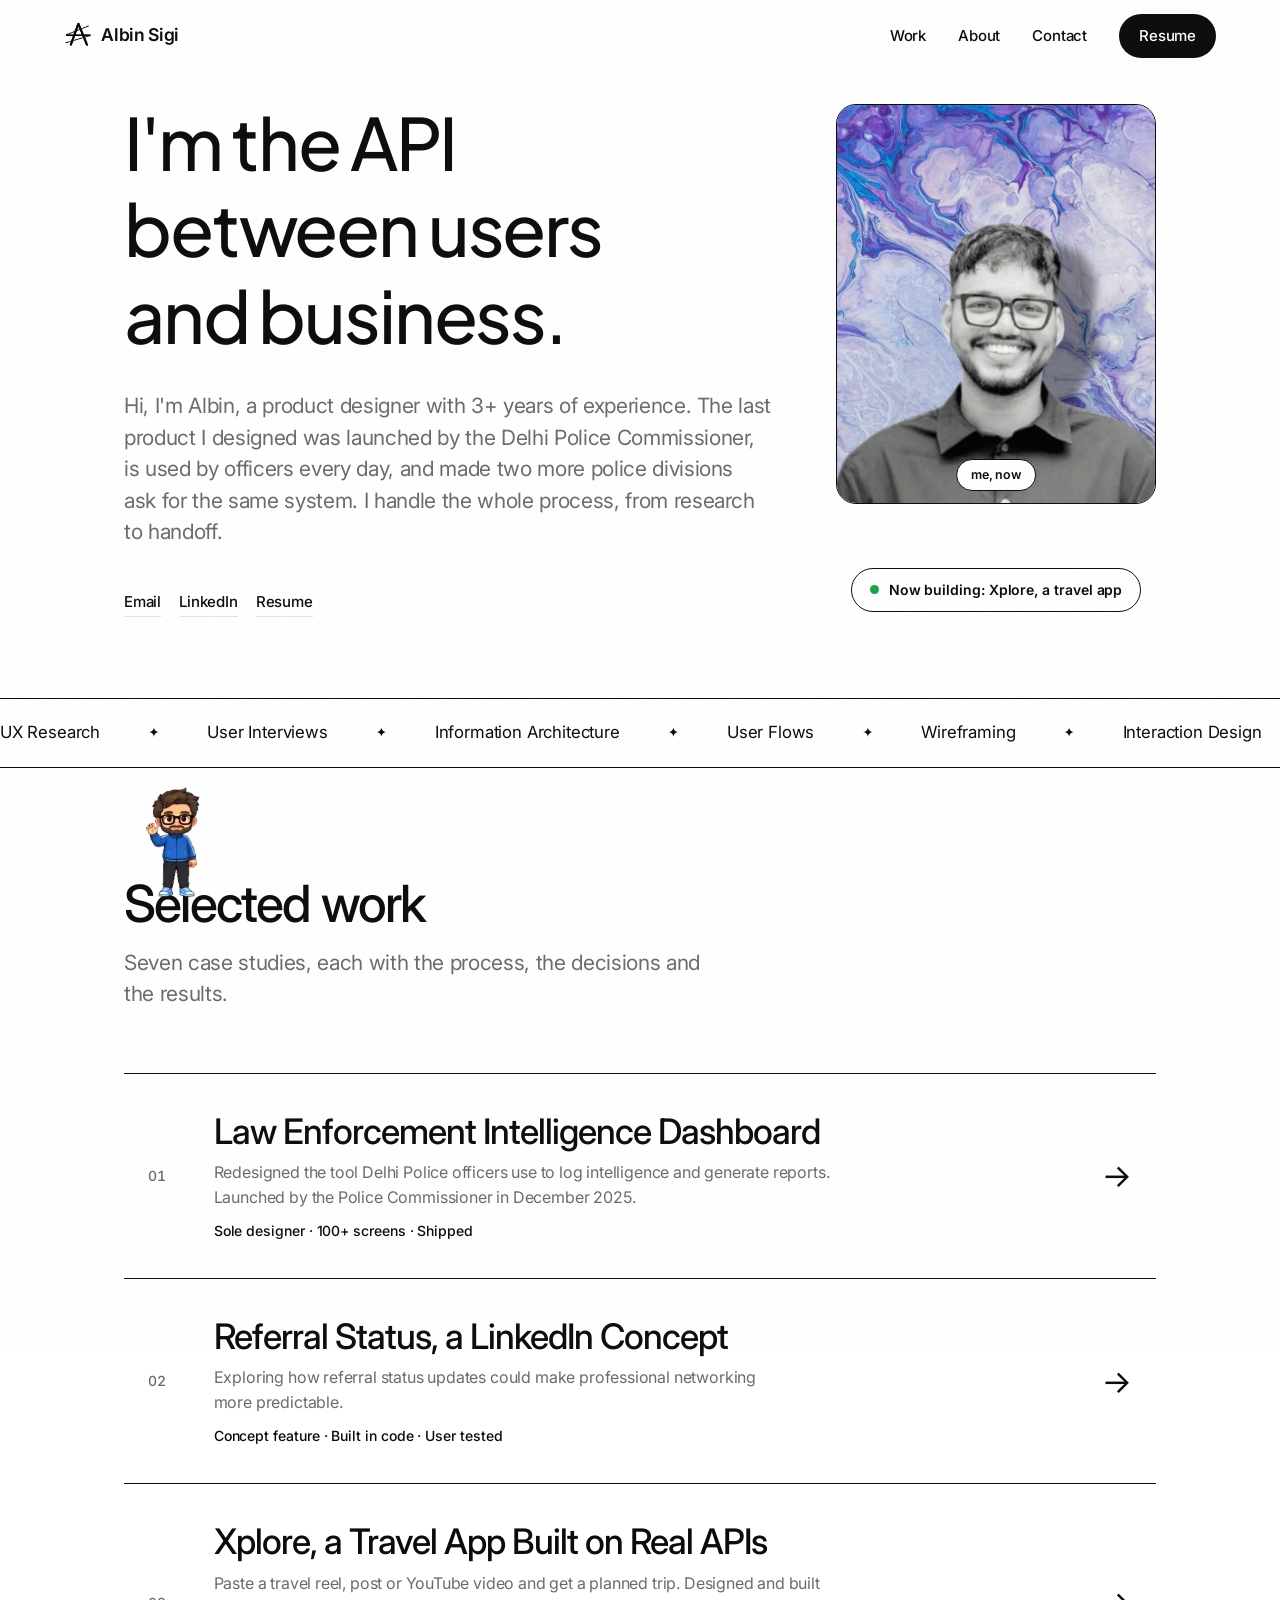
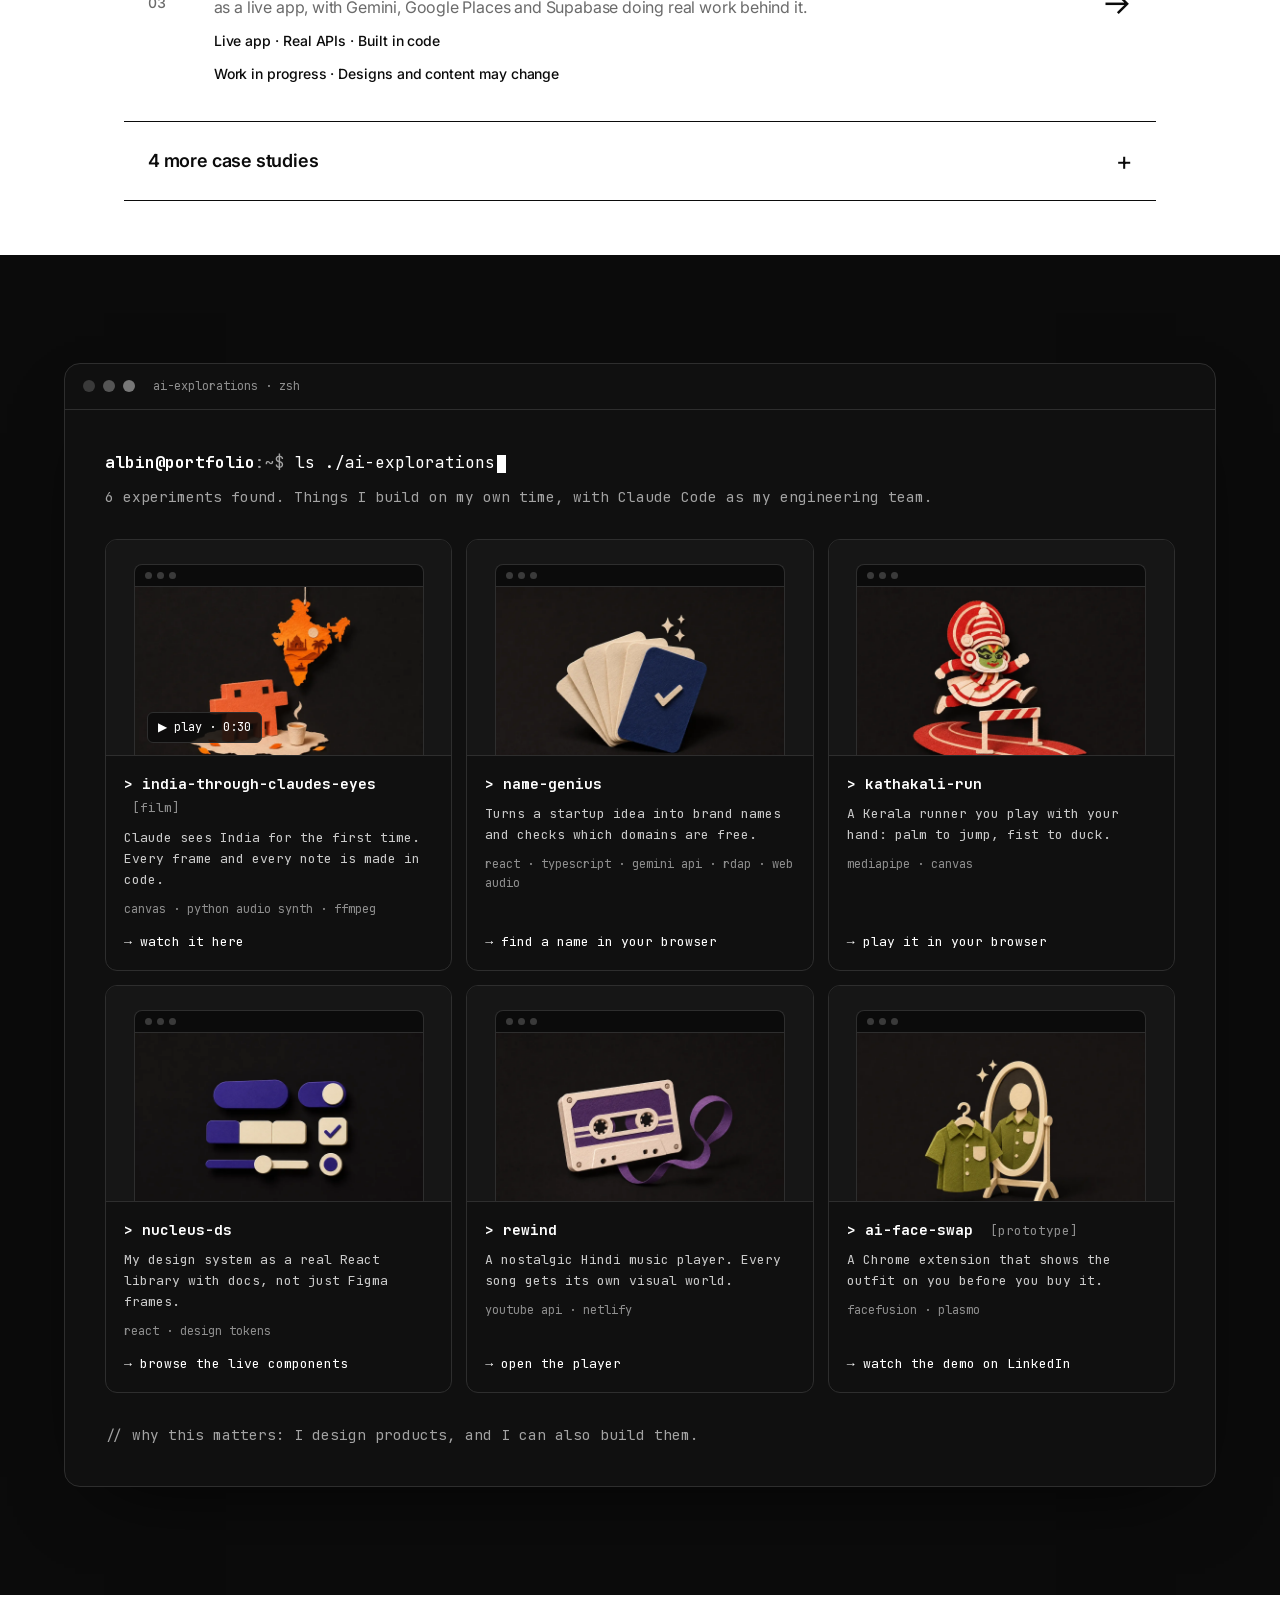
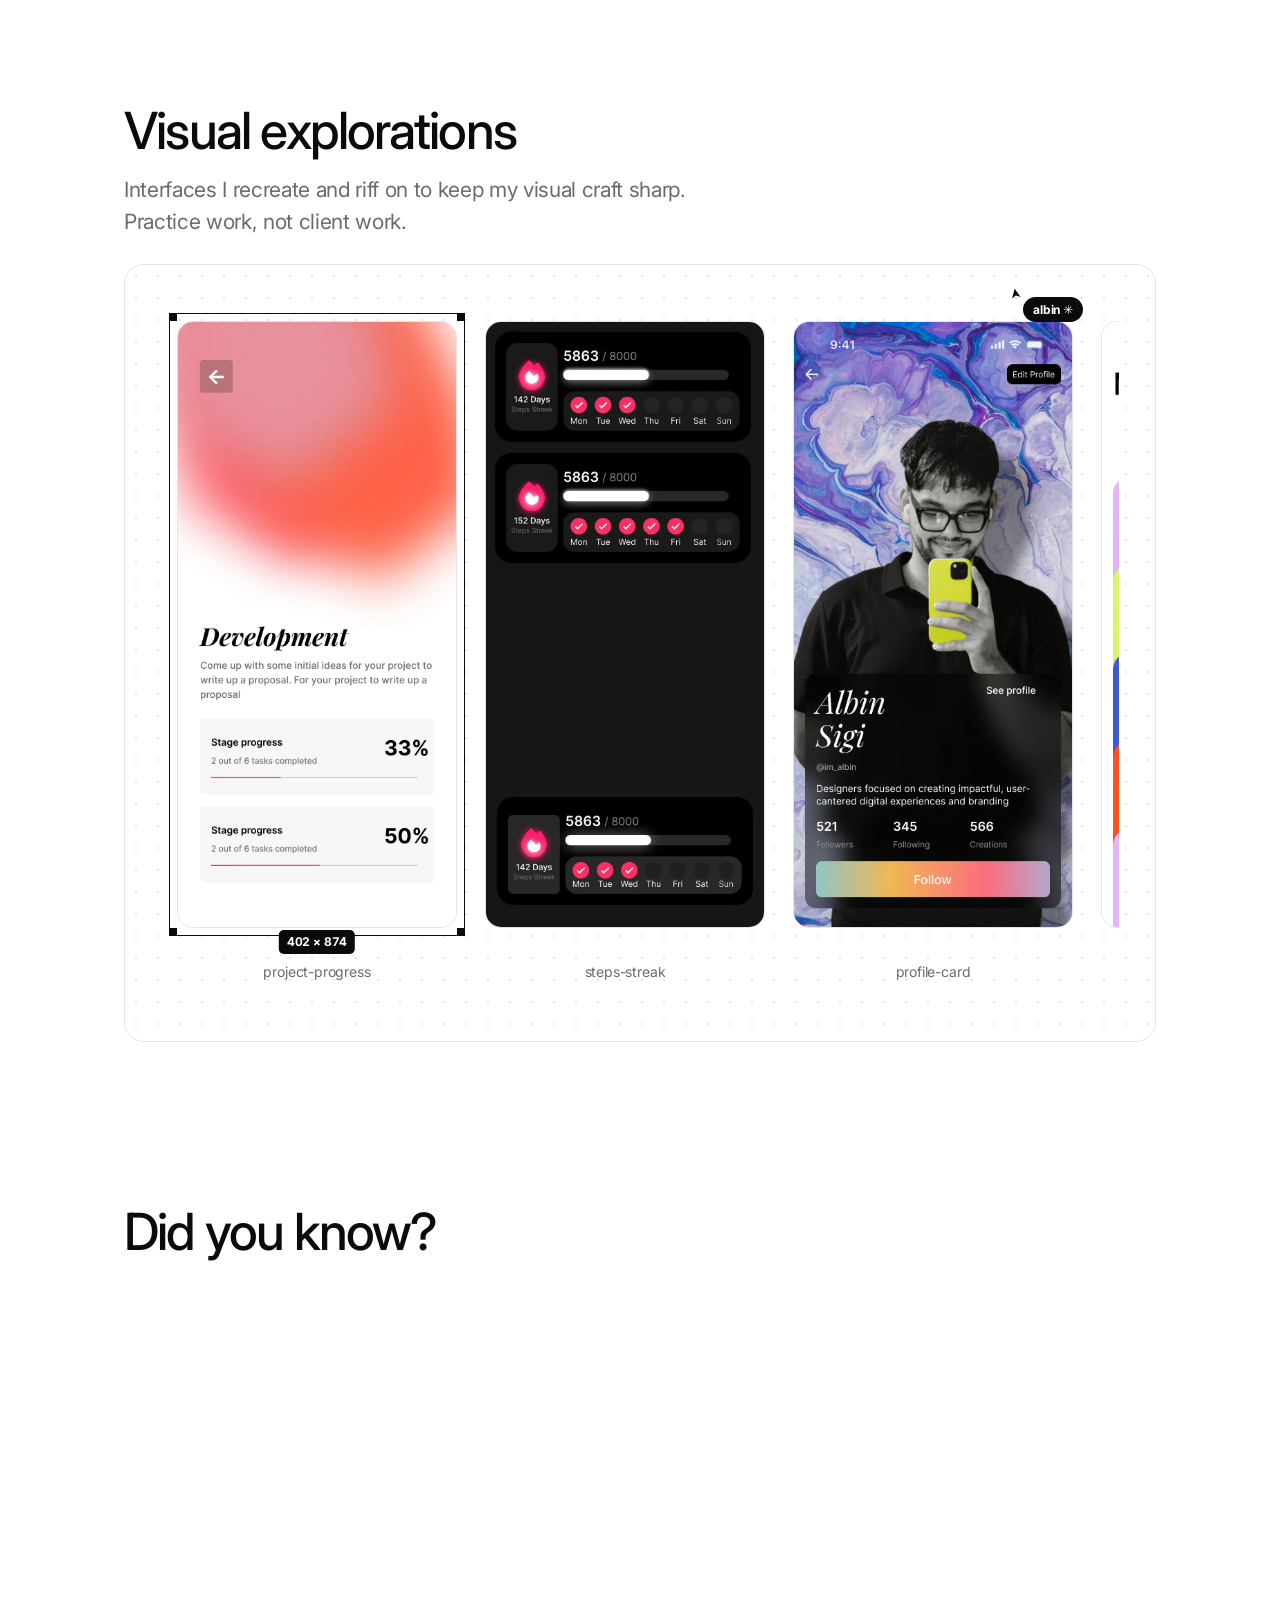
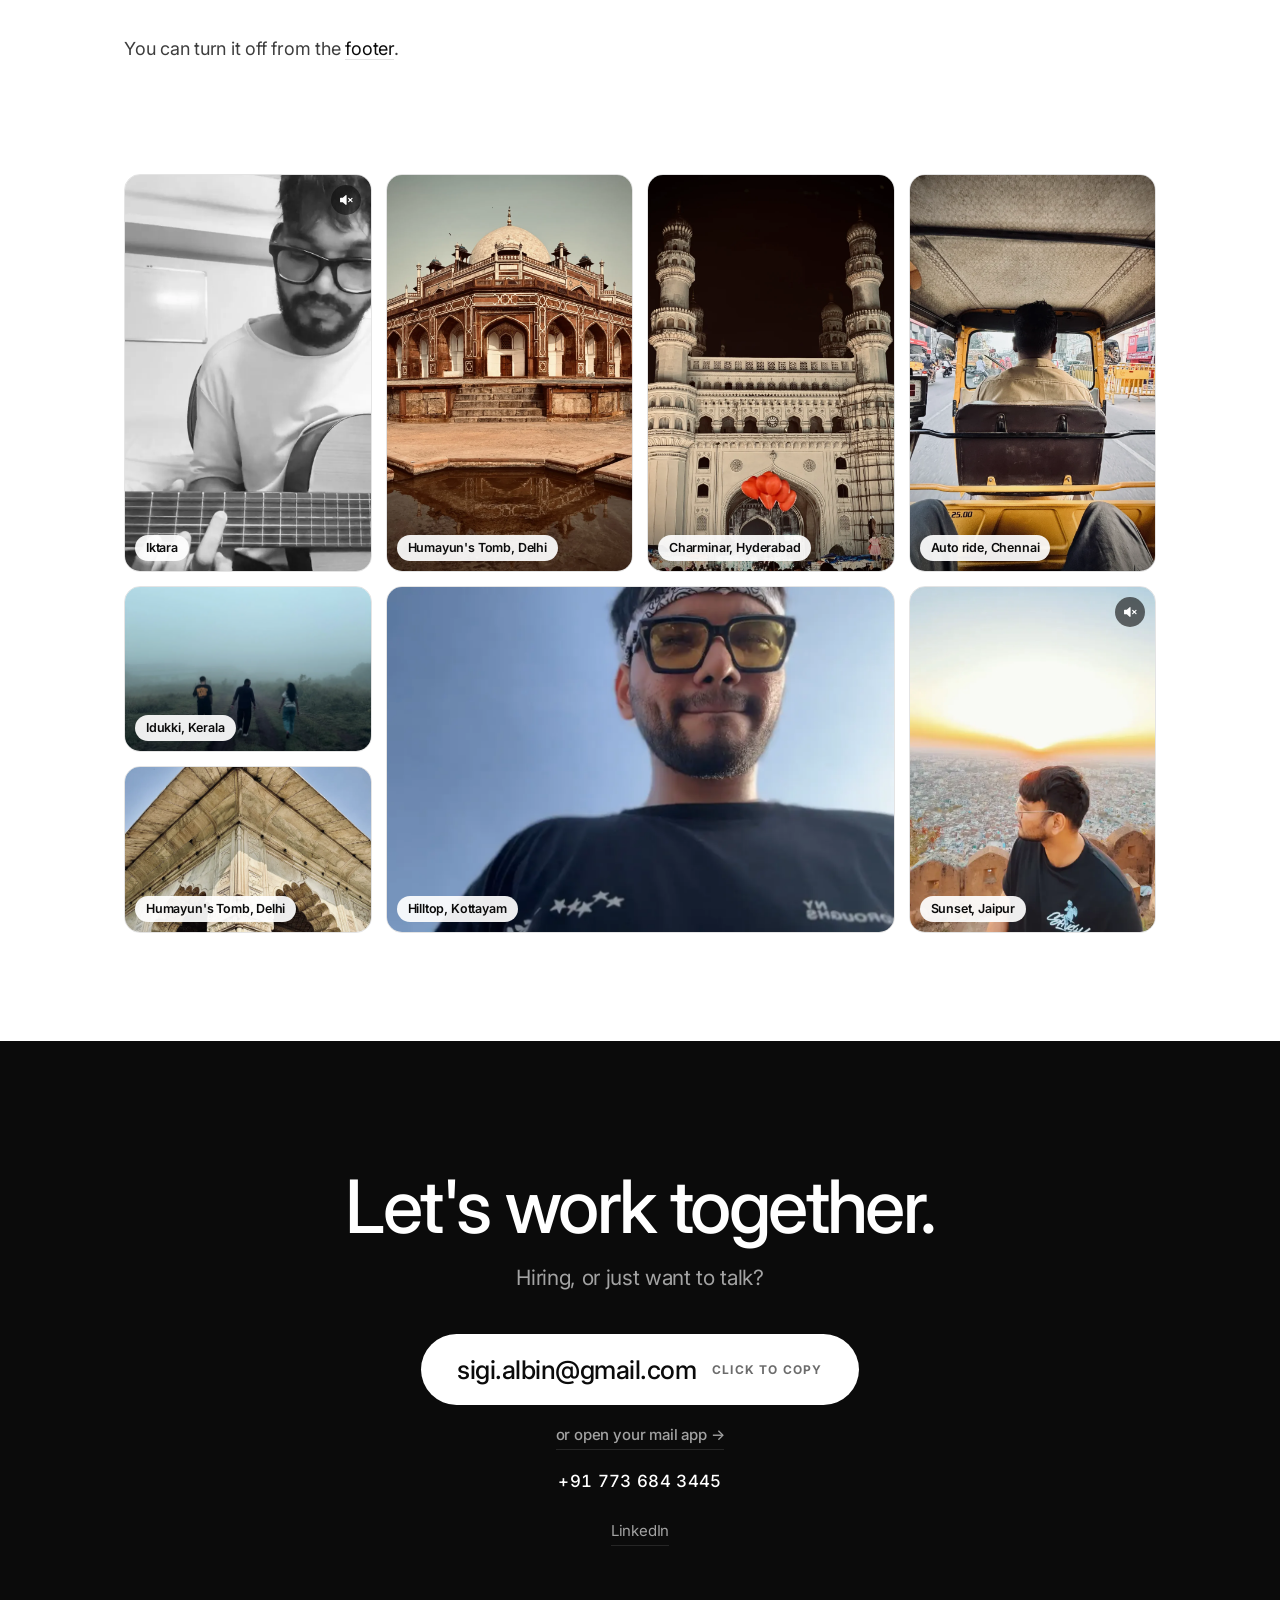
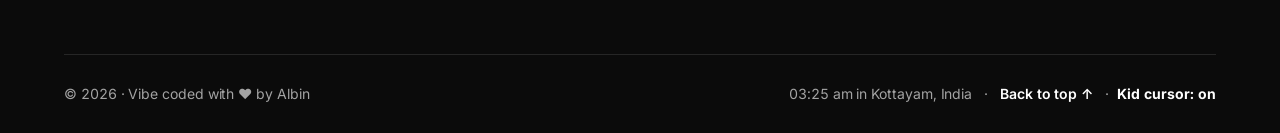
==== commit 85b06177: "Remove Instagram links and the About mention Co-Authored-By: Claude Opus 5.5 <noreply@anthropic.com>" ====
--- a/index.html
+++ b/index.html
@@ -35,8 +35,7 @@
       "addressCountry": "India"
     },
     "sameAs": [
-      "https://www.linkedin.com/in/albin-sigi/",
-      "https://www.instagram.com/im_albin_/"
+      "https://www.linkedin.com/in/albin-sigi/"
     ]
   }
   </script>
@@ -89,7 +88,6 @@
               <div class="hero__social">
                 <a href="mailto:sigi.albin@gmail.com">Email</a>
                 <a href="https://www.linkedin.com/in/albin-sigi/" target="_blank" rel="noopener">LinkedIn</a>
-                <a href="https://www.instagram.com/im_albin_/" target="_blank" rel="noopener">Instagram</a>
                 <a href="https://drive.google.com/file/d/1_pjqeDO0RBVGOVzTcRX2xzrHd2riNp9h/view?usp=sharing" target="_blank" rel="noopener">Resume</a>
               </div>
             </div>
@@ -406,9 +404,7 @@
         </p>
         <p class="reveal">
           Off the clock, I'm usually holding a guitar, a camera, or planning my next trip.
-          I love shooting vlogs and little videos to keep the memories. Follow me on
-          <a class="about__link" href="https://www.instagram.com/im_albin_/" target="_blank" rel="noopener">Instagram</a>
-          to see what I share next.
+          I love shooting vlogs and little videos to keep the memories.
         </p>
         <p class="reveal about__kid">
           You'll spot little Albin tagging along as you scroll. As kids, we'll happily go
@@ -503,8 +499,6 @@
         <a class="contact__phone" href="tel:+917736843445">+91 773 684 3445</a>
         <p class="contact__socials">
           <a href="https://www.linkedin.com/in/albin-sigi/" target="_blank" rel="noopener">LinkedIn</a>
-          <span aria-hidden="true">·</span>
-          <a href="https://www.instagram.com/im_albin_/" target="_blank" rel="noopener">Instagram</a>
         </p>
       </div>
       <footer class="footer">
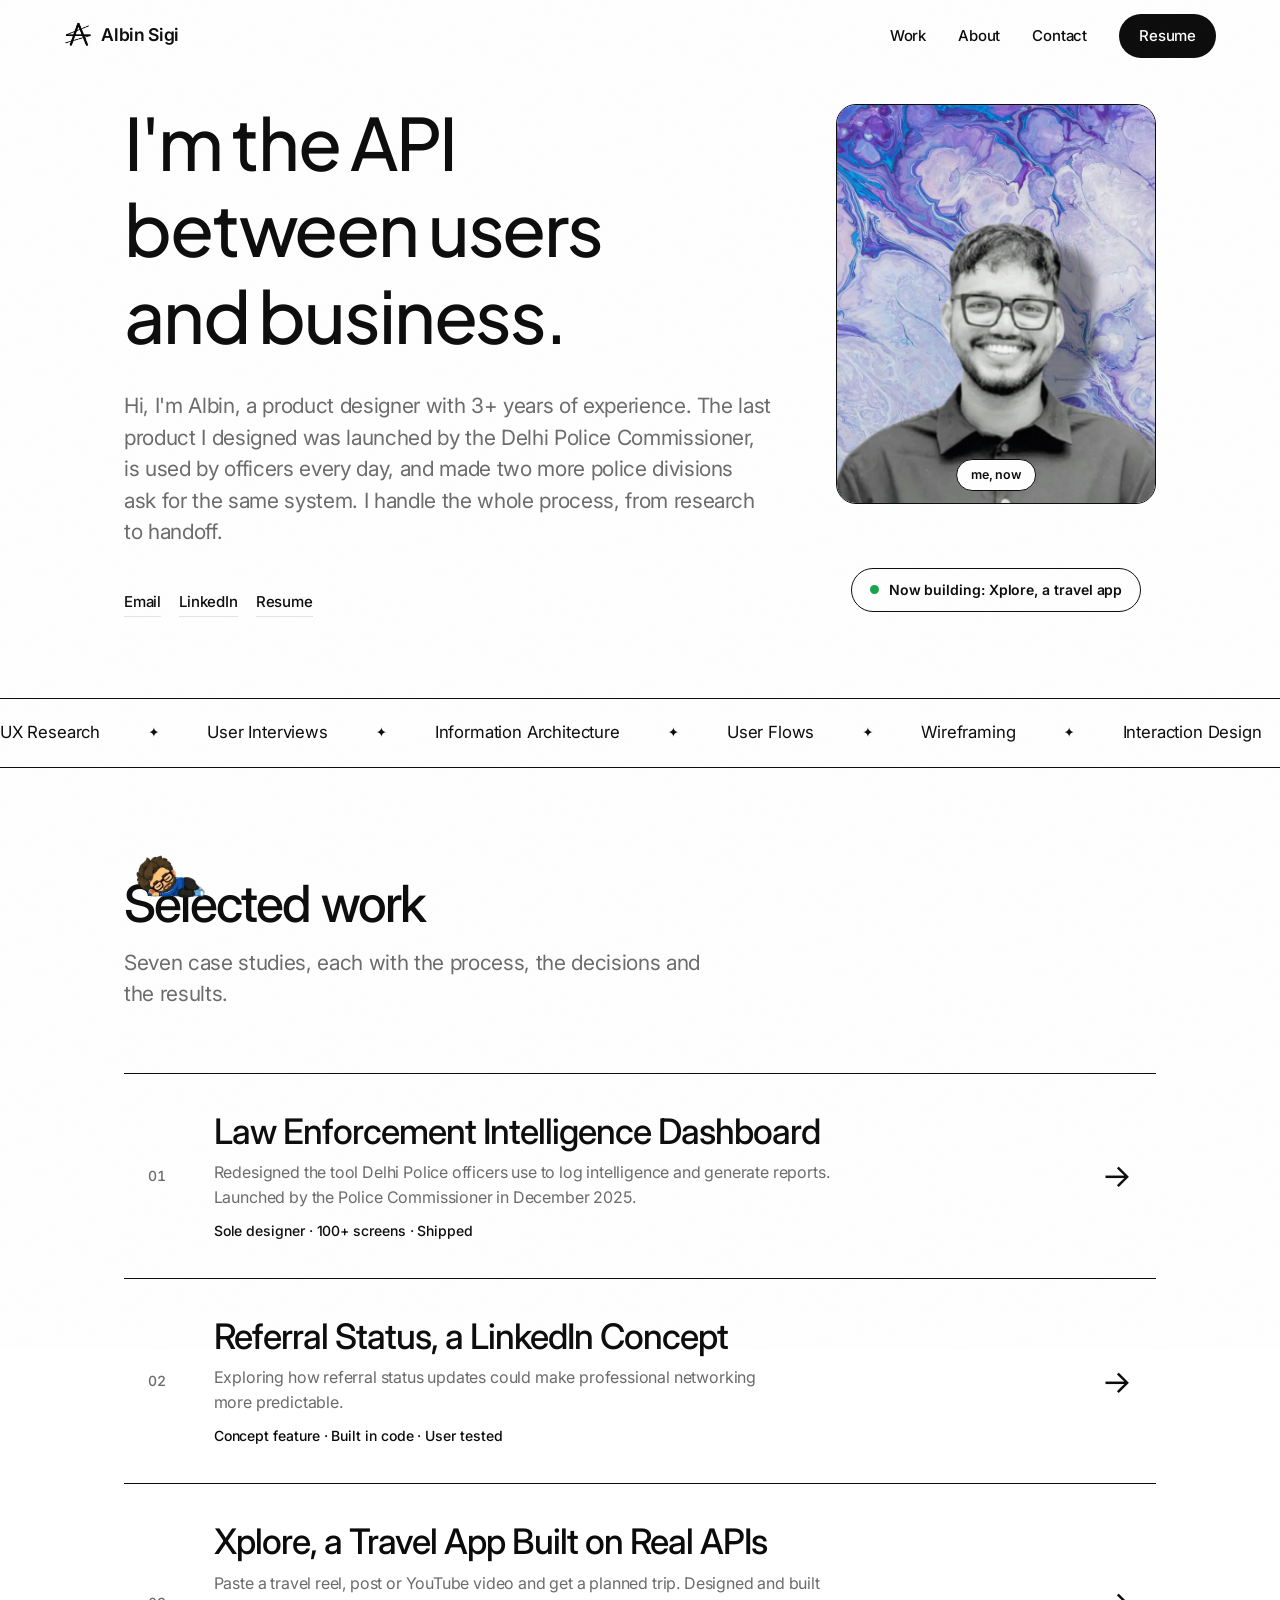
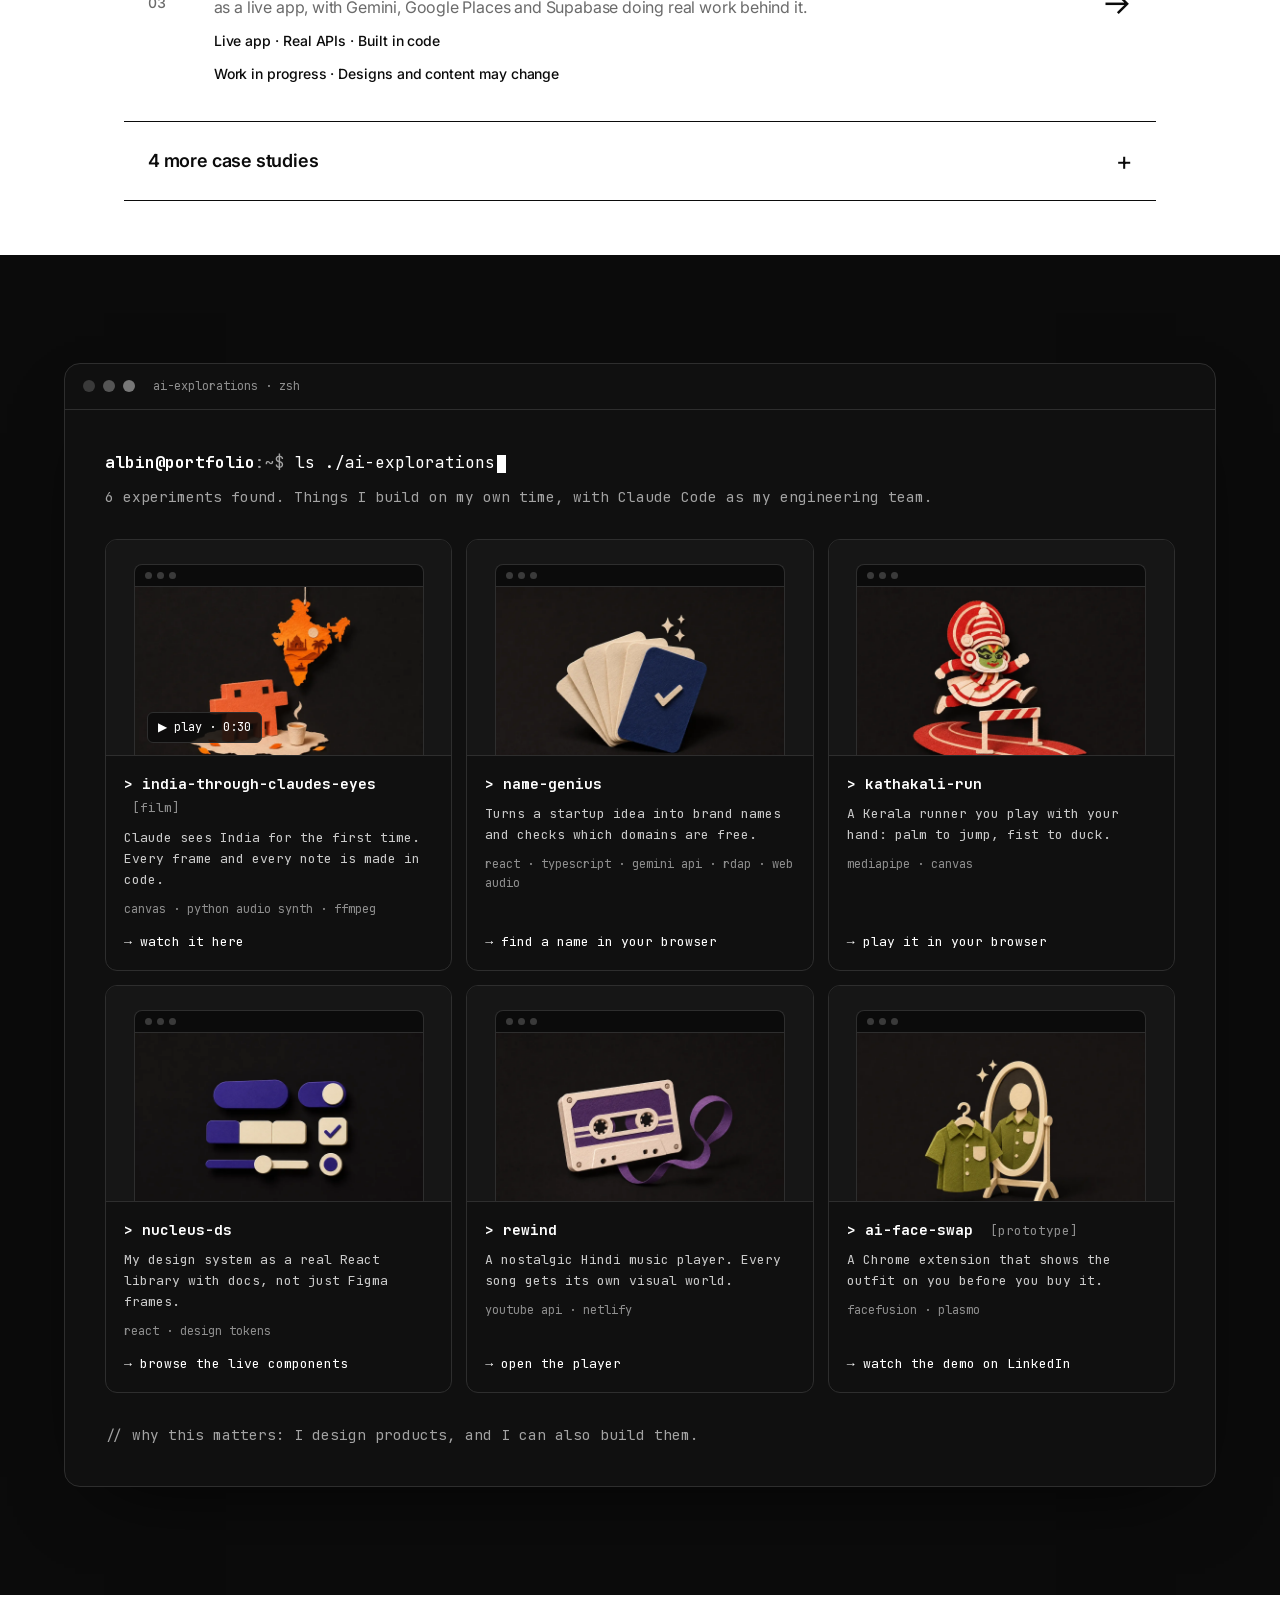
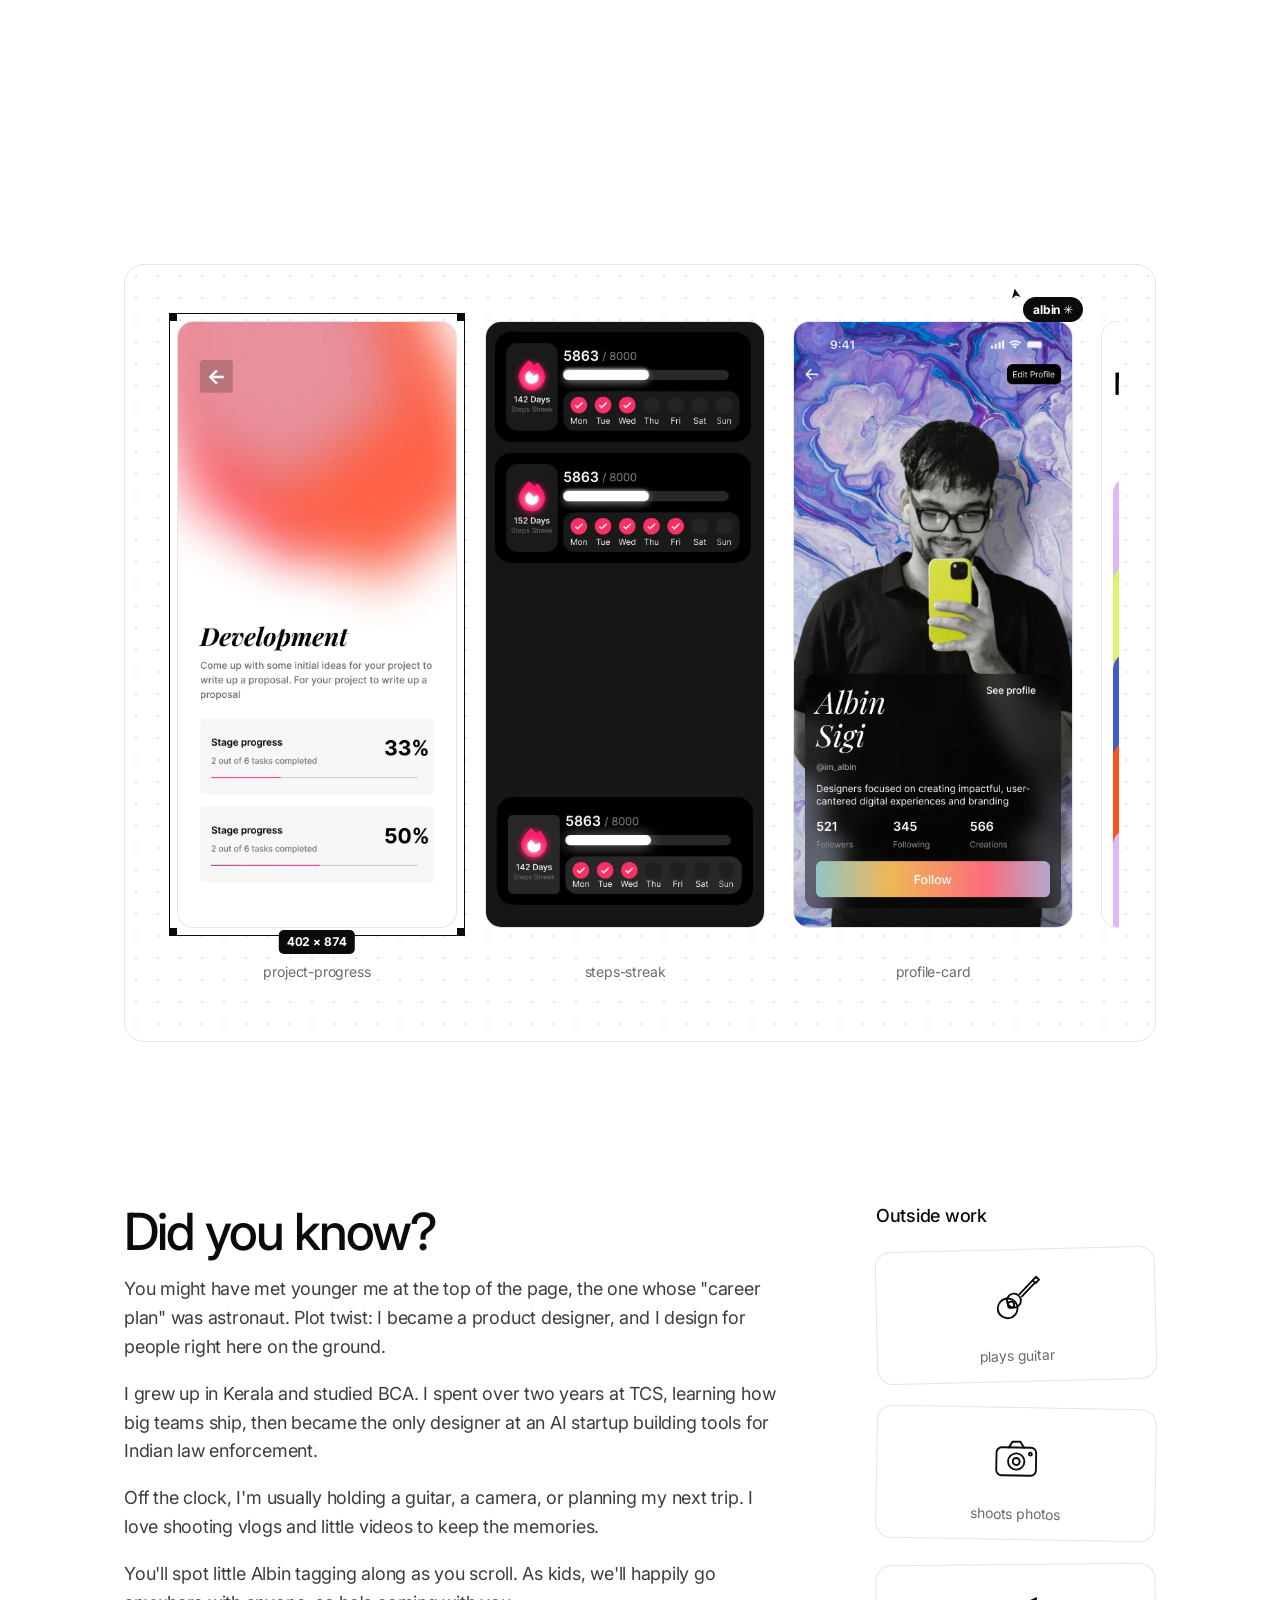
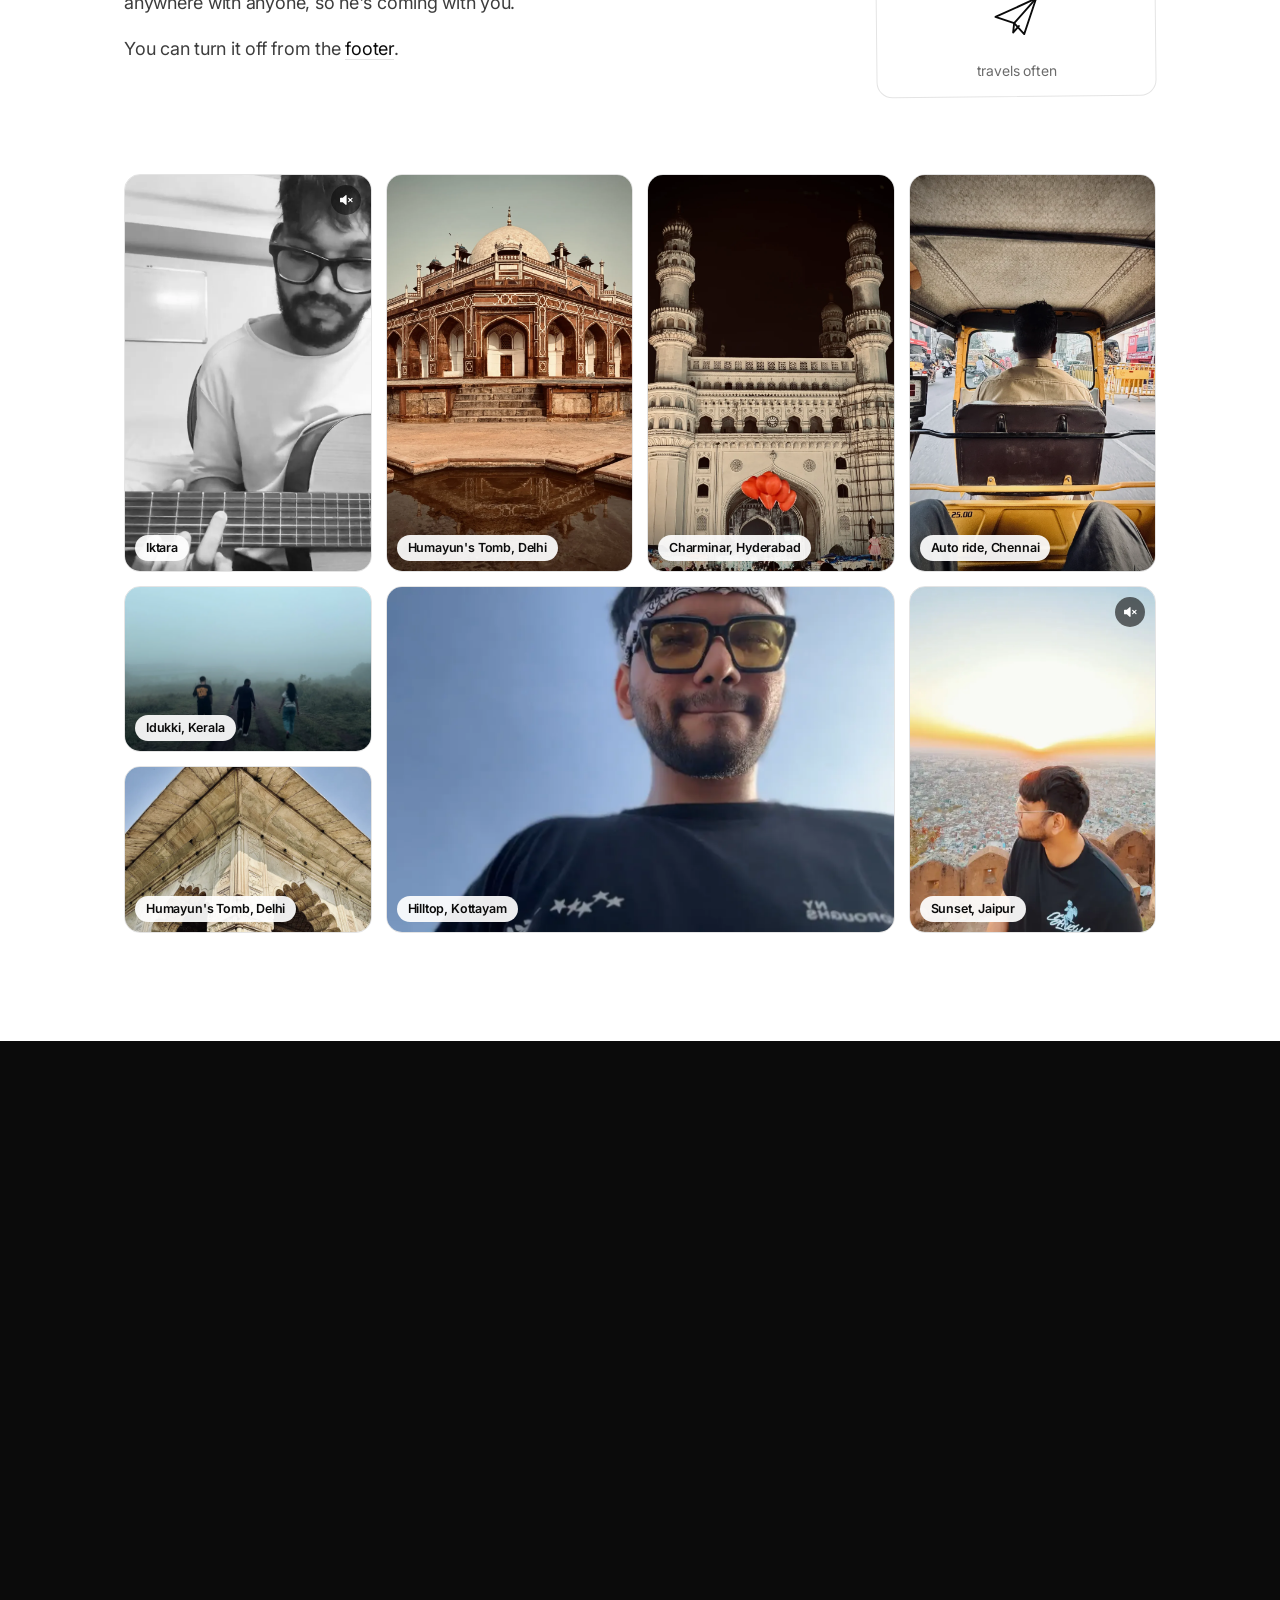
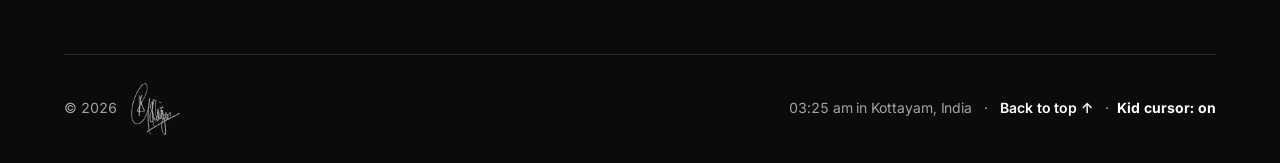
==== commit 752d8a89: "Swap the footer credit for Albin's signature Co-Authored-By: Claude Opus 5.5 <noreply@anthropic.com>" ====
--- a/index.html
+++ b/index.html
@@ -502,7 +502,7 @@
         </p>
       </div>
       <footer class="footer">
-        <p>© 2026 · Vibe coded with ❤️ by Albin</p>
+        <p class="footer__sign">© 2026 <img class="footer__sig" src="assets/signature.png" width="288" height="305" alt="Albin Sigi" /></p>
         <p class="footer__meta">
           <span id="local-time">--:--</span> in Kottayam, India
           <span class="footer__dot" aria-hidden="true">·</span>
--- a/css/style.css
+++ b/css/style.css
@@ -941,6 +941,8 @@
 }
 .footer a { font-weight: 700; color: var(--paper); }
 .footer__dot { margin: 0 8px; }
+.footer__sign { display: flex; align-items: center; gap: 14px; margin: 0; }
+.footer__sig { display: block; width: auto; height: 52px; opacity: 0.7; }
 .footer__switch {
   border: 0; background: none; padding: 0;
   font: inherit; font-weight: 700; color: var(--paper);
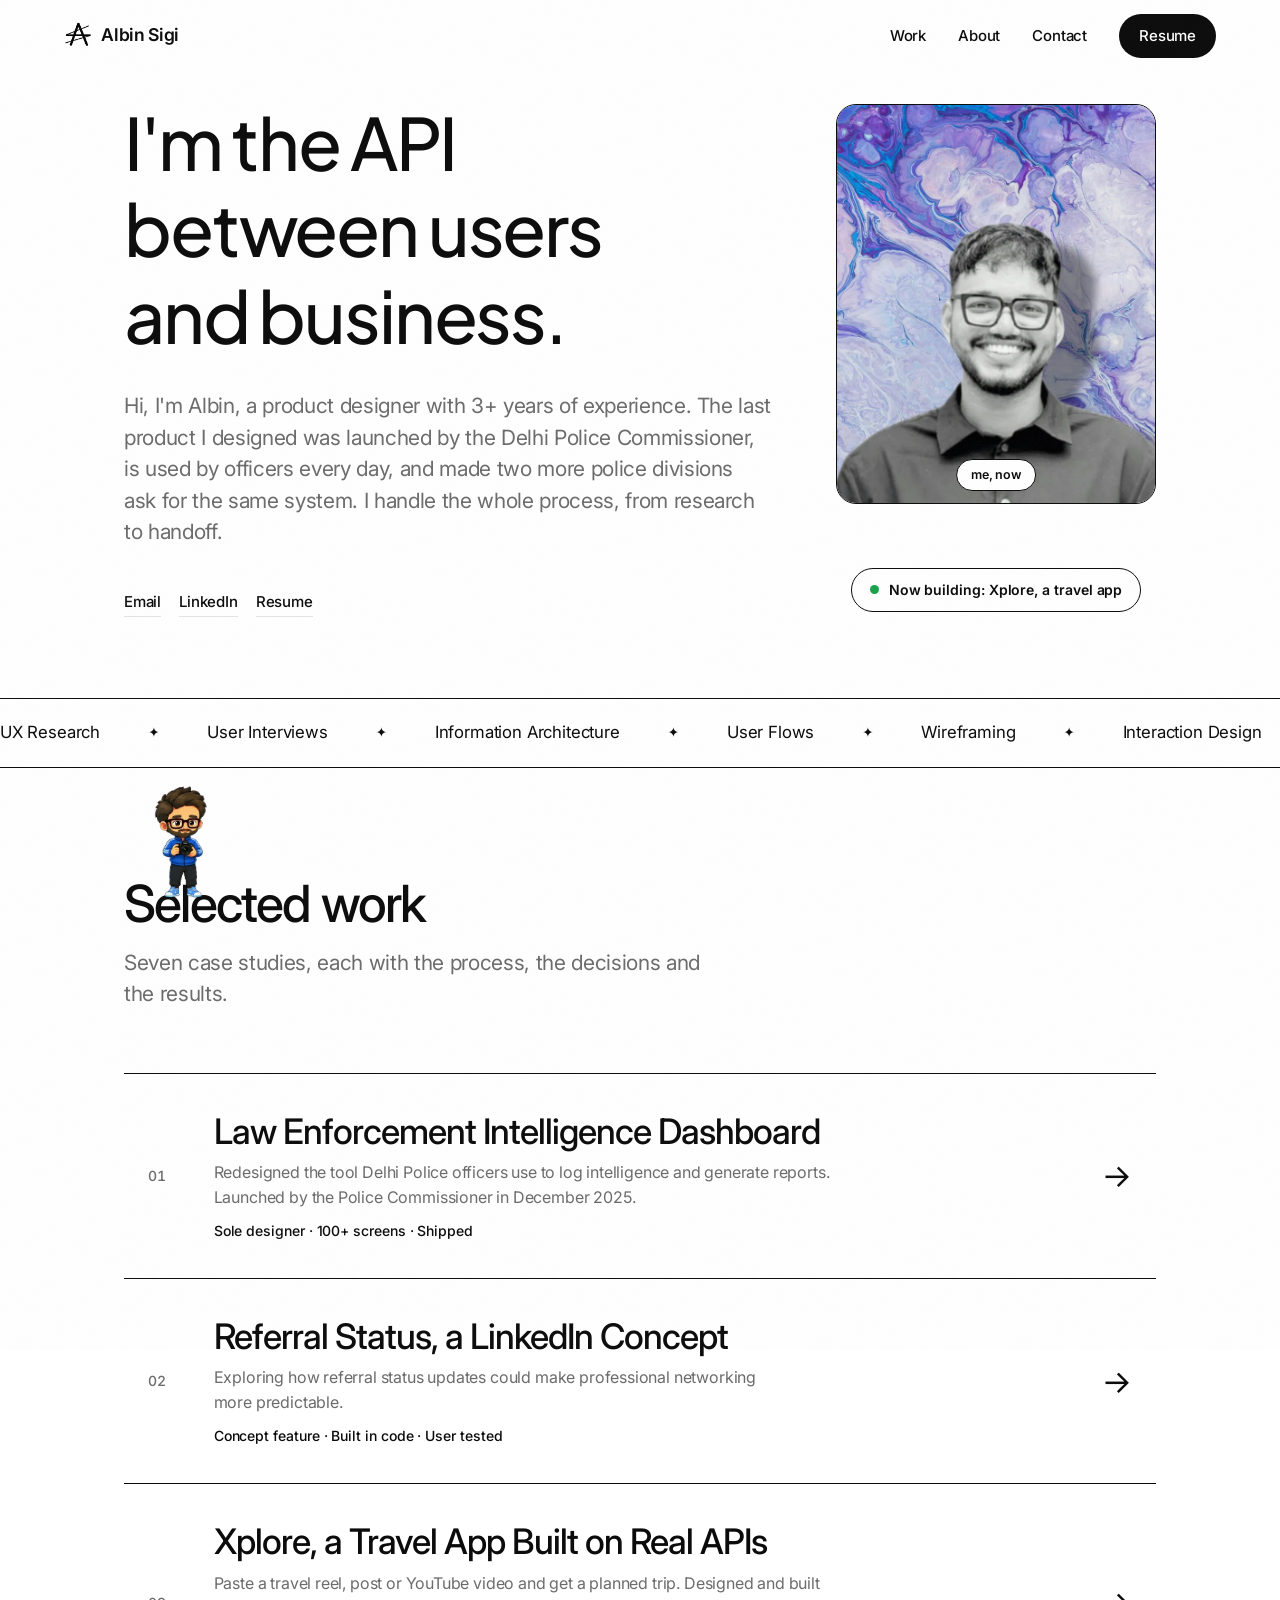
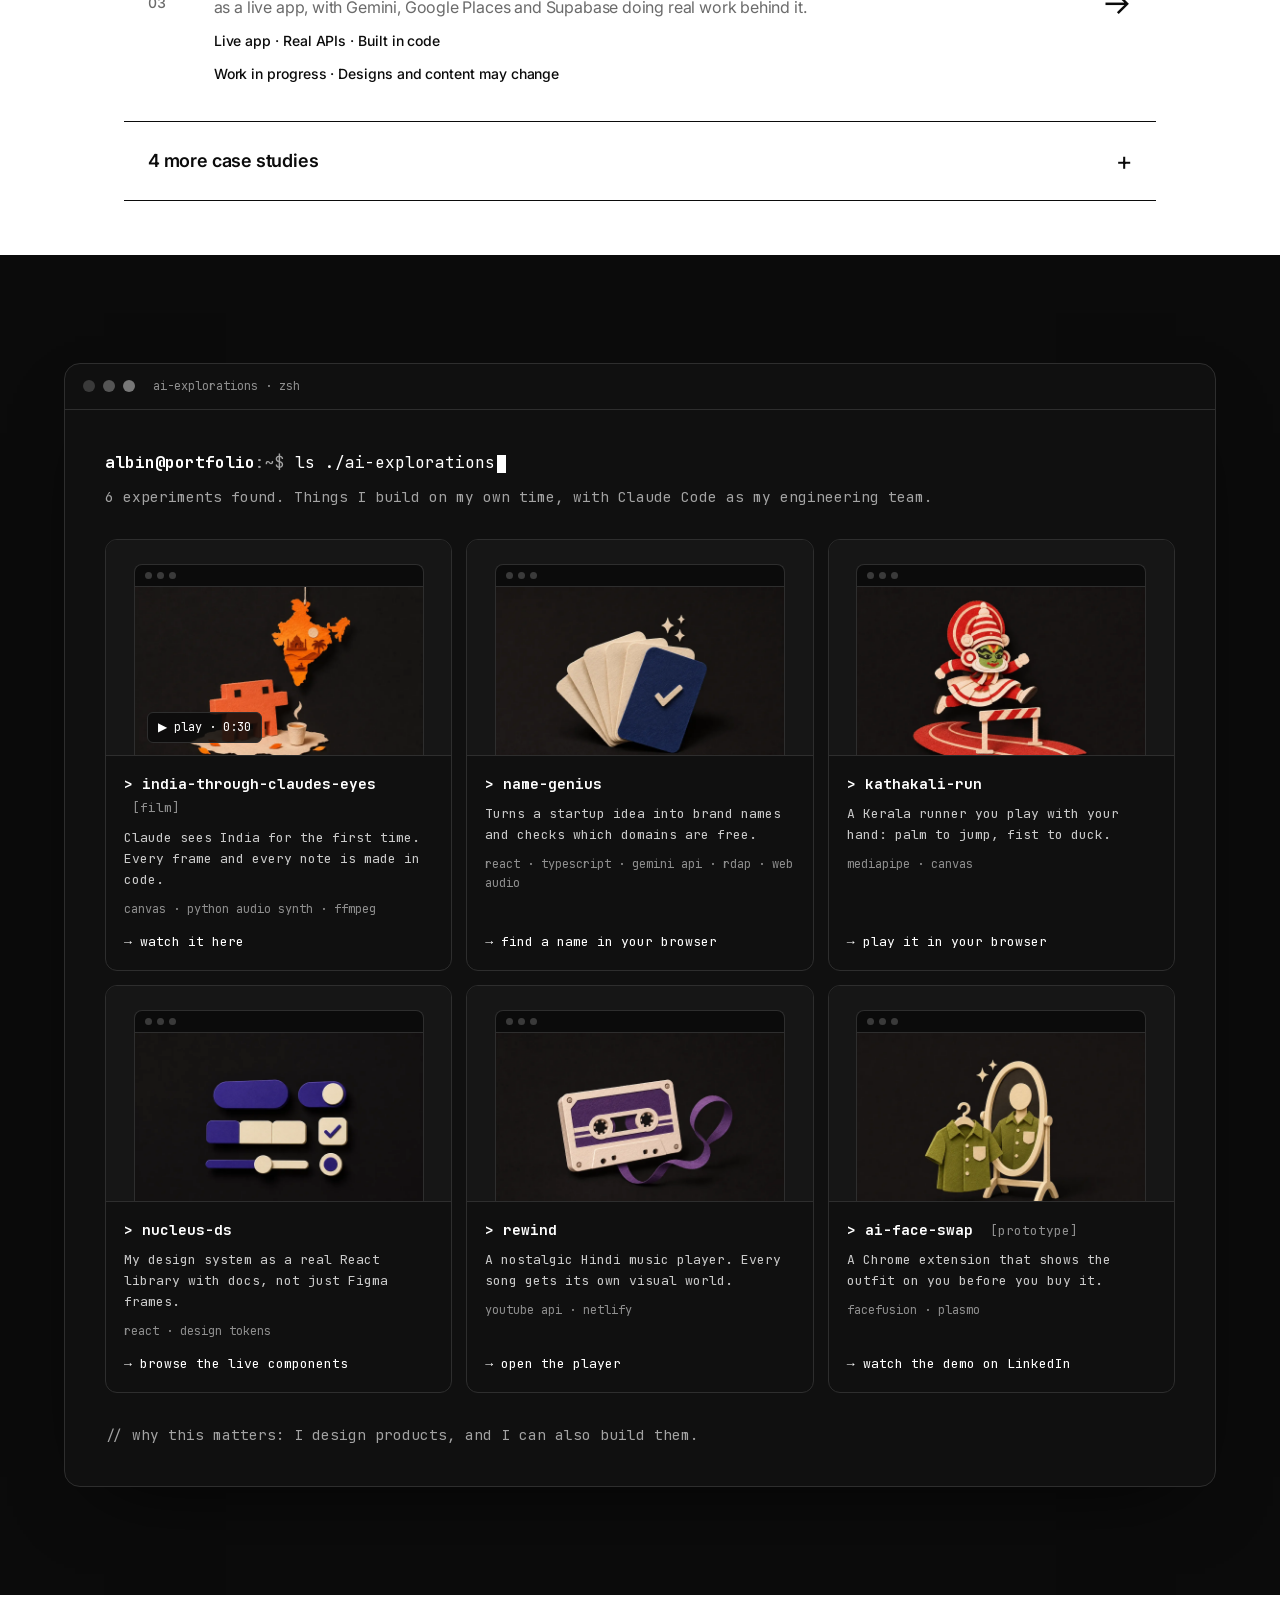
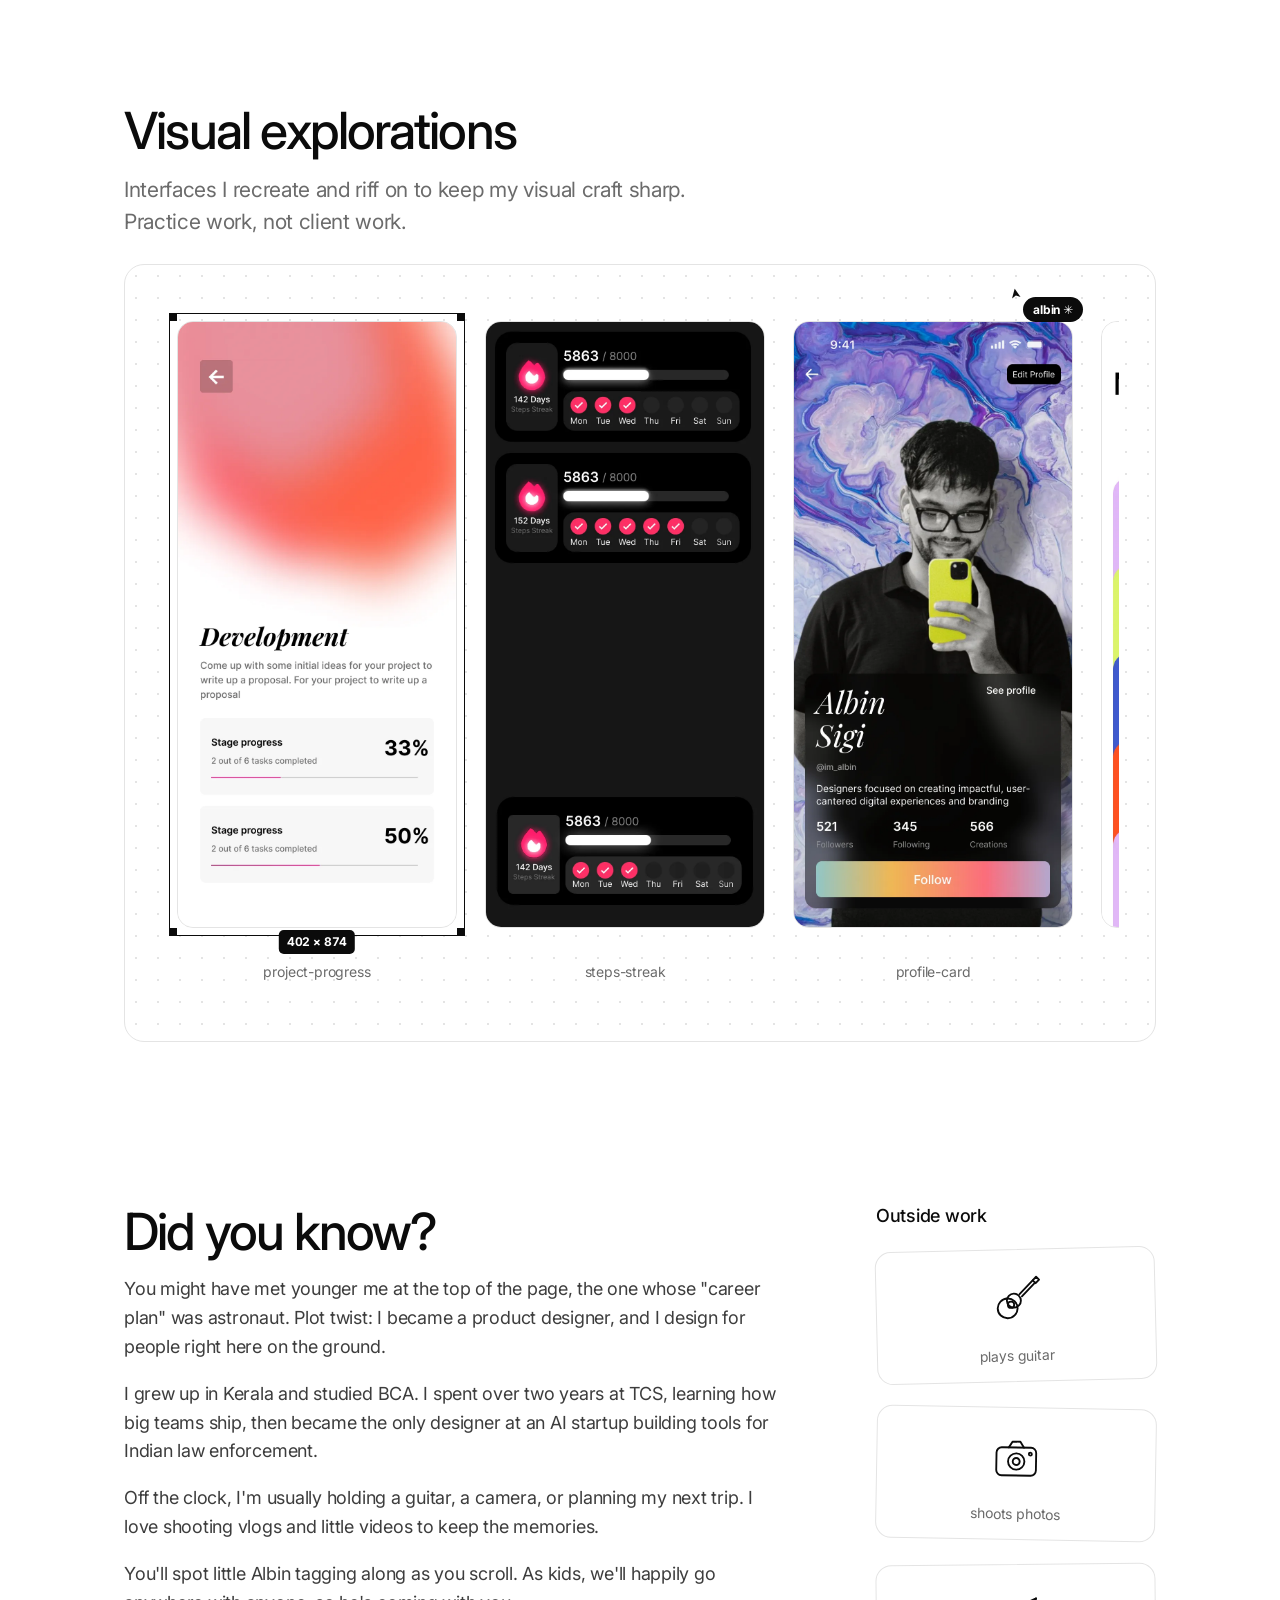
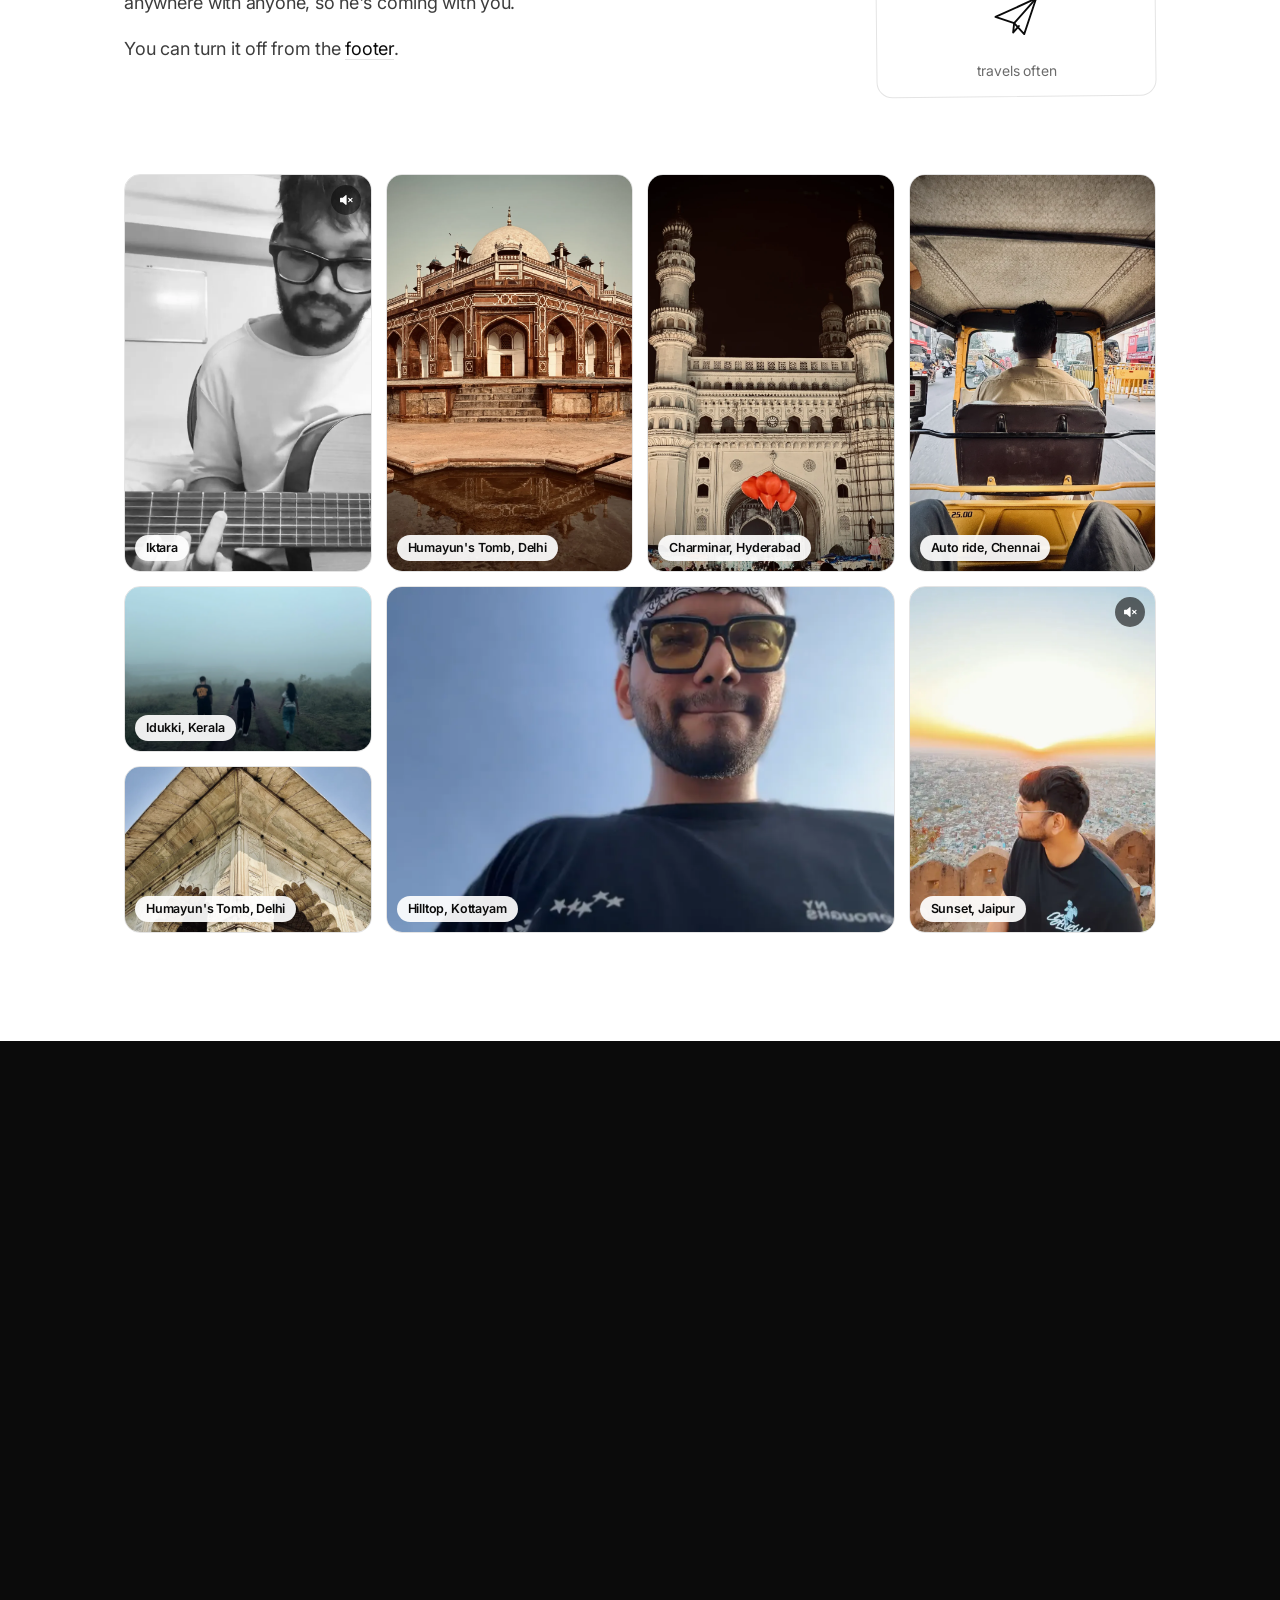
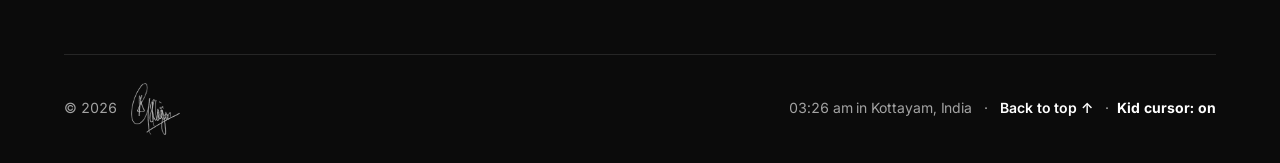
==== commit 87b0c355: "Bump the stylesheet version for the signature footer Co-Authored-By: Claude Opus 5.5 <noreply@anthro" ====
--- a/index.html
+++ b/index.html
@@ -16,7 +16,7 @@
   <link rel="preload" href="assets/fonts/onest-600-normal.woff2" as="font" type="font/woff2" crossorigin />
   <link rel="preload" href="assets/fonts/satoshi-400-normal.woff2" as="font" type="font/woff2" crossorigin />
   <link rel="stylesheet" href="css/fonts.css?v=6" />
-  <link rel="stylesheet" href="css/style.css?v=43" />
+  <link rel="stylesheet" href="css/style.css?v=44" />
   <link rel="icon" type="image/svg+xml" href="favicon.svg" />
   <link rel="canonical" href="https://albinsigi.com/" />
   <script type="application/ld+json">
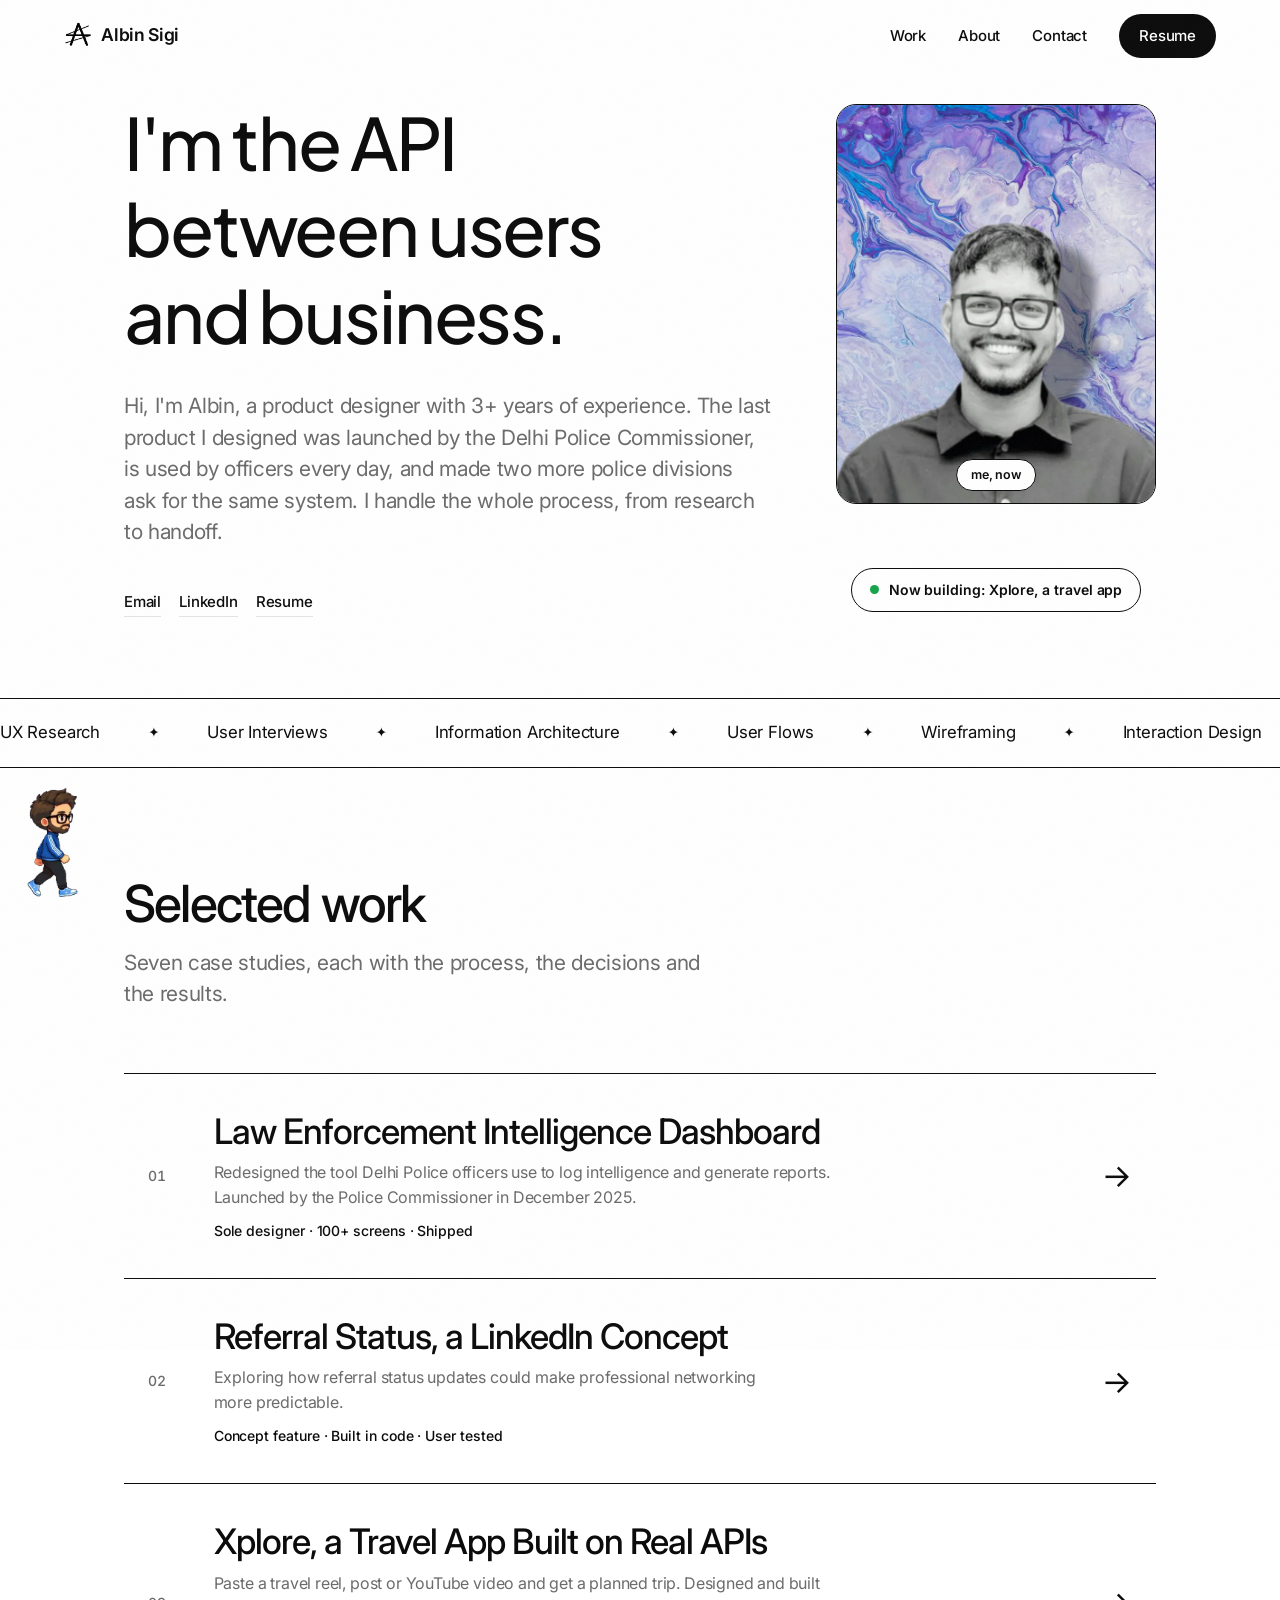
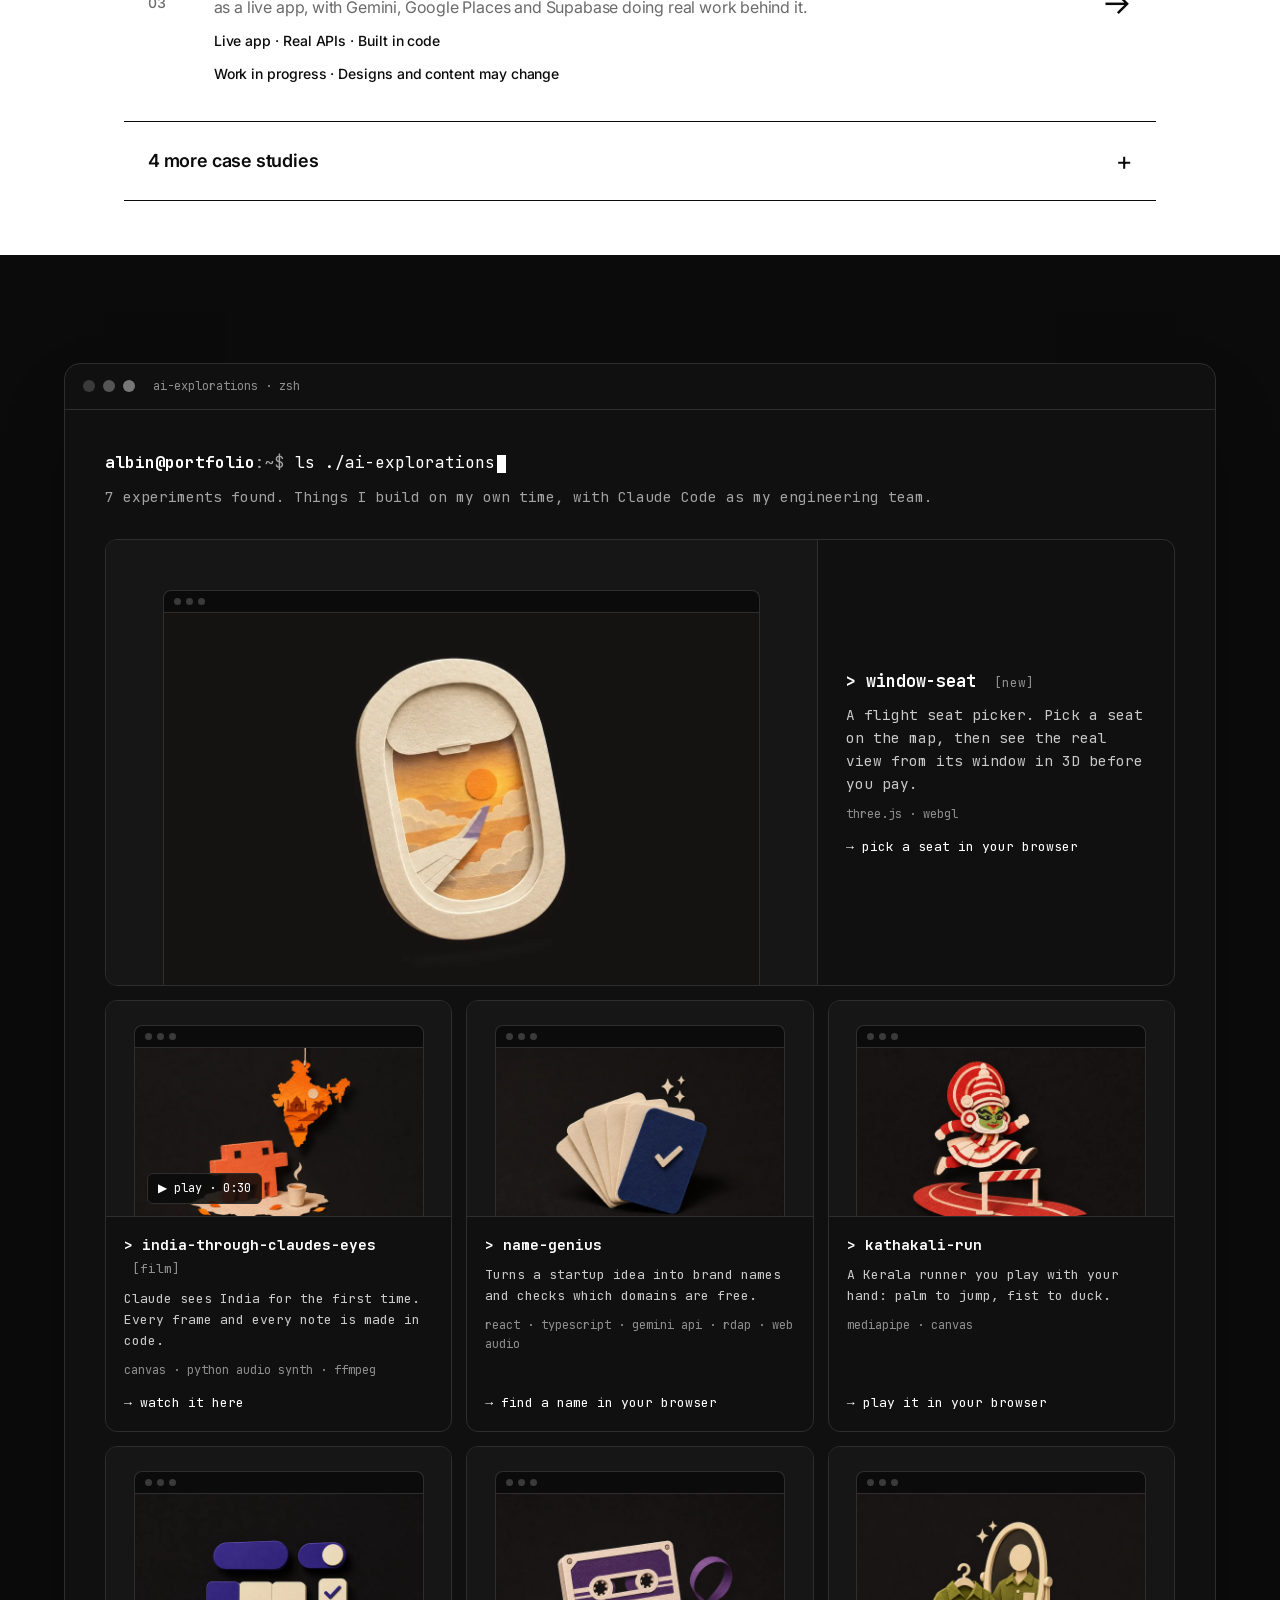
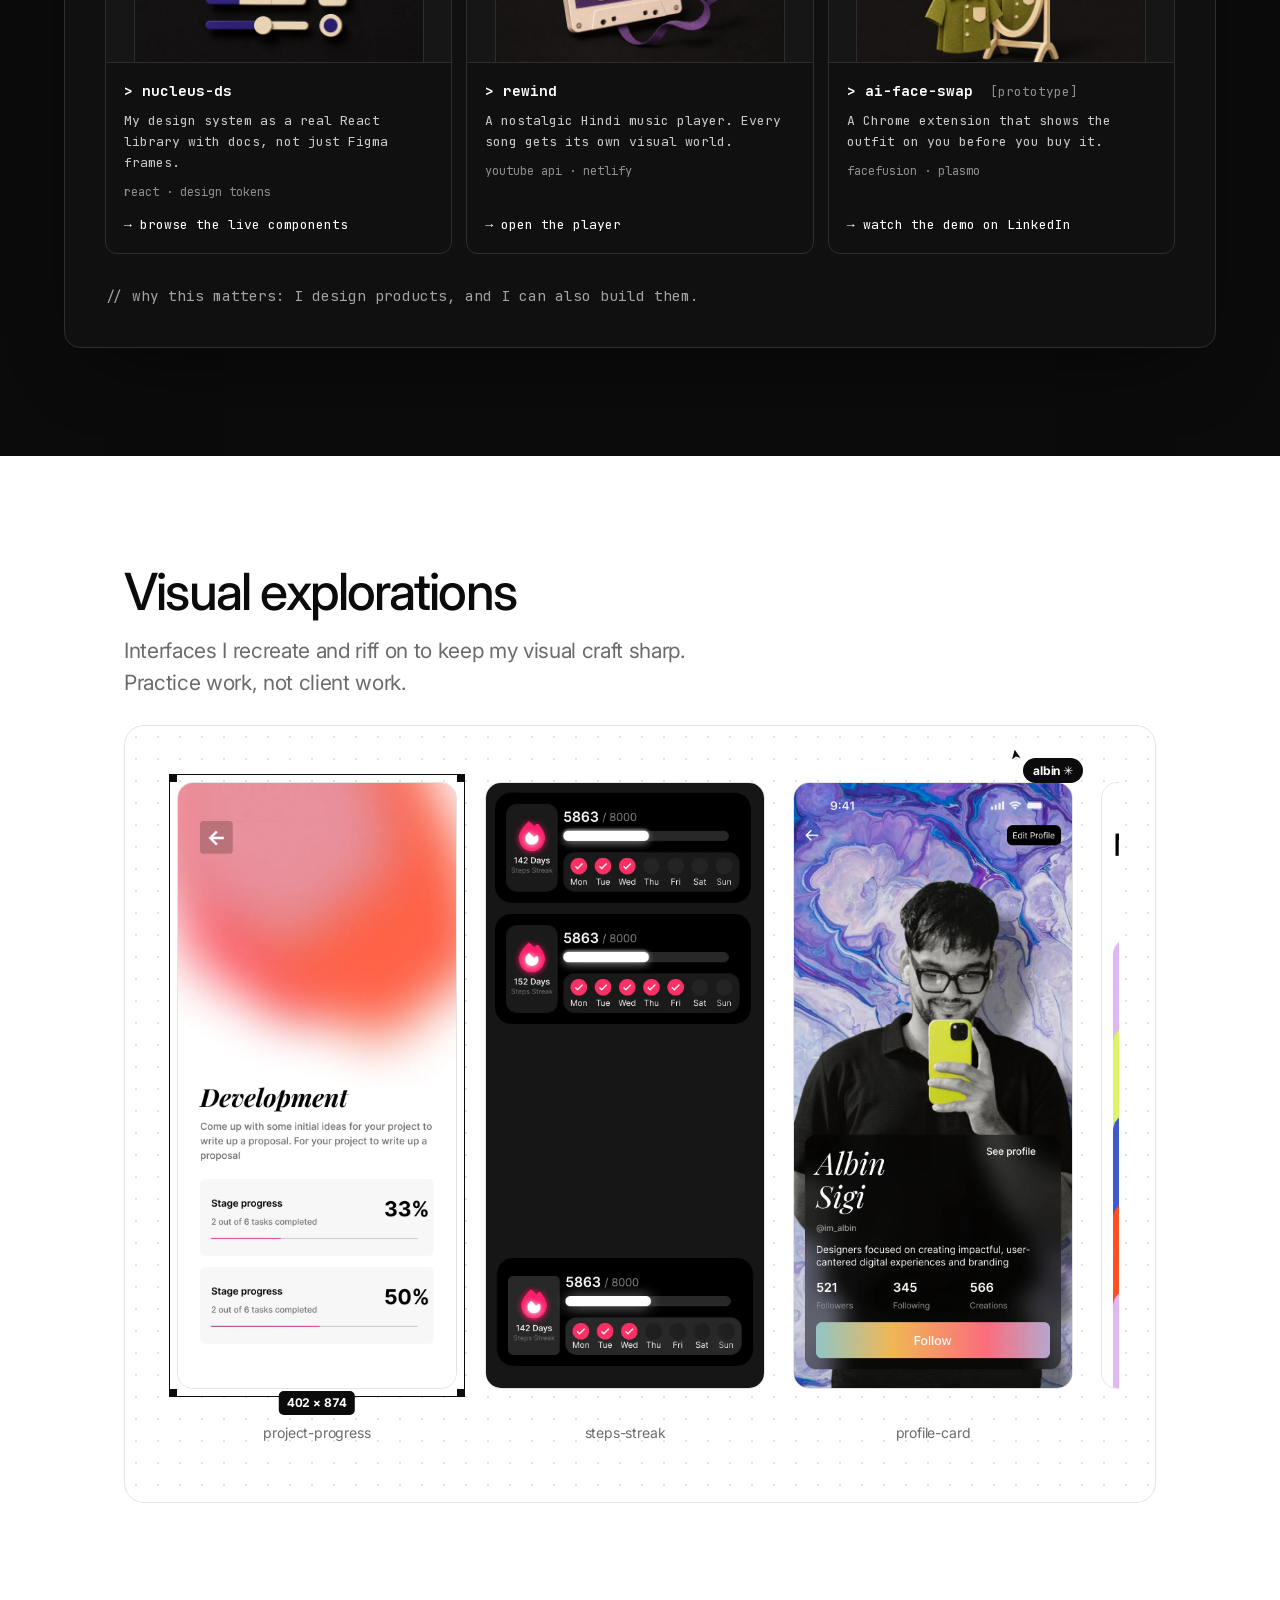
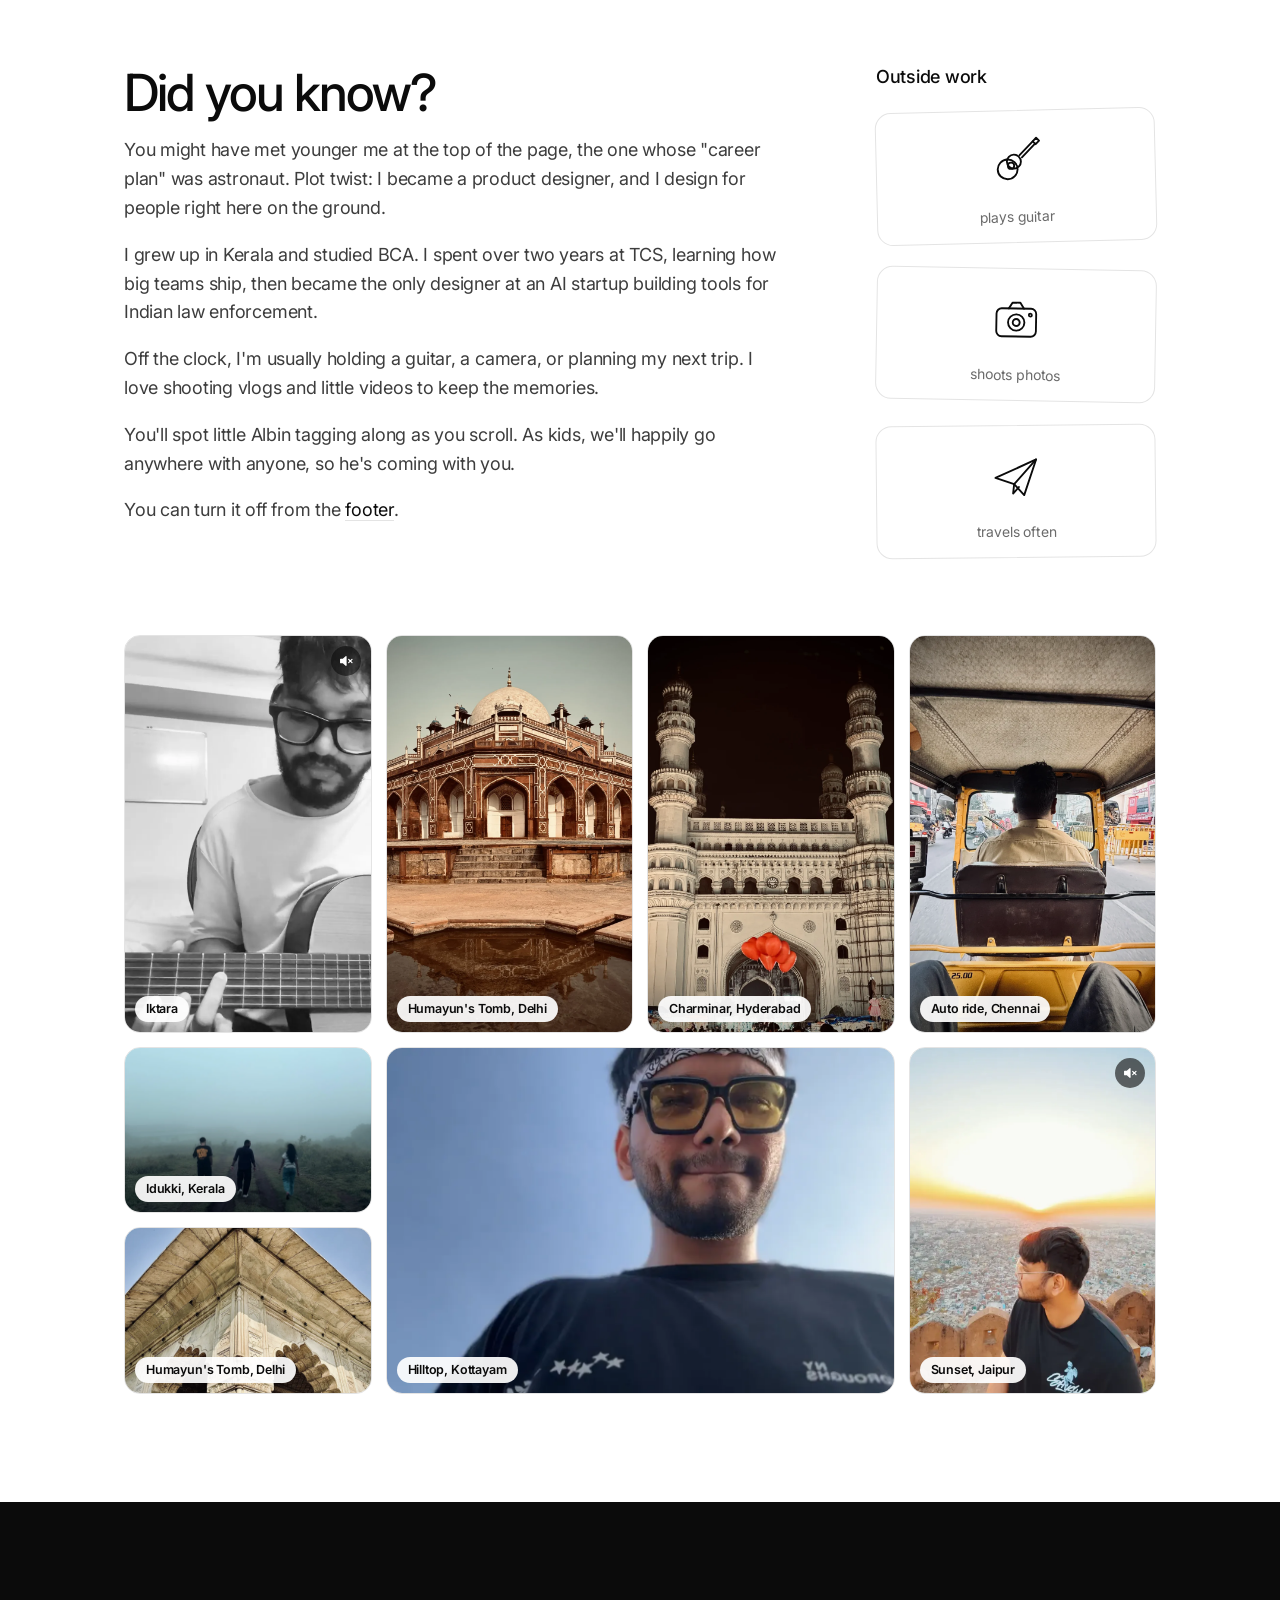
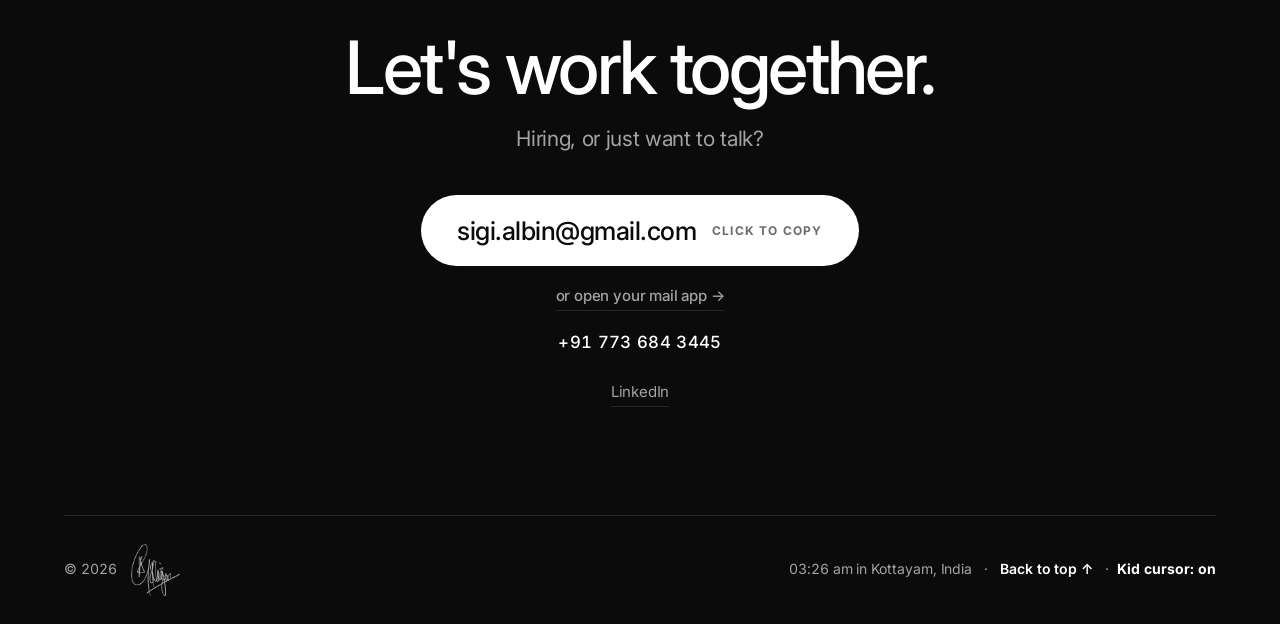
==== commit 0c146b8b: "Add Window Seat to AI explorations as a wide featured card Co-Authored-By: Claude Opus 5.5 <noreply@" ====
--- a/index.html
+++ b/index.html
@@ -16,7 +16,7 @@
   <link rel="preload" href="assets/fonts/onest-600-normal.woff2" as="font" type="font/woff2" crossorigin />
   <link rel="preload" href="assets/fonts/satoshi-400-normal.woff2" as="font" type="font/woff2" crossorigin />
   <link rel="stylesheet" href="css/fonts.css?v=6" />
-  <link rel="stylesheet" href="css/style.css?v=44" />
+  <link rel="stylesheet" href="css/style.css?v=45" />
   <link rel="icon" type="image/svg+xml" href="favicon.svg" />
   <link rel="canonical" href="https://albinsigi.com/" />
   <script type="application/ld+json">
@@ -210,9 +210,24 @@
             <p class="term__prompt" aria-label="ls ./ai-explorations">
               <strong>albin@portfolio</strong>:~$ <span id="term-typed"></span><span class="term__cursor" aria-hidden="true"></span>
             </p>
-            <p class="term__result">6 experiments found. Things I build on my own time, with Claude Code as my engineering team.</p>
+            <p class="term__result">7 experiments found. Things I build on my own time, with Claude Code as my engineering team.</p>
 
             <div class="ai-grid">
+              <a class="ai-card ai-card--wide" href="https://window-seat-chi.vercel.app" target="_blank" rel="noopener">
+                <span class="ai-card__shot">
+                  <span class="ai-card__window">
+                    <span class="ai-card__winbar" aria-hidden="true"><i></i><i></i><i></i></span>
+                    <img src="assets/ai/thumbs/window-seat.webp" width="1200" height="800" loading="lazy" alt="Papercraft aeroplane window with the shade half down, a sunset, clouds and a wing tip outside" />
+                  </span>
+                </span>
+                <span class="ai-card__text">
+                  <span class="ai-card__name">&gt; window-seat <span class="ai-card__status">[new]</span></span>
+                  <span class="ai-card__desc">A flight seat picker. Pick a seat on the map, then see the real view from its window in 3D before you pay.</span>
+                  <span class="ai-card__tools">three.js · webgl</span>
+                  <span class="ai-card__link">→ pick a seat in your browser</span>
+                </span>
+              </a>
+
               <a class="ai-card" href="assets/ai/india-through-claude/film-h.mp4" target="_blank" rel="noopener" data-film-open aria-haspopup="dialog">
                 <span class="ai-card__shot">
                   <span class="ai-card__window">
--- a/css/style.css
+++ b/css/style.css
@@ -610,10 +610,29 @@
 }
 a.ai-card:hover .ai-card__link { transform: translateX(6px); }
 
+/* the newest experiment takes a full row, picture beside the text,
+   so the other six keep an even grid under it */
+.ai-card--wide {
+  grid-column: 1 / -1;
+  display: grid; grid-template-columns: minmax(0, 2fr) minmax(0, 1fr);
+}
+.ai-card--wide .ai-card__shot { border-bottom: 0; border-right: 1px solid #2e2e2e; }
+.ai-card--wide .ai-card__text { justify-content: center; padding: 28px; }
+.ai-card--wide .ai-card__name { font-size: 1.05rem; }
+.ai-card--wide .ai-card__desc { font-size: 0.9rem; }
+.ai-card--wide .ai-card__link { margin-top: 0; }
+@media (max-width: 1099px) { .ai-card--wide { grid-template-columns: repeat(2, minmax(0, 1fr)); } }
+
 .term__footnote { color: var(--gray-muted); font-size: 0.9rem; margin-top: 30px; }
 
 @media (max-width: 600px) {
   .ai-grid { grid-template-columns: minmax(0, 1fr); }
+  .ai-card--wide { display: flex; }
+  .ai-card--wide .ai-card__shot { border-right: 0; border-bottom: 1px solid #2e2e2e; }
+  .ai-card--wide .ai-card__text { padding: 16px 18px 18px; }
+  .ai-card--wide .ai-card__name { font-size: 0.9rem; }
+  .ai-card--wide .ai-card__desc { font-size: 0.82rem; }
+  .ai-card--wide .ai-card__link { margin-top: auto; }
 }
 @media (max-width: 480px) {
   .term__bar { padding: 11px 14px; }
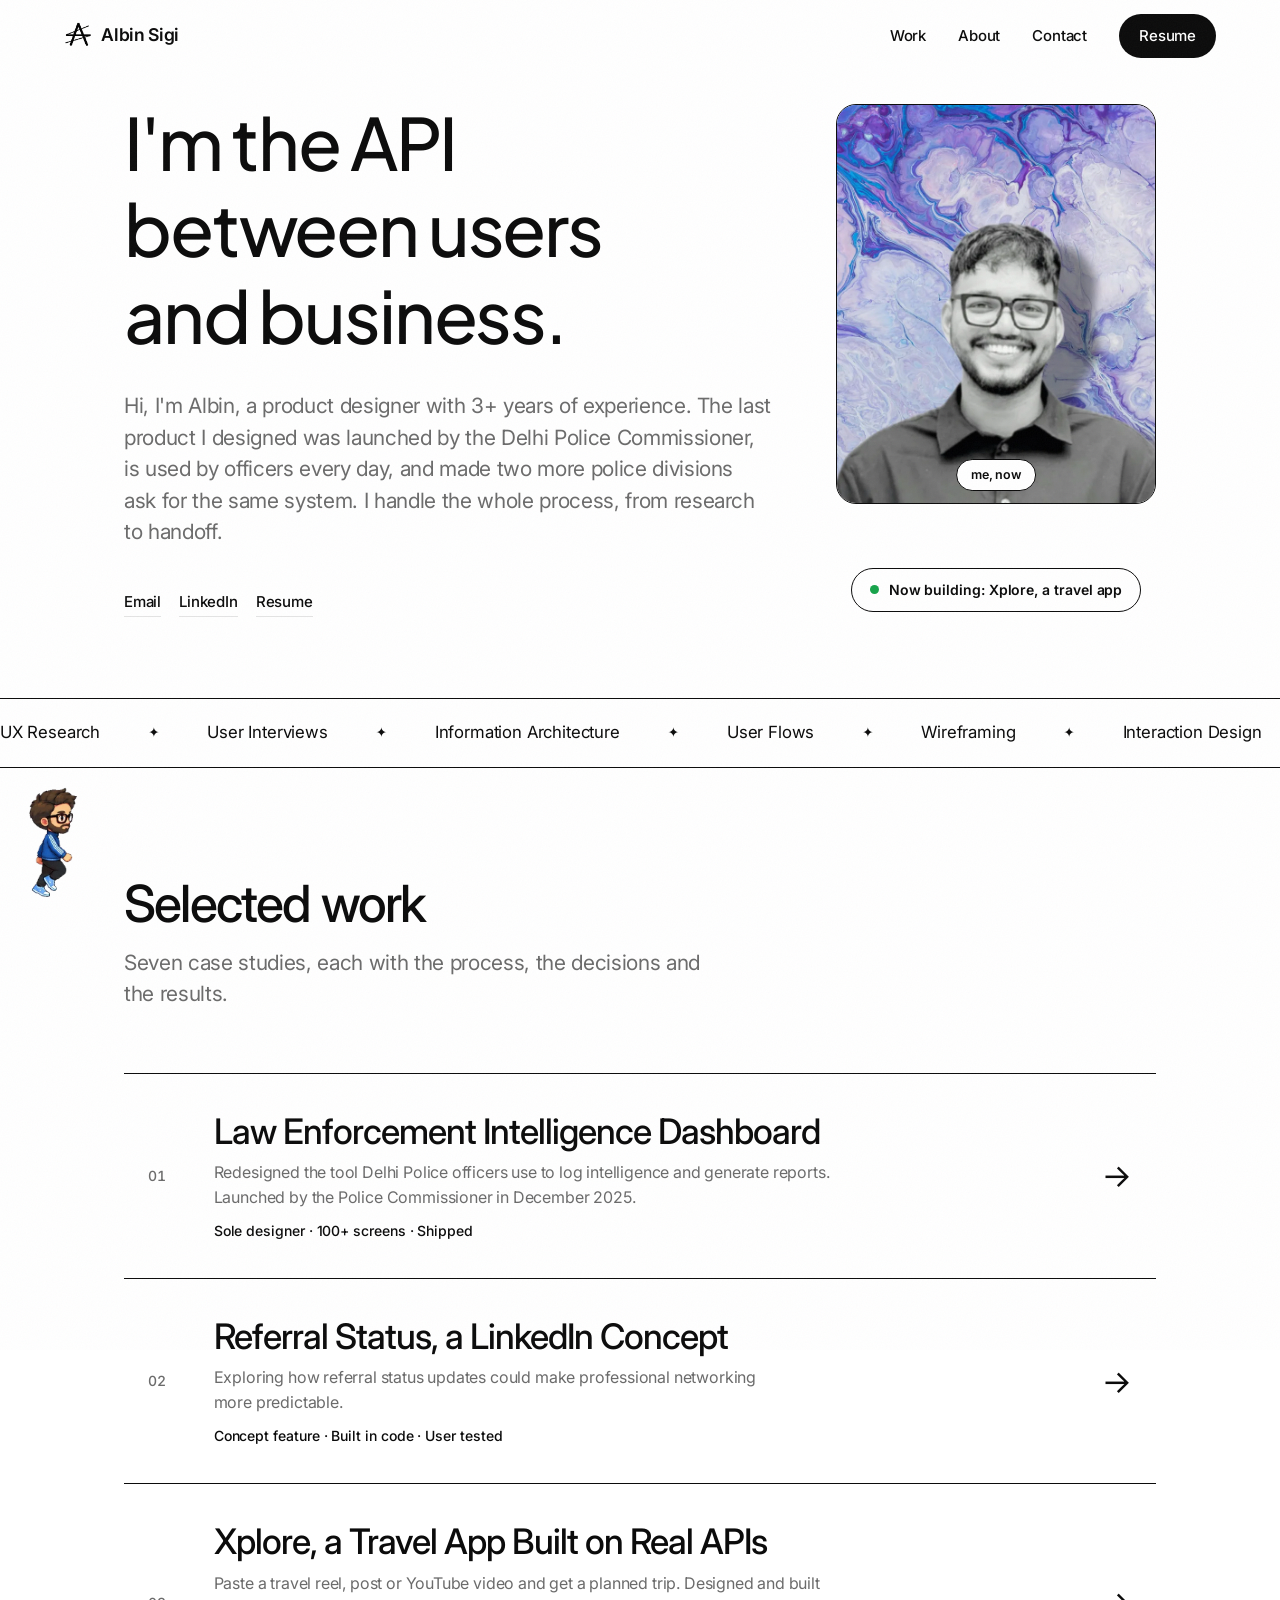
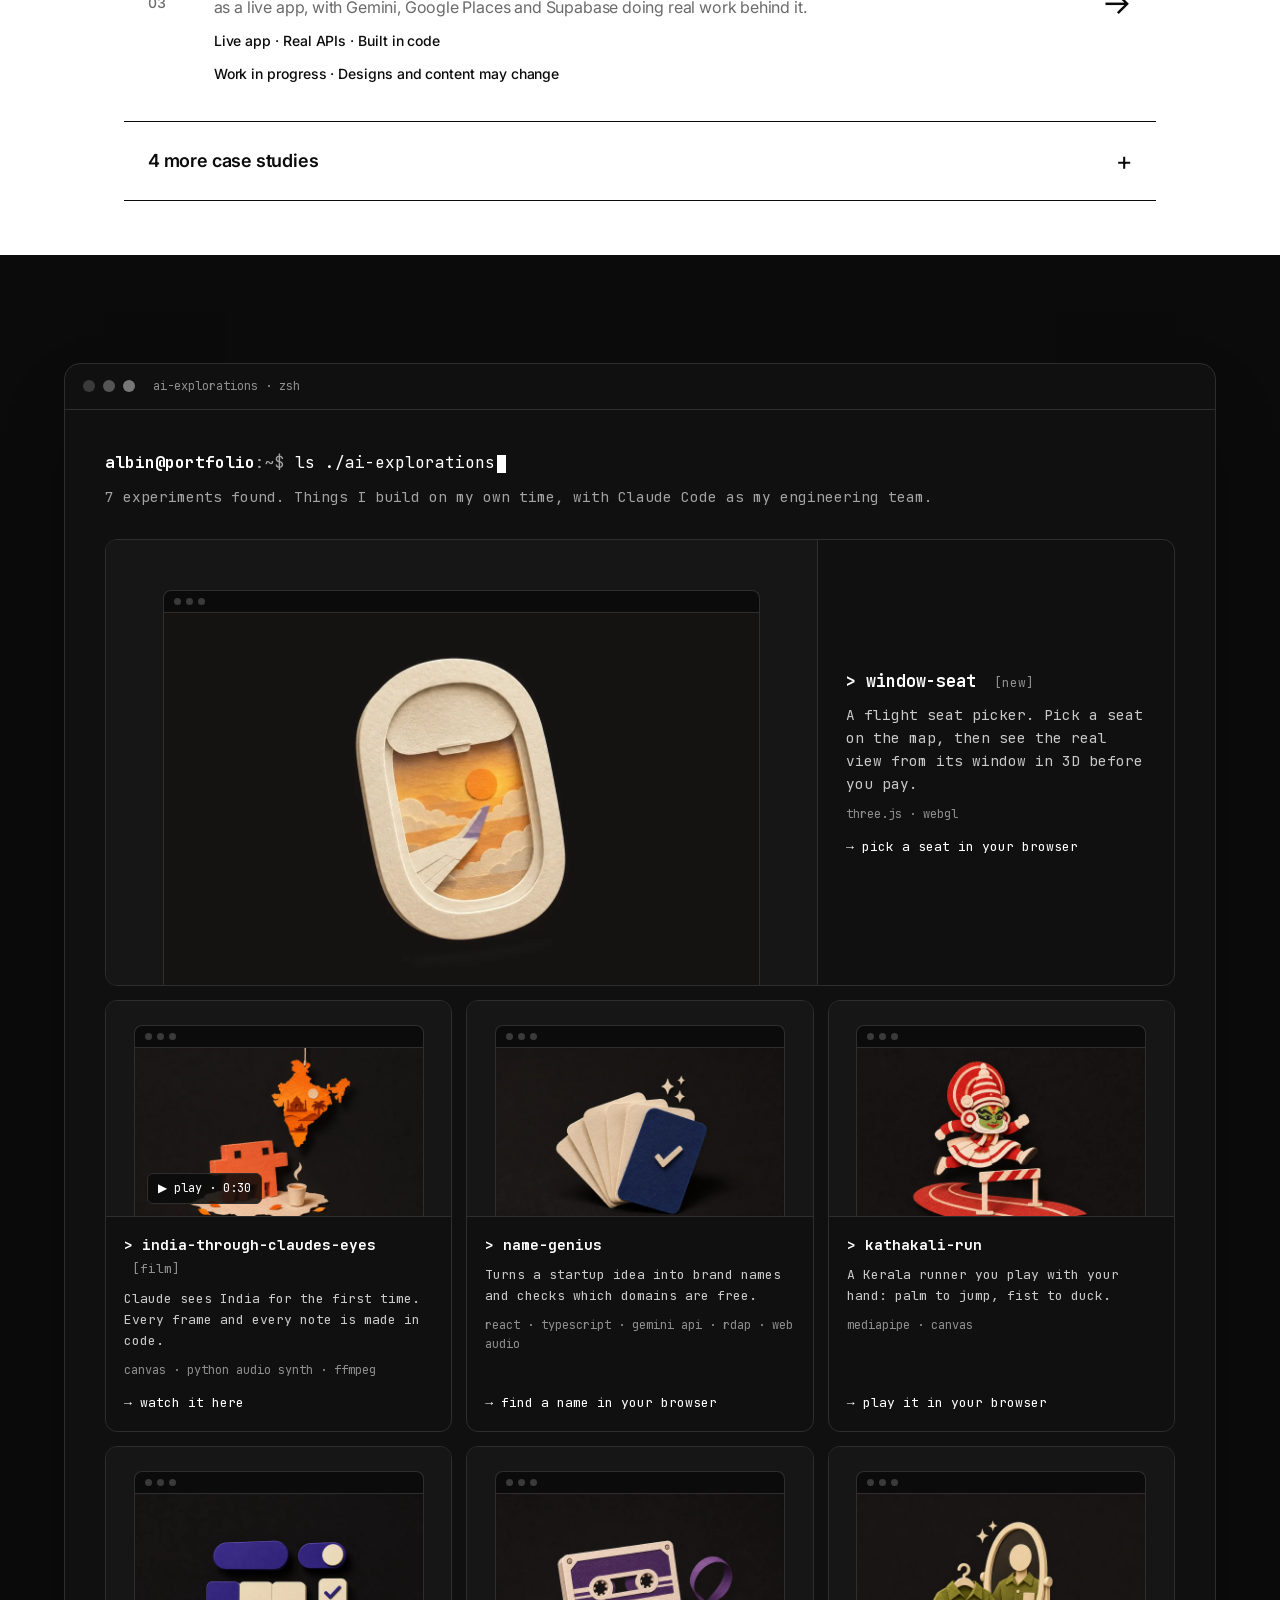
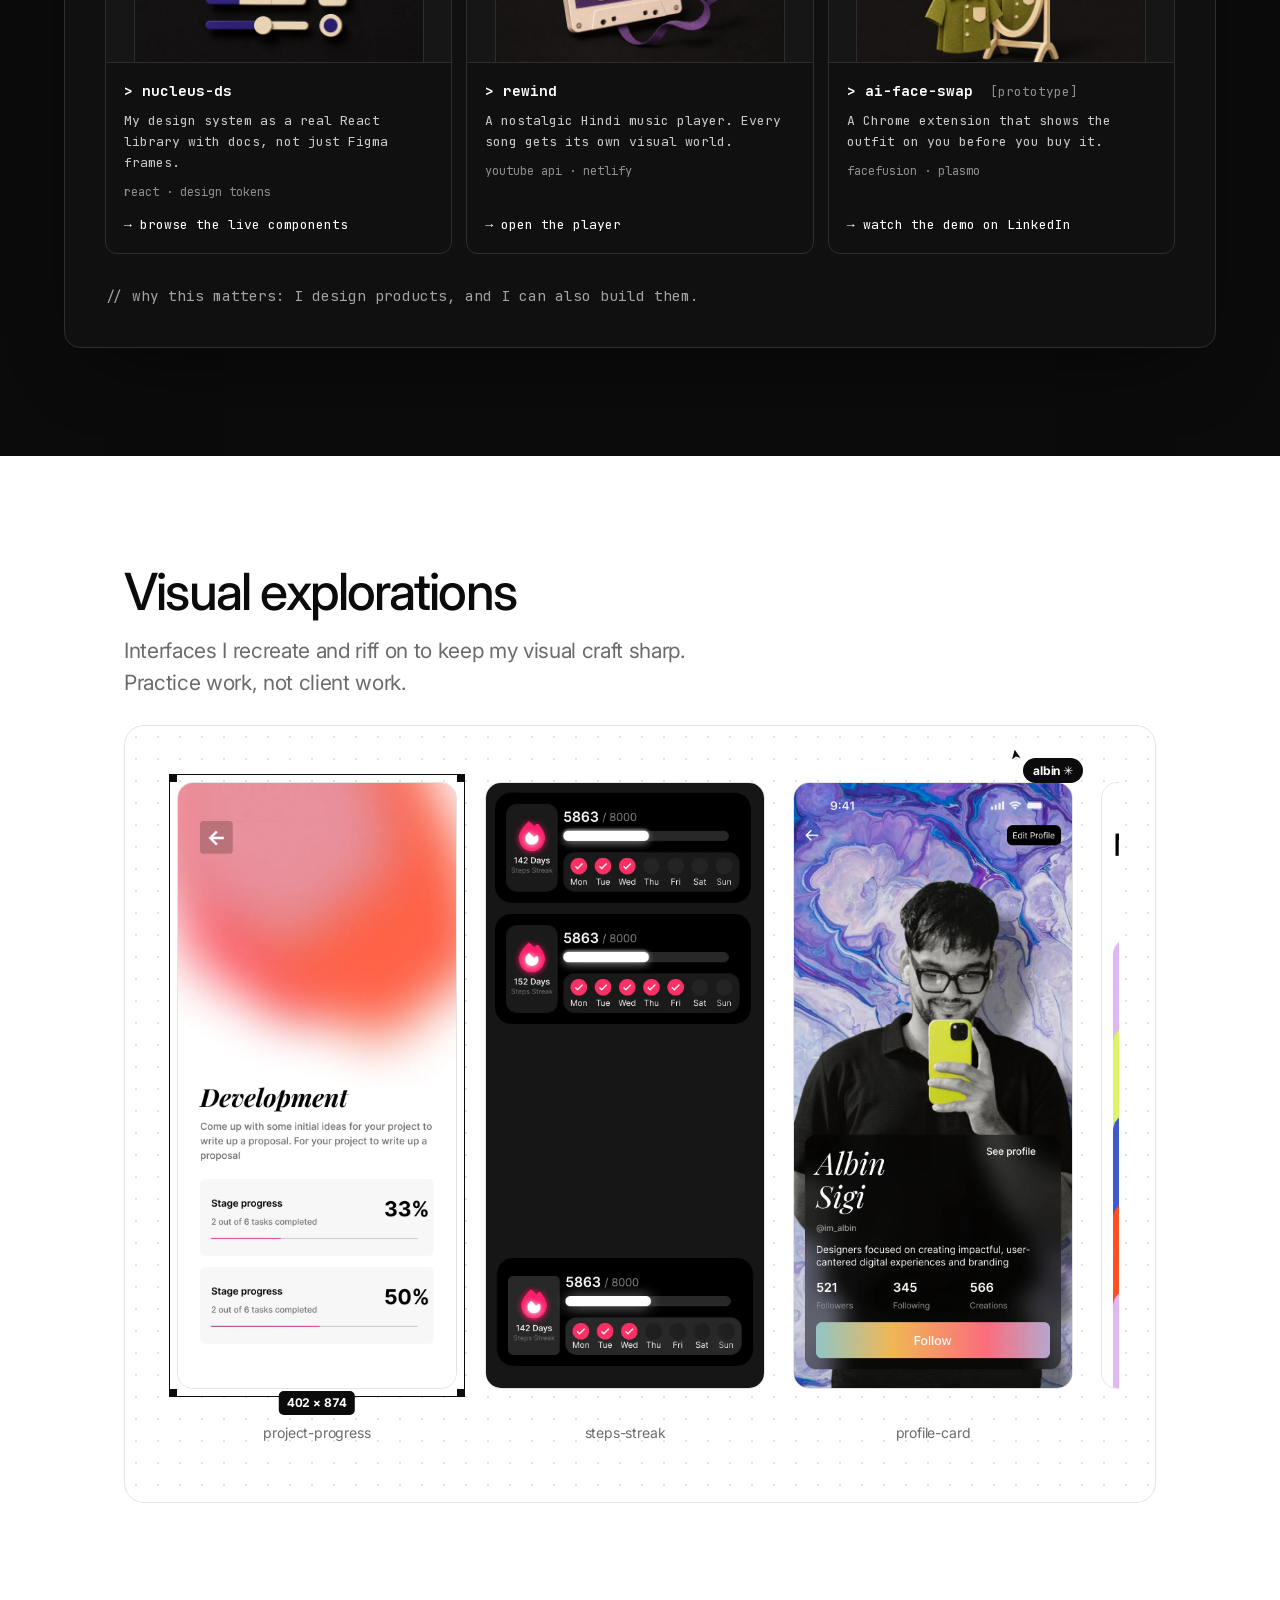
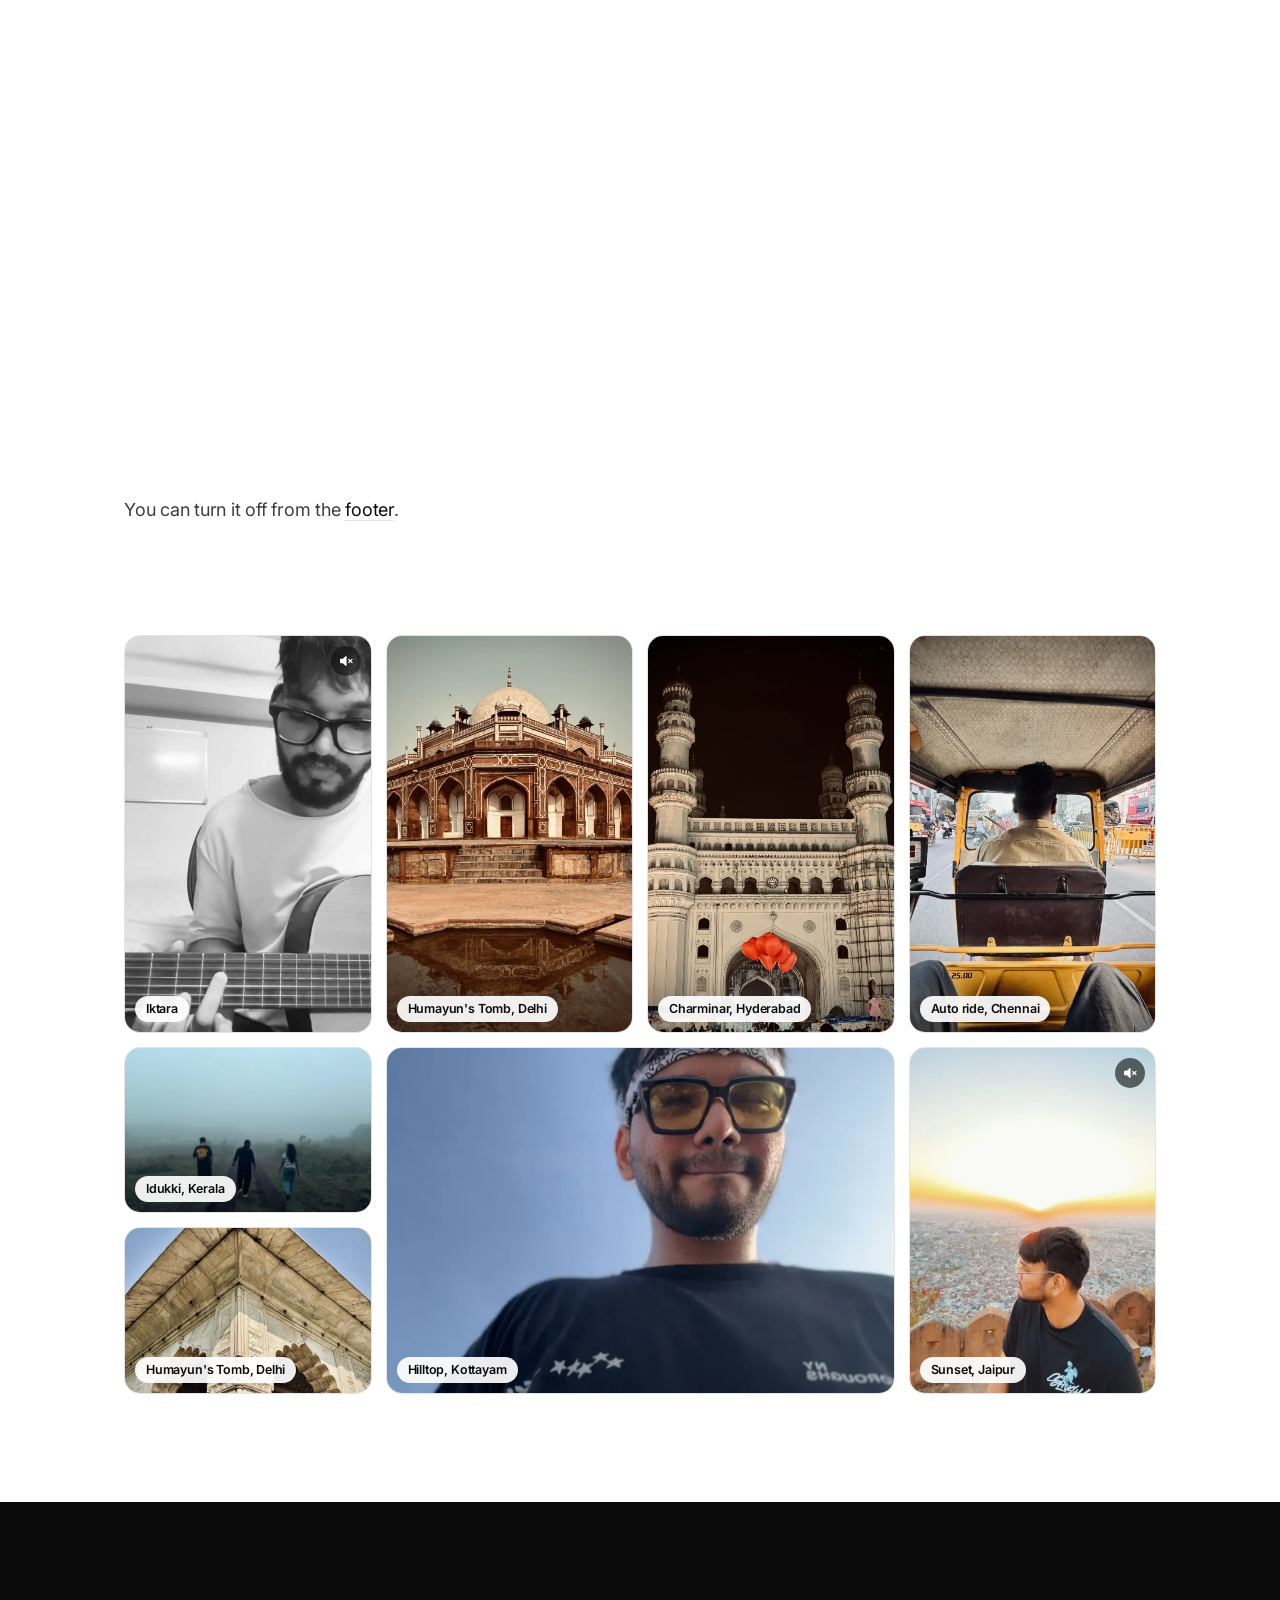
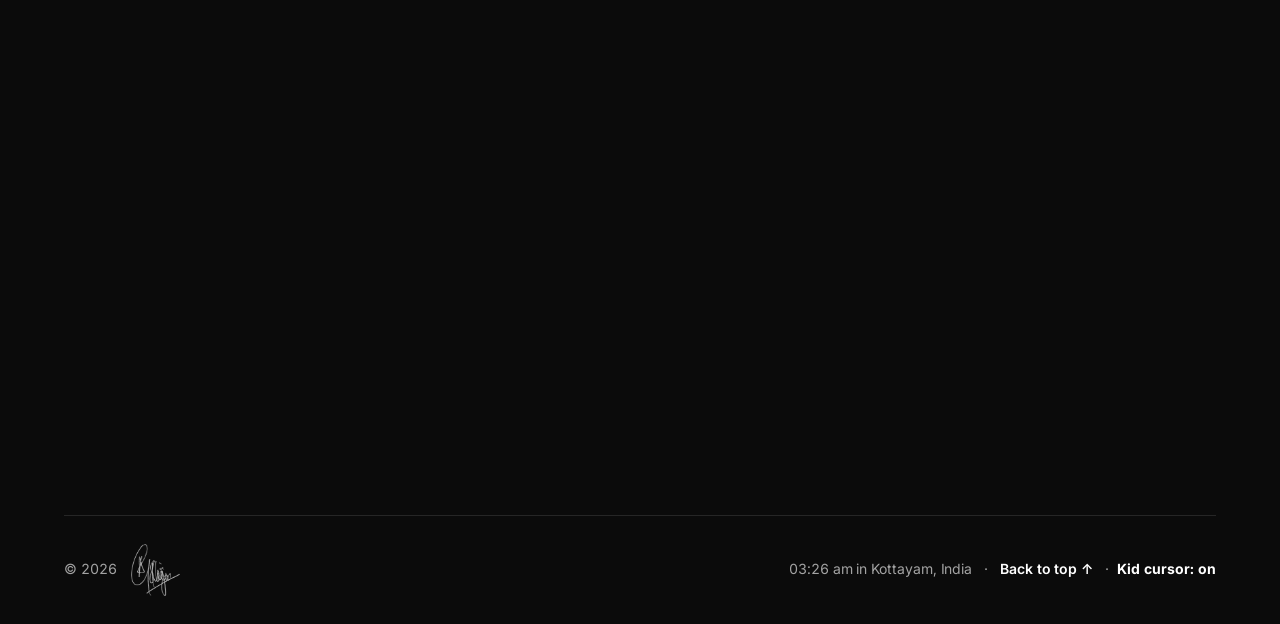
==== commit f9d52400: "Annotate the before and after screens across case studies Numbered markers and notes, as on CinePass" ====
--- a/index.html
+++ b/index.html
@@ -16,7 +16,7 @@
   <link rel="preload" href="assets/fonts/onest-600-normal.woff2" as="font" type="font/woff2" crossorigin />
   <link rel="preload" href="assets/fonts/satoshi-400-normal.woff2" as="font" type="font/woff2" crossorigin />
   <link rel="stylesheet" href="css/fonts.css?v=6" />
-  <link rel="stylesheet" href="css/style.css?v=45" />
+  <link rel="stylesheet" href="css/style.css?v=48" />
   <link rel="icon" type="image/svg+xml" href="favicon.svg" />
   <link rel="canonical" href="https://albinsigi.com/" />
   <script type="application/ld+json">
--- a/css/style.css
+++ b/css/style.css
@@ -1381,6 +1381,7 @@
 .shot { margin: 28px 0 8px; }
 .shot > img,
 .shot > picture img,
+.shot__pinned > img,
 .shot--grid img {
   width: 100%; height: auto; display: block;
   border: 1px solid var(--line);
@@ -1395,6 +1396,14 @@
   box-shadow: 0 28px 56px -26px rgba(0, 0, 0, 0.34);
 }
 .shot > picture { display: block; }
+/* an annotated screenshot: the pins ride along when the picture lifts */
+.shot__pinned { position: relative; width: 100%; container-type: inline-size; transition: transform 0.35s var(--ease-out); }
+.shot__pinned .mock__pin {
+  width: clamp(14px, 3cqw, 18px); height: clamp(14px, 3cqw, 18px);
+  font-size: clamp(8px, 1.6cqw, 10px); line-height: clamp(14px, 3cqw, 18px);
+}
+.shot__pinned:hover { transform: translateY(-3px); }
+.shot .notes { margin: 18px auto 0; }
 .shot figcaption {
   font-size: var(--text-meta); color: var(--gray);
   text-align: center; margin-top: 14px;
@@ -1592,6 +1601,10 @@
   background: var(--ink); color: var(--paper);
   font: 700 10px/18px var(--font-body); text-align: center;
   box-shadow: 0 0 0 2px var(--paper), 0 2px 6px rgba(0, 0, 0, 0.28);
+  /* shrink with the phone, so four phones in a row don't get covered */
+  width: clamp(14px, 7cqw, 18px); height: clamp(14px, 7cqw, 18px);
+  font-size: clamp(8px, 3.9cqw, 10px); line-height: clamp(14px, 7cqw, 18px);
+  box-shadow: 0 0 0 1.5px var(--paper), 0 2px 6px rgba(0, 0, 0, 0.28);
 }
 .notes { display: grid; gap: 7px; width: 100%; max-width: 30em; margin: 2px 0 0; padding: 0; list-style: none; text-align: left; }
 .notes li { display: grid; grid-template-columns: 18px 1fr; gap: 9px; font-size: 0.78rem; line-height: 1.45; color: var(--gray); }
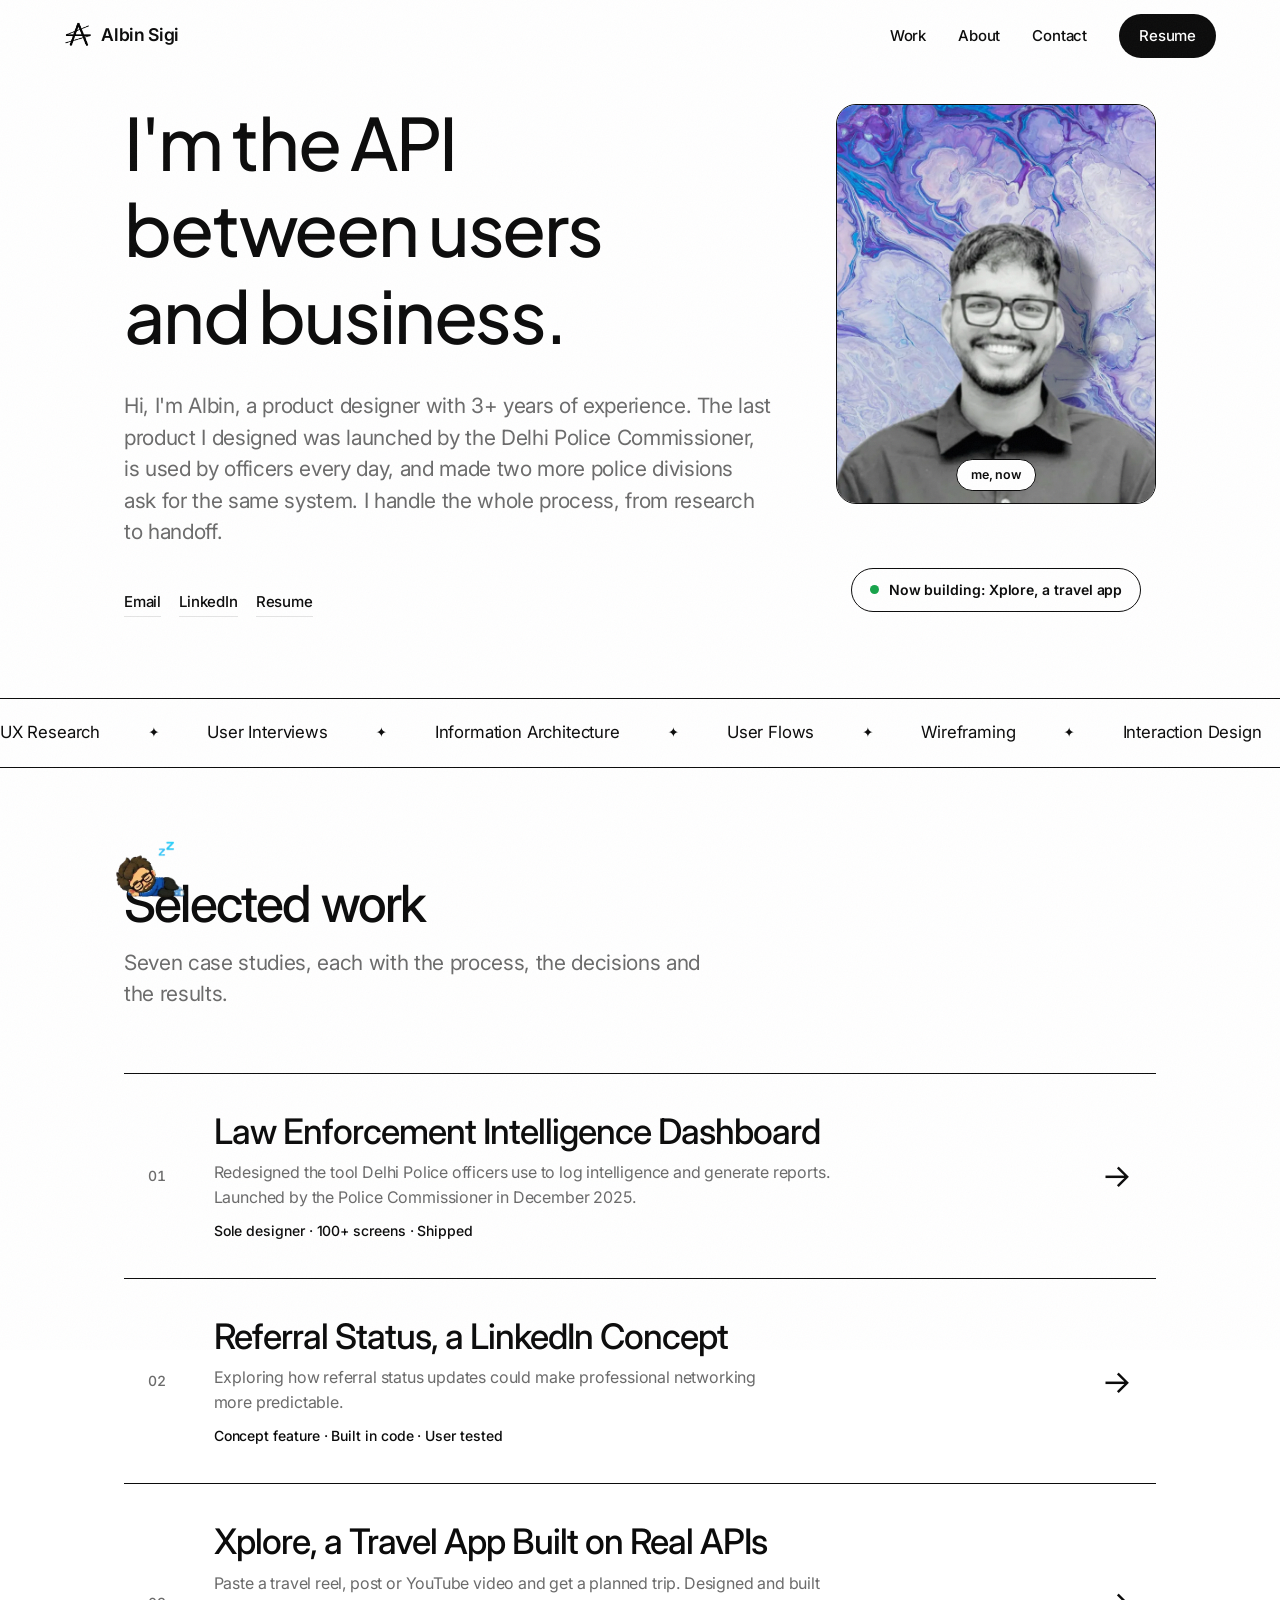
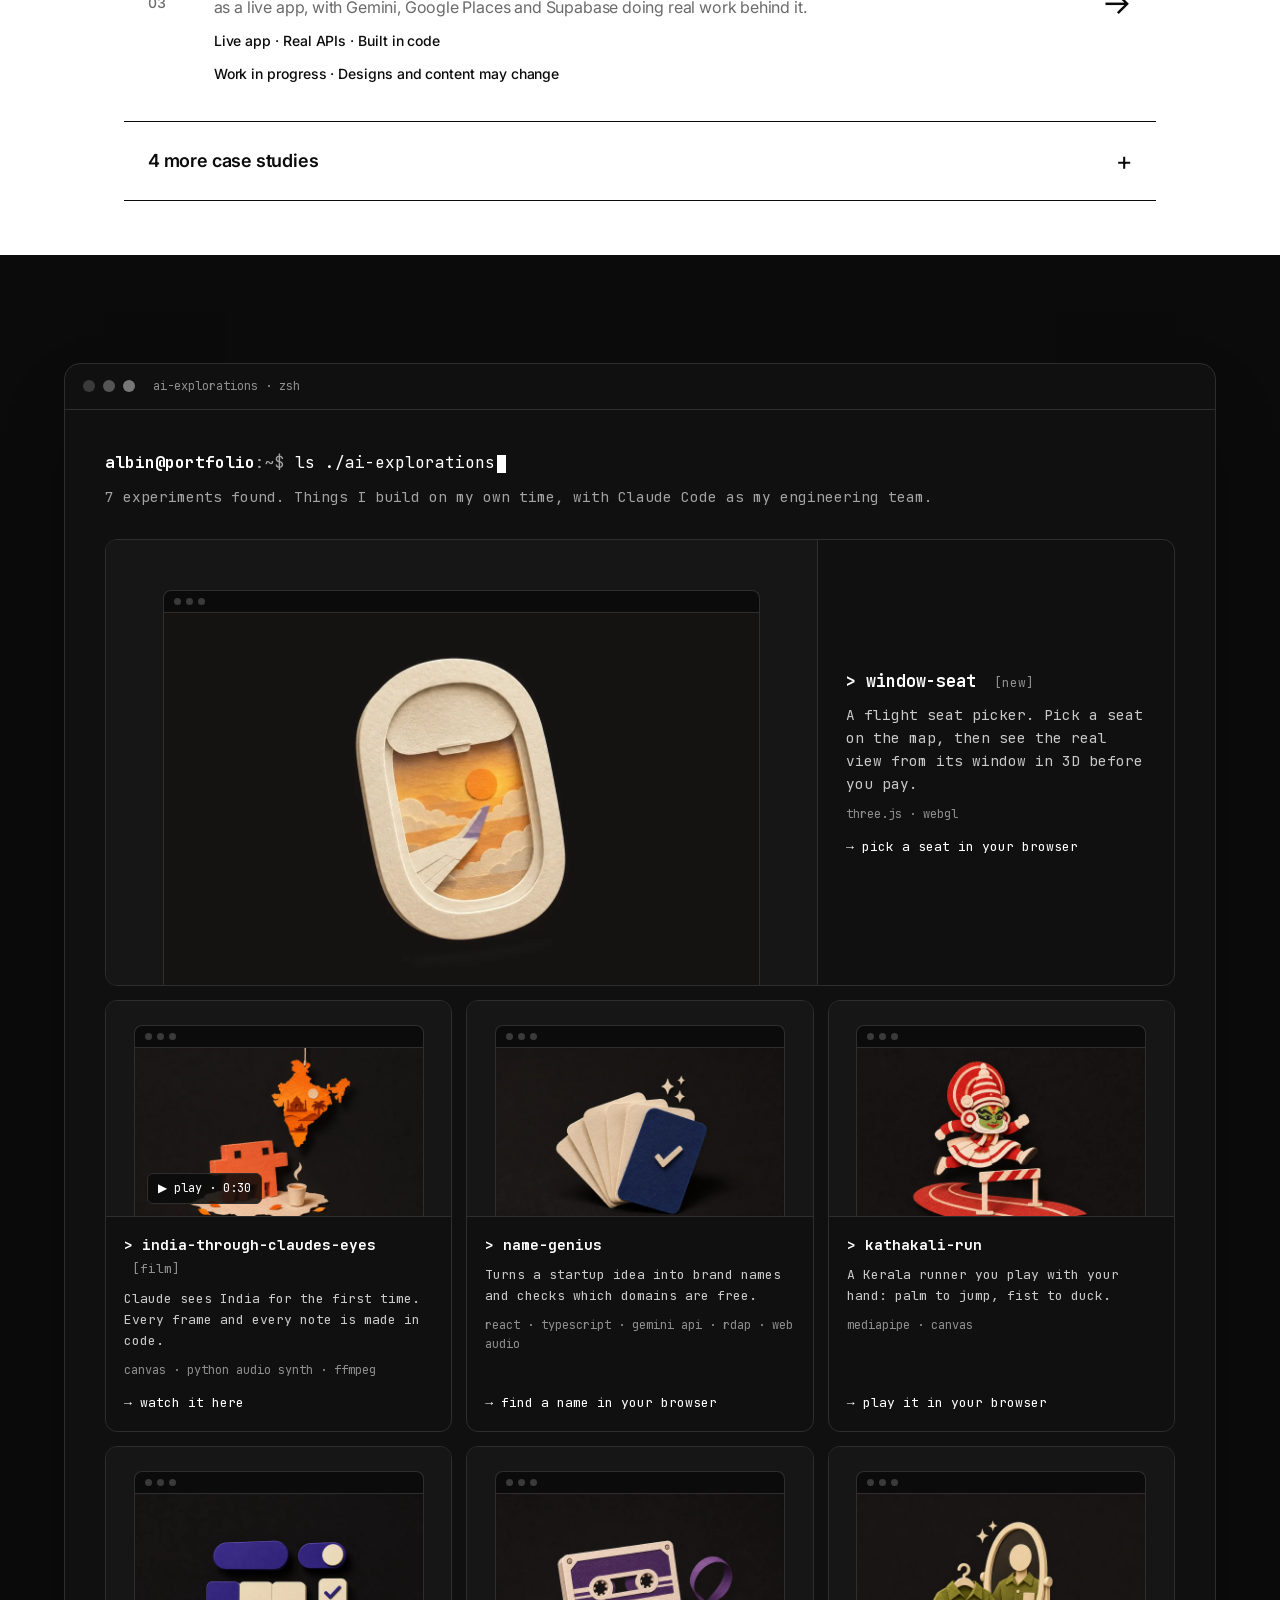
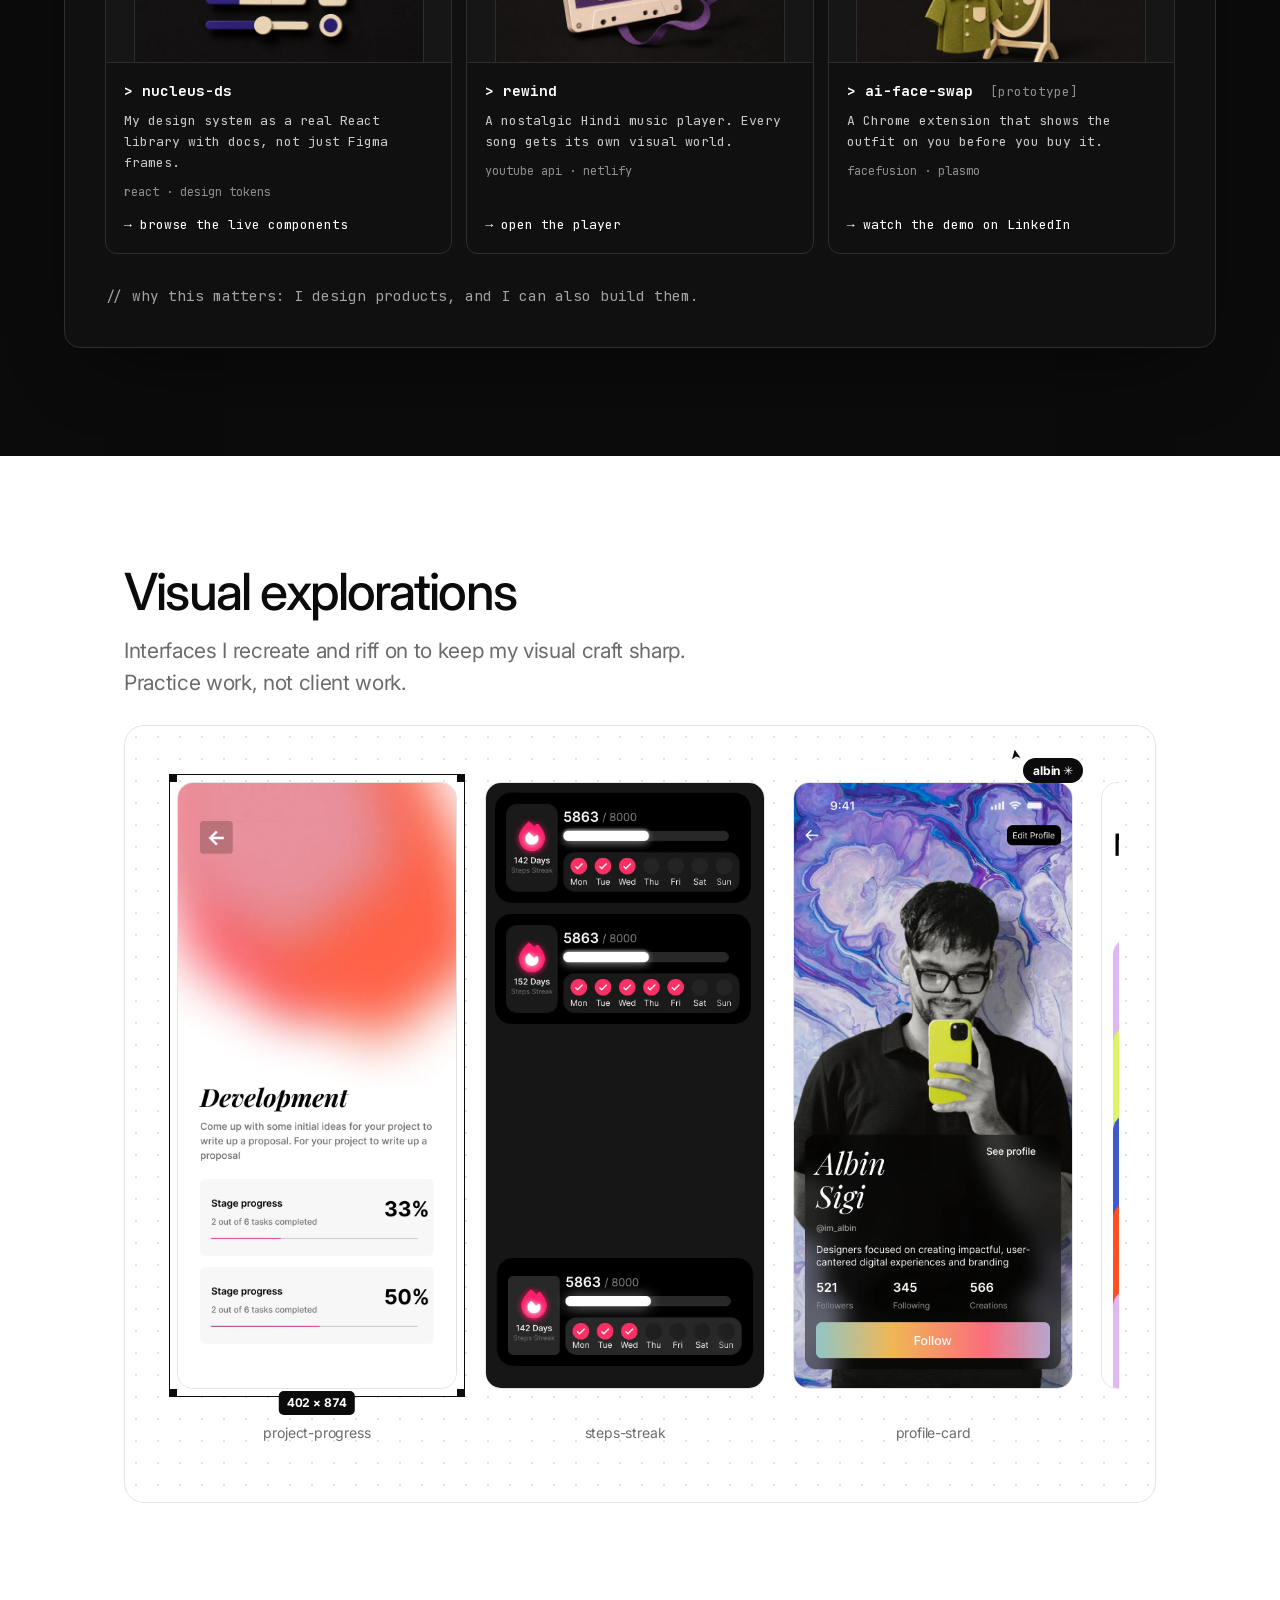
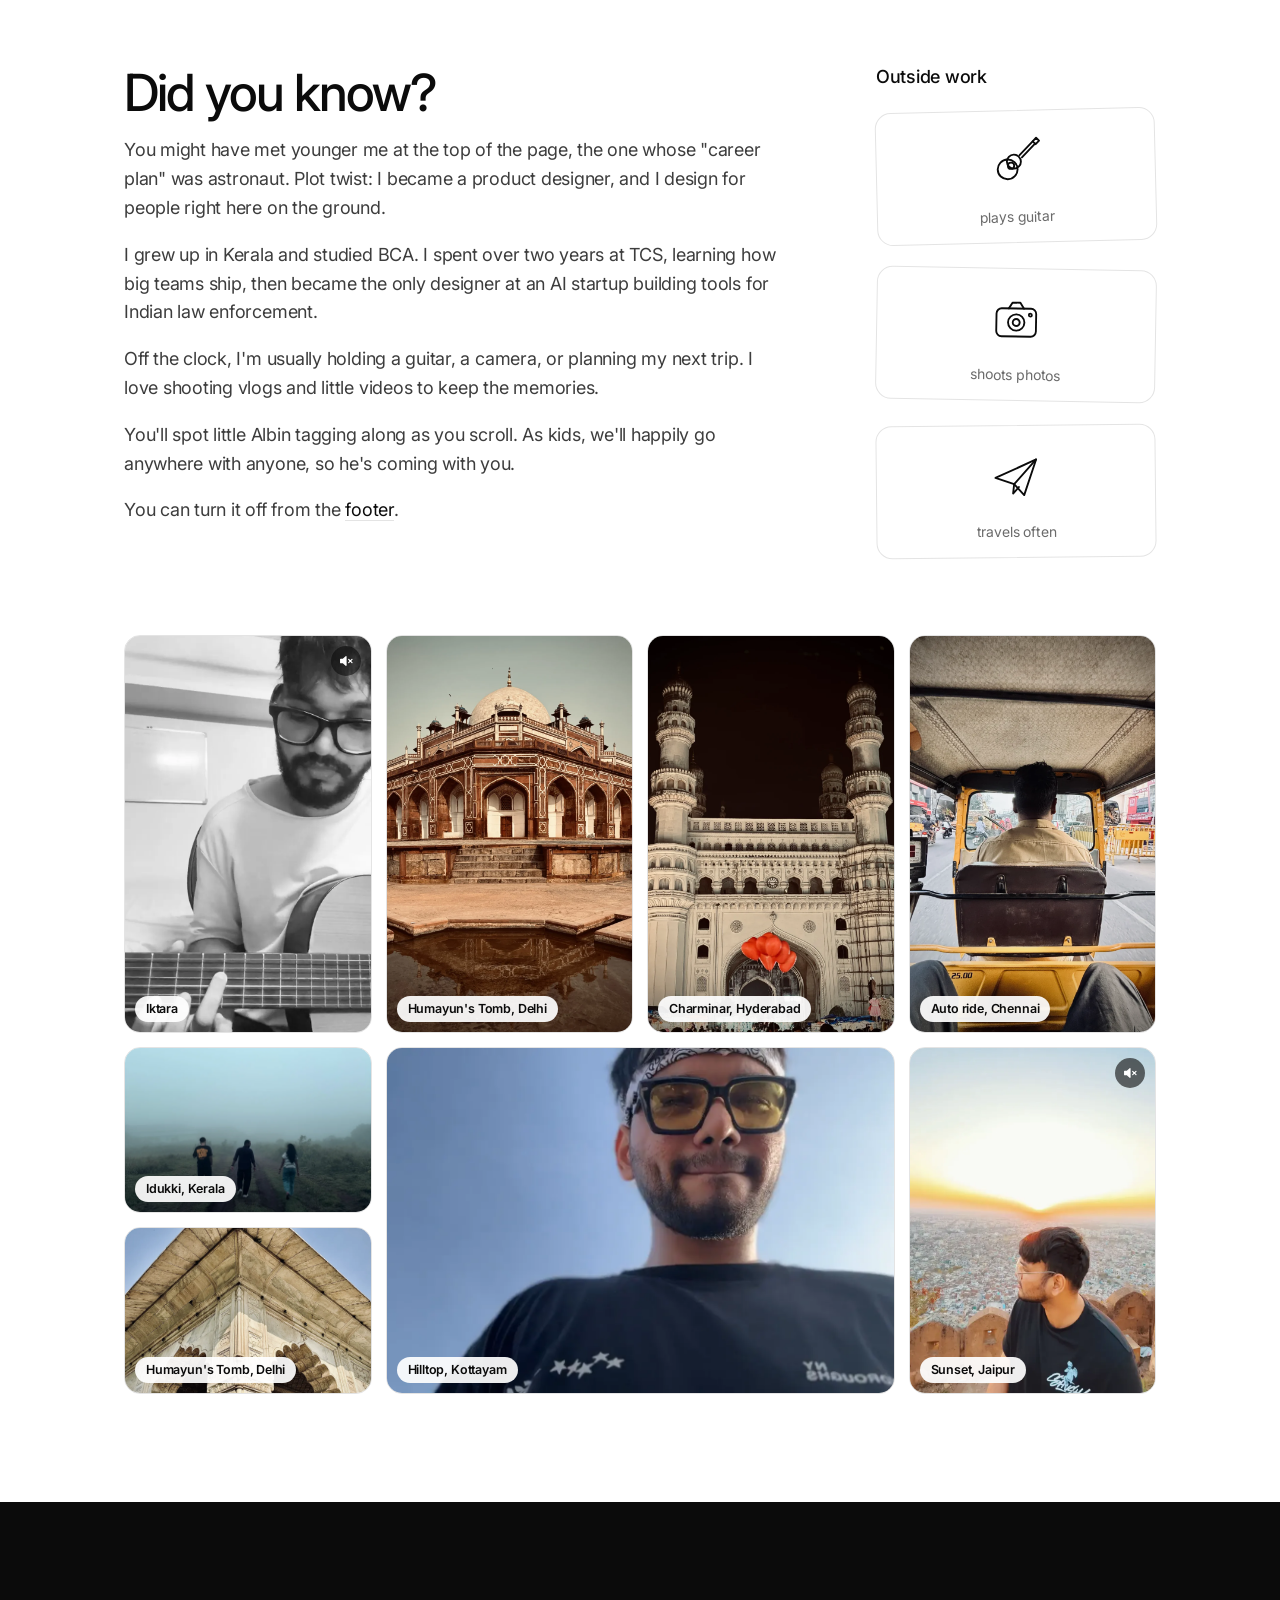
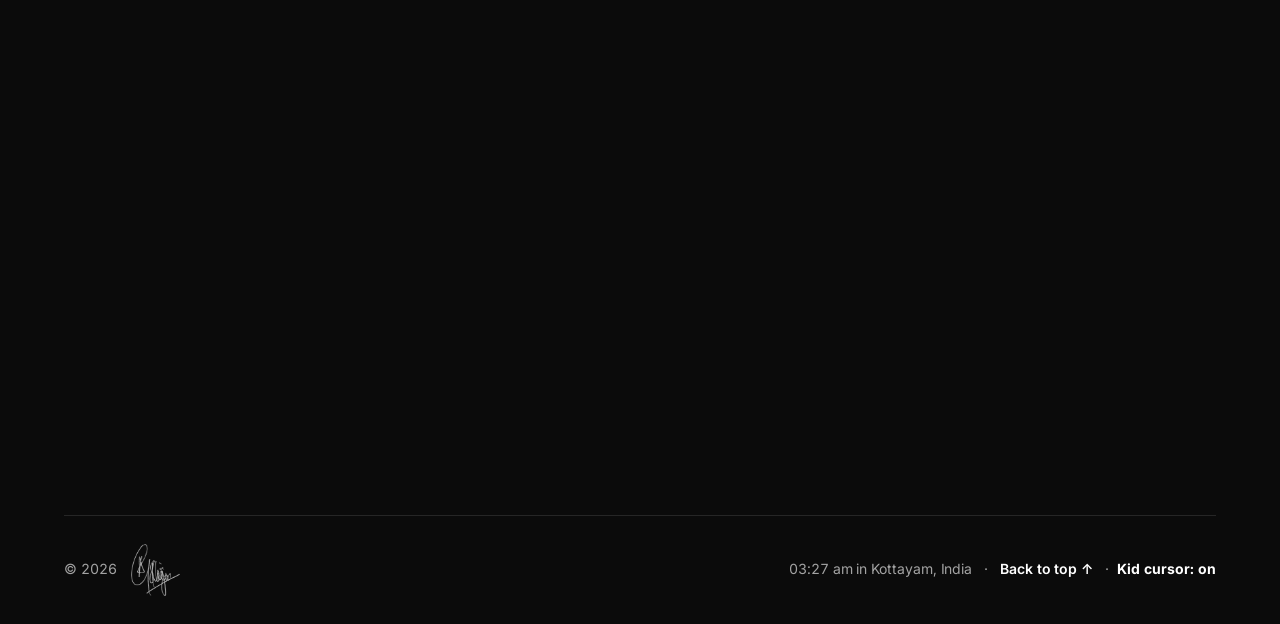
==== commit 8cdf22b8: "Notes beside the phone, standard-size Citizen phones, real final feed - Annotations are now before/a" ====
--- a/index.html
+++ b/index.html
@@ -16,7 +16,7 @@
   <link rel="preload" href="assets/fonts/onest-600-normal.woff2" as="font" type="font/woff2" crossorigin />
   <link rel="preload" href="assets/fonts/satoshi-400-normal.woff2" as="font" type="font/woff2" crossorigin />
   <link rel="stylesheet" href="css/fonts.css?v=6" />
-  <link rel="stylesheet" href="css/style.css?v=48" />
+  <link rel="stylesheet" href="css/style.css?v=49" />
   <link rel="icon" type="image/svg+xml" href="favicon.svg" />
   <link rel="canonical" href="https://albinsigi.com/" />
   <script type="application/ld+json">
@@ -596,6 +596,6 @@
     </div>
   </div>
 
-  <script src="js/main.js?v=33"></script>
+  <script src="js/main.js?v=35"></script>
 </body>
 </html>
--- a/css/style.css
+++ b/css/style.css
@@ -1397,13 +1397,8 @@
 }
 .shot > picture { display: block; }
 /* an annotated screenshot: the pins ride along when the picture lifts */
-.shot__pinned { position: relative; width: 100%; container-type: inline-size; transition: transform 0.35s var(--ease-out); }
-.shot__pinned .mock__pin {
-  width: clamp(14px, 3cqw, 18px); height: clamp(14px, 3cqw, 18px);
-  font-size: clamp(8px, 1.6cqw, 10px); line-height: clamp(14px, 3cqw, 18px);
-}
-.shot__pinned:hover { transform: translateY(-3px); }
-.shot .notes { margin: 18px auto 0; }
+.shot__pinned { position: relative; width: 100%; }
+.shot__pinned > img:hover { transform: none; }
 .shot figcaption {
   font-size: var(--text-meta); color: var(--gray);
   text-align: center; margin-top: 14px;
@@ -1592,26 +1587,68 @@
   .mocks, .mocks--2, .mocks--4 { grid-template-columns: 1fr; }
 }
 
-/* Annotations: numbered pins on a screenshot, with matching notes under it.
-   Pins are positioned in % of the screen, measured from the live prototype. */
+/* Callouts: before and after side by side, the notes beside them, and a thin
+   line from a dot on the exact spot to its note (drawn by js/main.js).
+   Dots are positioned in % of the screenshot. Without JS, or on phones, the
+   lines go and each dot shows its number instead. */
 .mock__shot { position: relative; }
-.mock__pin {
+.callout {
+  position: relative;
+  display: grid;
+  grid-template-columns: minmax(0, 1fr) minmax(180px, 220px);
+  gap: 24px 44px;
+  align-items: start;
+  margin: 40px 0 12px;
+}
+.callout__pair { display: grid; grid-template-columns: repeat(2, minmax(0, 1fr)); gap: 22px; justify-items: center; }
+.callout .mock__frame:hover { transform: none; }
+.callout__dot {
   position: absolute; transform: translate(-50%, -50%);
-  width: 18px; height: 18px; border-radius: 999px;
+  width: 9px; height: 9px; border-radius: 999px;
+  background: var(--ink);
+  box-shadow: 0 0 0 2px var(--paper), 0 1px 4px rgba(0, 0, 0, 0.35);
+  font: 700 9px/16px var(--font-body); color: var(--paper); text-align: center;
+  z-index: 2;
+}
+.callout__dot span { display: none; }
+.callout__notes { position: relative; margin: 0; padding: 0; list-style: none; }
+.callout__notes li {
+  display: grid; grid-template-columns: 20px 1fr; gap: 10px;
+  margin-bottom: 18px;
+  font-size: 0.86rem; line-height: 1.5; color: var(--ink-soft);
+}
+.callout.is-drawn .callout__notes li { position: absolute; left: 0; right: 0; margin: 0; }
+.callout__num {
+  width: 20px; height: 20px; margin-top: 1px; border-radius: 999px;
   background: var(--ink); color: var(--paper);
-  font: 700 10px/18px var(--font-body); text-align: center;
-  box-shadow: 0 0 0 2px var(--paper), 0 2px 6px rgba(0, 0, 0, 0.28);
-  /* shrink with the phone, so four phones in a row don't get covered */
-  width: clamp(14px, 7cqw, 18px); height: clamp(14px, 7cqw, 18px);
-  font-size: clamp(8px, 3.9cqw, 10px); line-height: clamp(14px, 7cqw, 18px);
-  box-shadow: 0 0 0 1.5px var(--paper), 0 2px 6px rgba(0, 0, 0, 0.28);
-}
-.notes { display: grid; gap: 7px; width: 100%; max-width: 30em; margin: 2px 0 0; padding: 0; list-style: none; text-align: left; }
-.notes li { display: grid; grid-template-columns: 18px 1fr; gap: 9px; font-size: 0.78rem; line-height: 1.45; color: var(--gray); }
-.notes li span {
-  width: 18px; height: 18px; margin-top: 1px; border-radius: 999px;
-  background: var(--ink); color: var(--paper);
-  font: 700 10px/18px var(--font-body); text-align: center;
+  font: 700 10px/20px var(--font-body); text-align: center;
+}
+.callout__lines {
+  position: absolute; inset: 0; width: 100%; height: 100%;
+  overflow: visible; pointer-events: none; z-index: 1;
+}
+/* a light halo under each line keeps it readable on dark and light screens */
+.callout__lines .halo { fill: none; stroke: var(--paper); stroke-width: 3; stroke-opacity: 0.9; }
+.callout__lines .line { fill: none; stroke: var(--ink); stroke-width: 1; }
+.callout > figcaption {
+  grid-column: 1 / -1;
+  font-size: var(--text-meta); color: var(--gray);
+  text-align: center; line-height: 1.6;
+}
+
+/* wide desktop screenshots: the notes sit underneath in a row and the lines drop down to them */
+.callout--below { grid-template-columns: minmax(0, 1fr); }
+.callout--below .callout__notes { display: grid; grid-template-columns: repeat(auto-fit, minmax(170px, 1fr)); gap: 16px 28px; }
+.callout--below .callout__notes li { margin: 0; }
+.callout--below.is-drawn .callout__notes li { position: static; }
+
+@media (max-width: 720px) {
+  .callout { grid-template-columns: minmax(0, 1fr); }
+  .callout__lines { display: none; }
+  .callout.is-drawn .callout__notes li { position: static; margin-bottom: 14px; }
+  .callout__dot { width: 16px; height: 16px; box-shadow: 0 0 0 1.5px var(--paper), 0 1px 4px rgba(0, 0, 0, 0.35); }
+  .callout__dot span { display: inline; }
+  .callout--below .callout__notes { grid-template-columns: minmax(0, 1fr); }
 }
 
 /* A looping recording can sit in a device frame exactly like a screenshot */
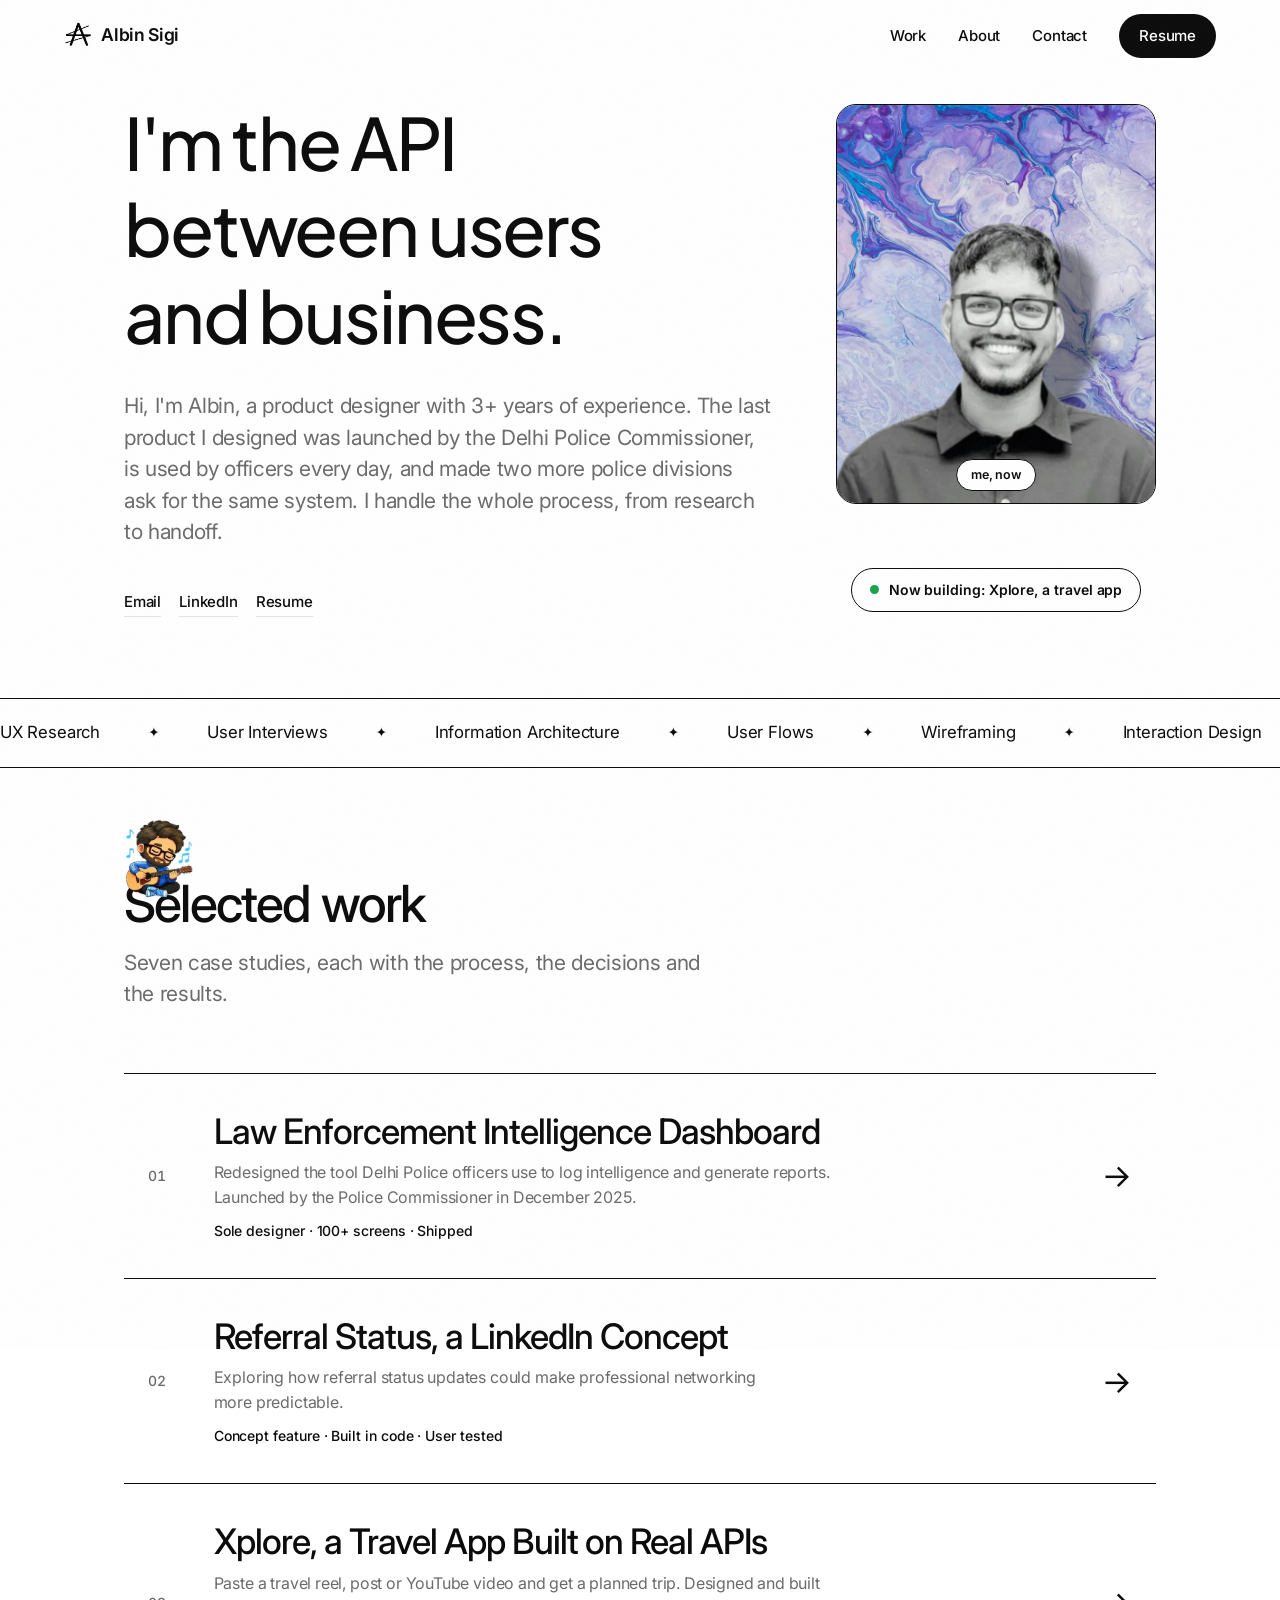
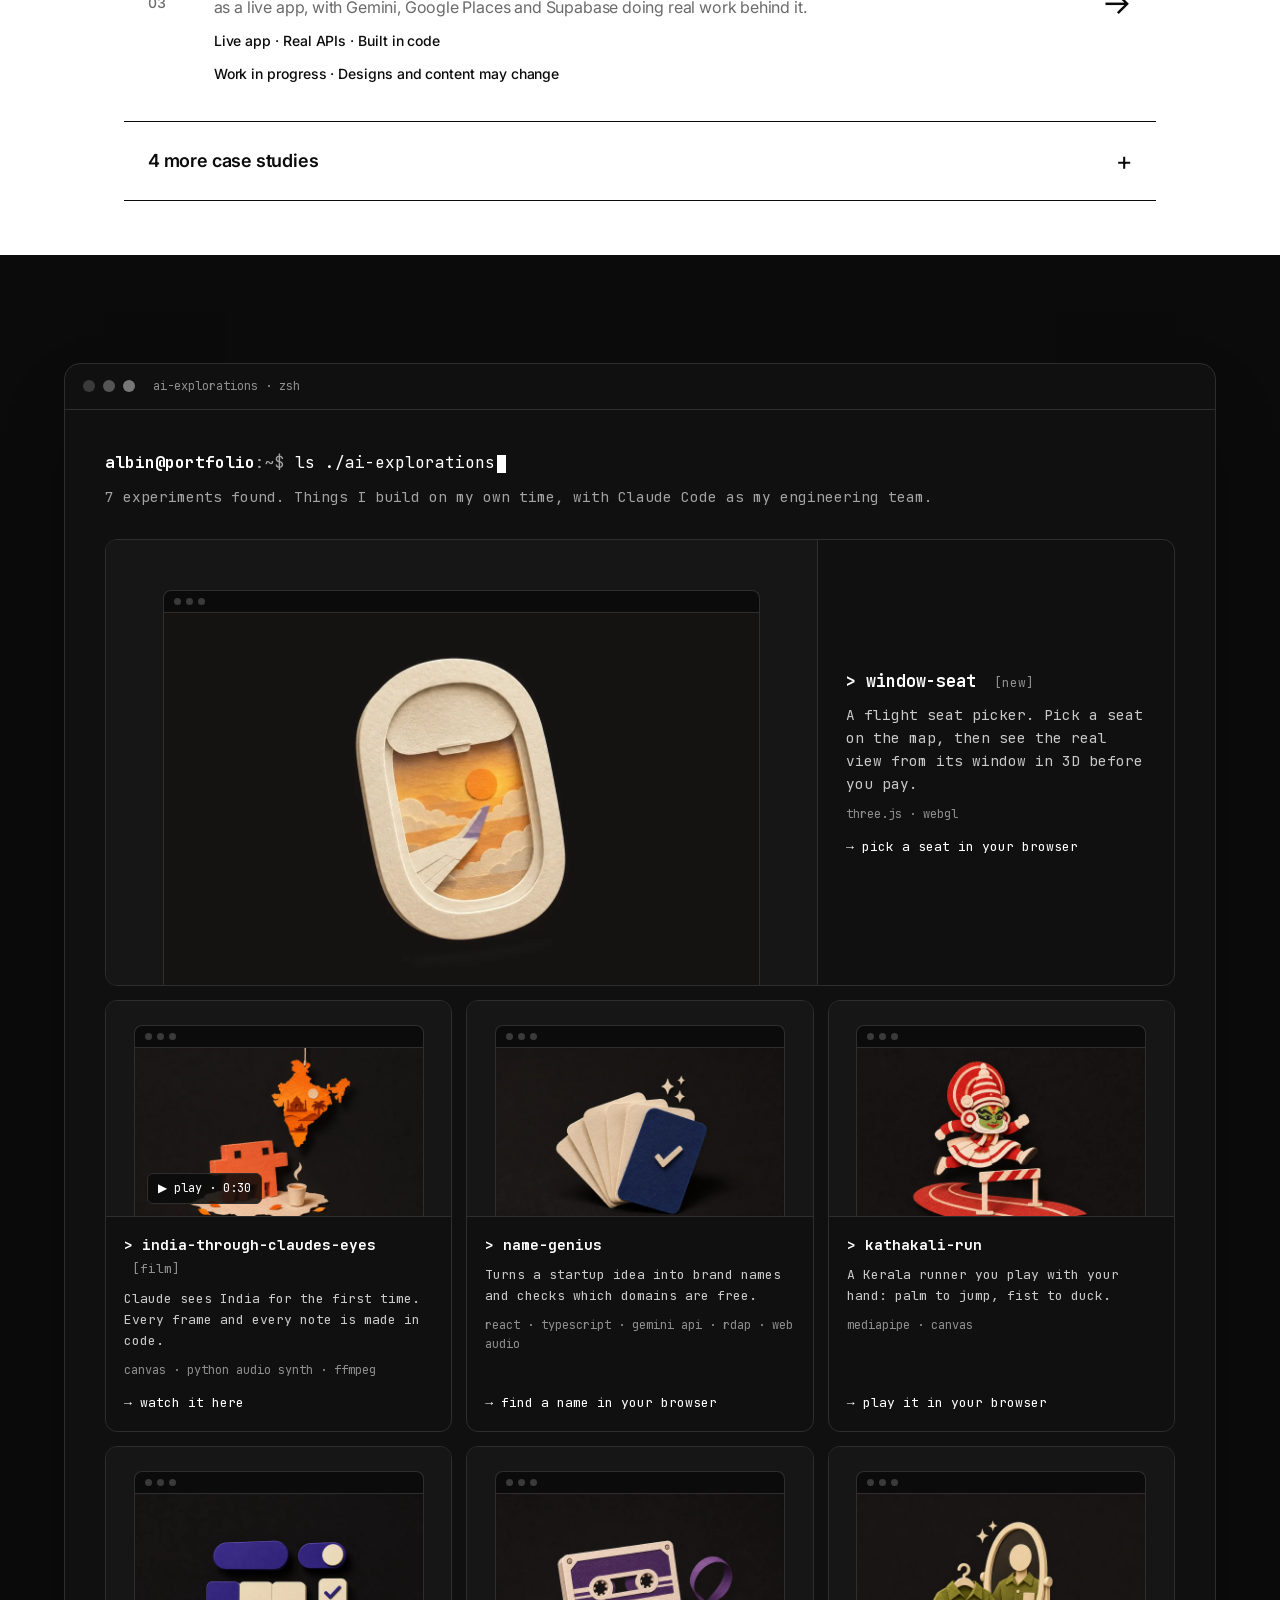
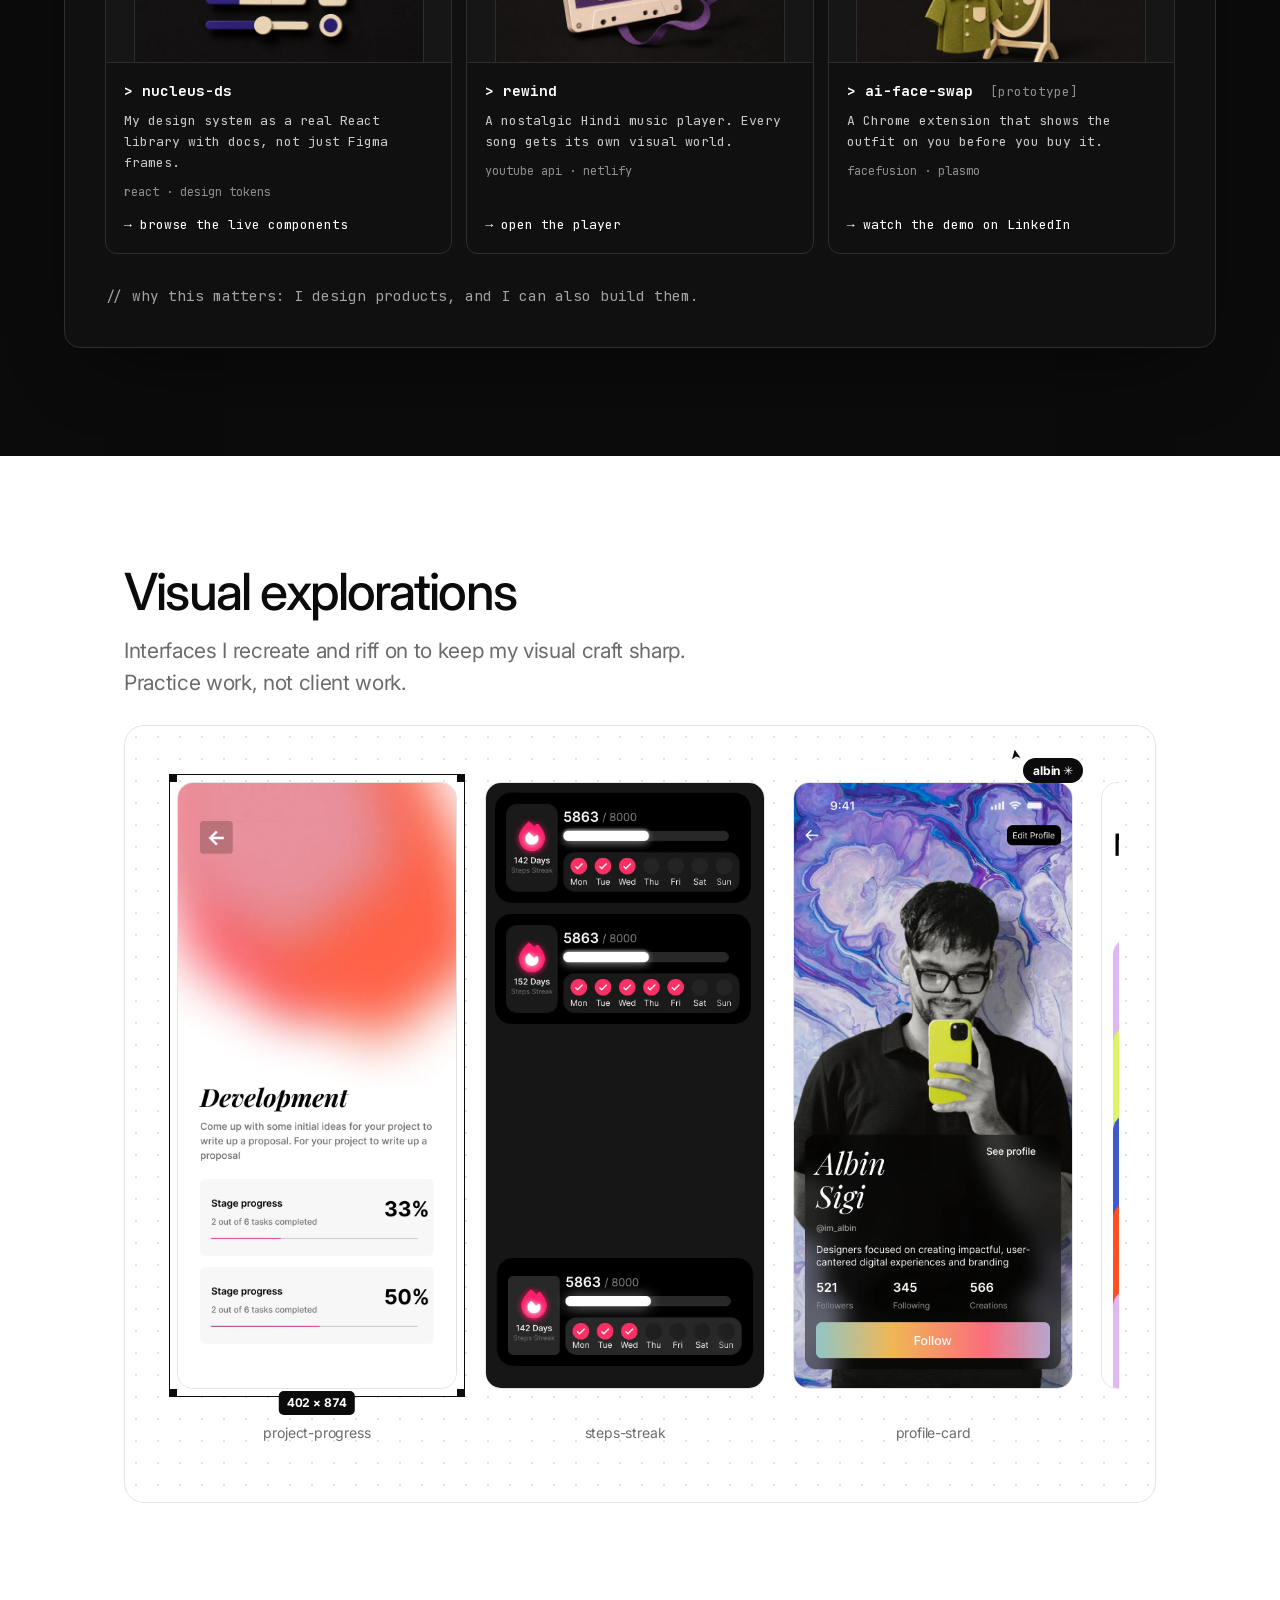
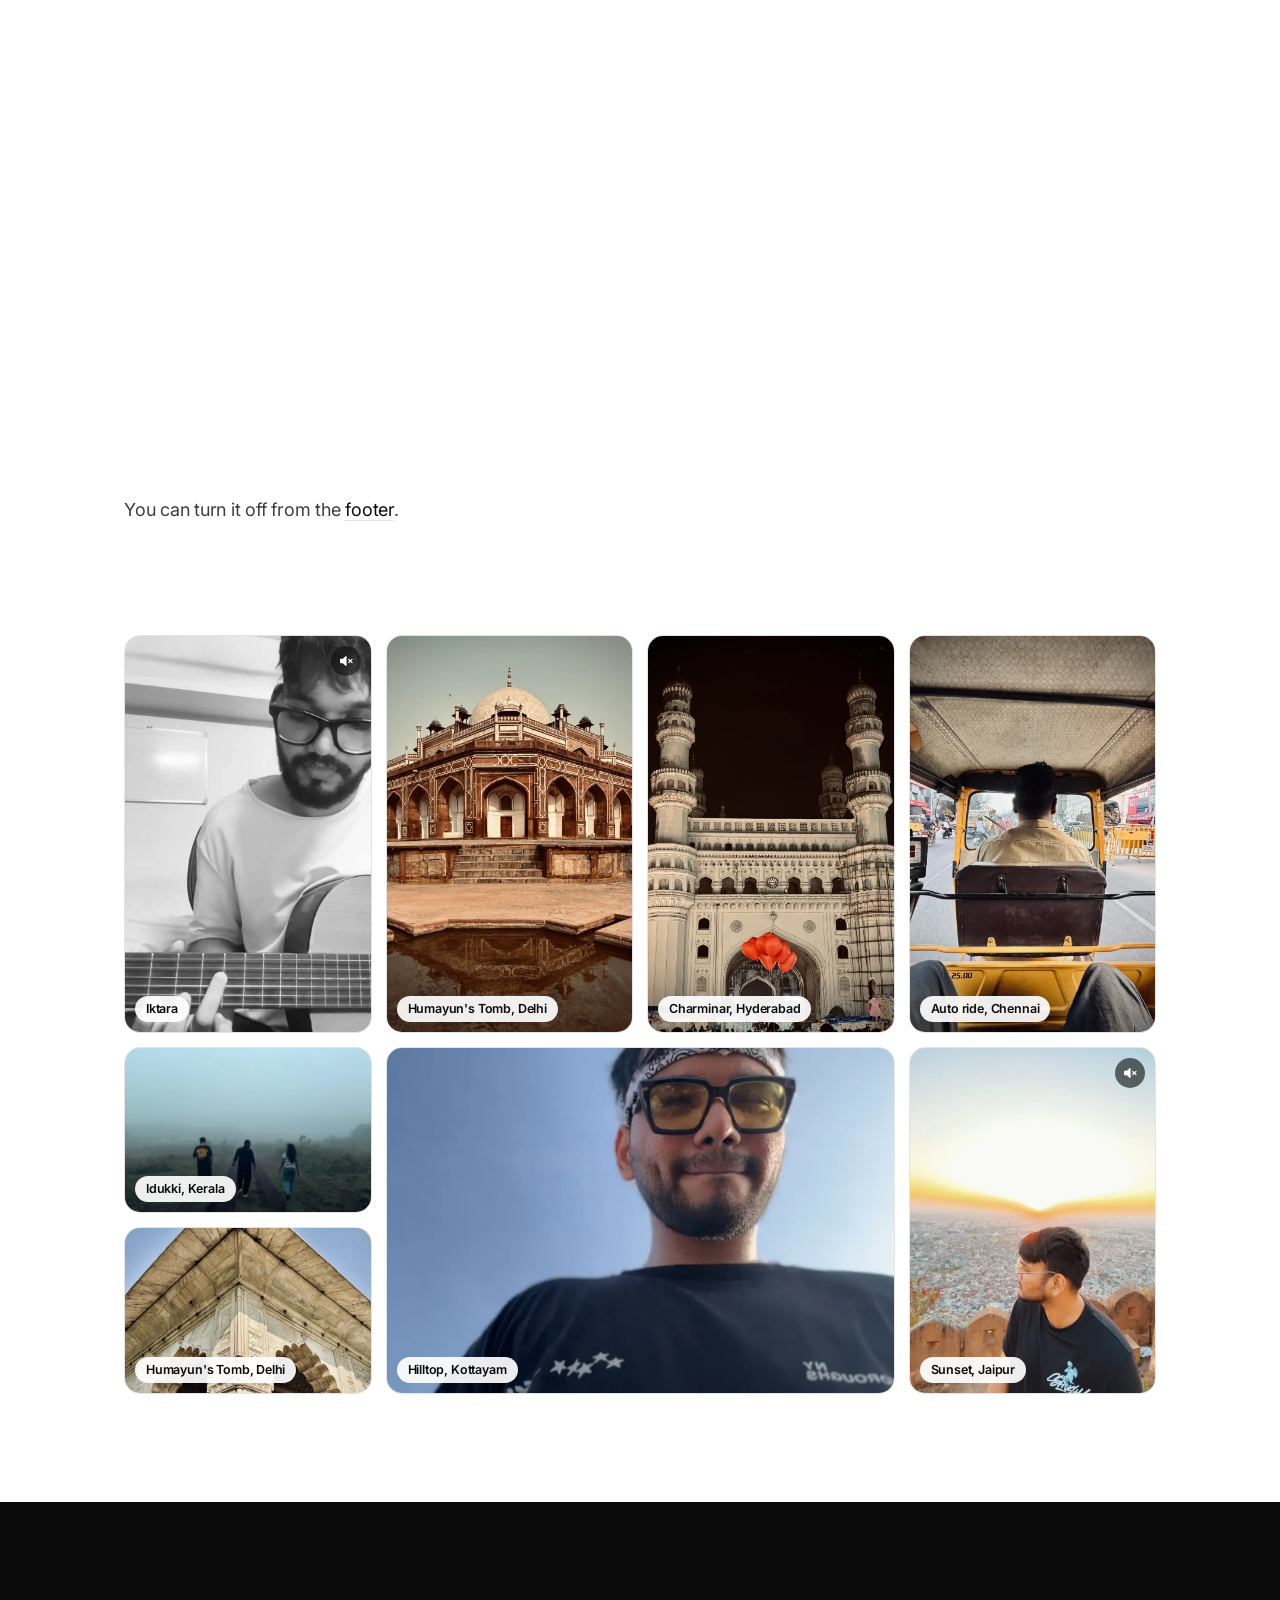
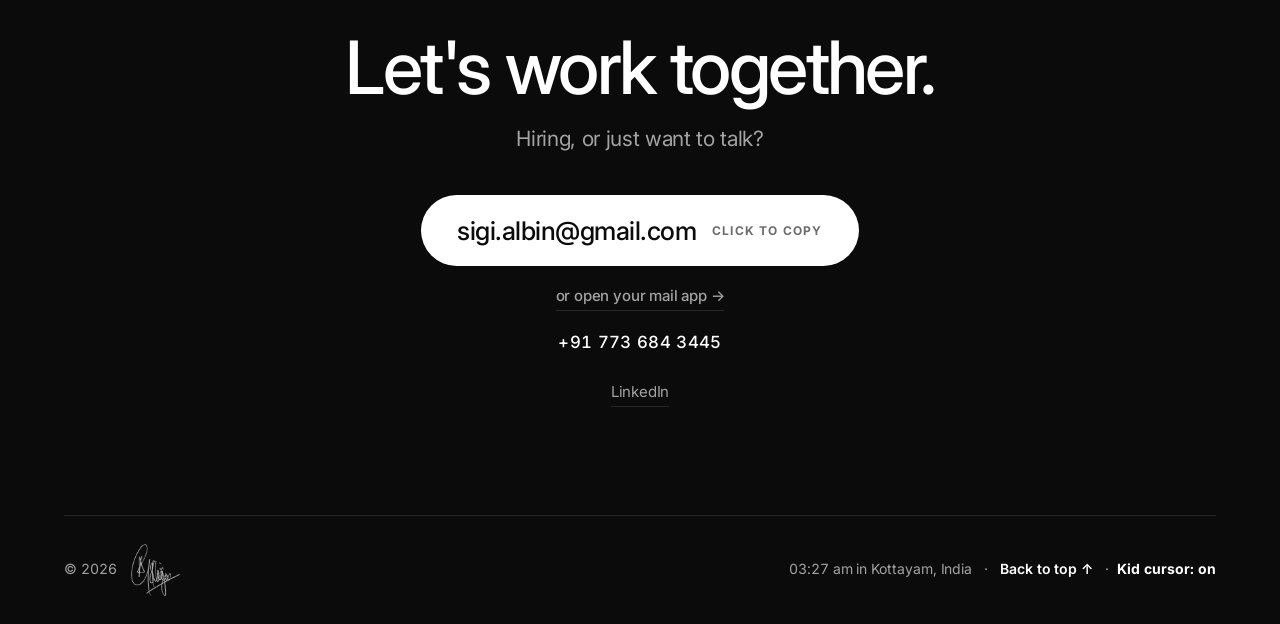
==== commit 6ddc52cc: "Colour annotations, sharp images, aligned phones, tighter captions - Annotations: soft boxes on the " ====
--- a/index.html
+++ b/index.html
@@ -16,7 +16,7 @@
   <link rel="preload" href="assets/fonts/onest-600-normal.woff2" as="font" type="font/woff2" crossorigin />
   <link rel="preload" href="assets/fonts/satoshi-400-normal.woff2" as="font" type="font/woff2" crossorigin />
   <link rel="stylesheet" href="css/fonts.css?v=6" />
-  <link rel="stylesheet" href="css/style.css?v=49" />
+  <link rel="stylesheet" href="css/style.css?v=51" />
   <link rel="icon" type="image/svg+xml" href="favicon.svg" />
   <link rel="canonical" href="https://albinsigi.com/" />
   <script type="application/ld+json">
@@ -596,6 +596,6 @@
     </div>
   </div>
 
-  <script src="js/main.js?v=35"></script>
+  <script src="js/main.js?v=36"></script>
 </body>
 </html>
--- a/css/style.css
+++ b/css/style.css
@@ -1379,6 +1379,8 @@
 
 /* Real case-study screenshots */
 .shot { margin: 28px 0 8px; }
+/* a captioned shot gets room after it, so its caption never reads as the next section's */
+.shot:has(> figcaption) { margin-bottom: 72px; }
 .shot > img,
 .shot > picture img,
 .shot__pinned > img,
@@ -1478,7 +1480,7 @@
   display: grid;
   grid-template-columns: repeat(3, 1fr);
   gap: 30px 22px;
-  margin: 34px 0 8px;
+  margin: 34px 0 88px;   /* a wide gap after, so the caption reads as this figure's */
   justify-items: center;
 }
 .mocks--1 { grid-template-columns: 1fr; }
@@ -1487,7 +1489,7 @@
 .mocks > figcaption {
   grid-column: 1 / -1;
   font-size: var(--text-meta); color: var(--gray);
-  text-align: center; margin-top: 6px;
+  text-align: center; margin-top: -16px;  /* 14px under the phones, not floating */
   max-width: 46em; line-height: 1.6;
 }
 .mock { display: flex; flex-direction: column; align-items: center; gap: 12px; width: 100%; }
@@ -1587,68 +1589,116 @@
   .mocks, .mocks--2, .mocks--4 { grid-template-columns: 1fr; }
 }
 
-/* Callouts: before and after side by side, the notes beside them, and a thin
-   line from a dot on the exact spot to its note (drawn by js/main.js).
-   Dots are positioned in % of the screenshot. Without JS, or on phones, the
-   lines go and each dot shows its number instead. */
+/* Callouts: a numbered marker sits on the exact spot in a screenshot, and the
+   notes under the picture carry the same number in the same colour.
+   A marker is either a pin on a point, or (with a width and height) a soft
+   outlined box around the element, with its pin on a corner. Everything is
+   positioned in % of the screenshot, so it holds at any size.
+   The phones use the same two-column grid as .mocks--2, so a before/after pair
+   lines up exactly with the phone rows above and below it. */
 .mock__shot { position: relative; }
 .callout {
+  --c1: #6d5df6;  /* violet    4.6:1 with white */
+  --c2: #d62f6f;  /* raspberry 4.7:1 */
+  --c3: #0b8577;  /* teal      4.5:1 */
+  --c4: #1f6fe0;  /* blue      4.8:1 */
   position: relative;
-  display: grid;
-  grid-template-columns: minmax(0, 1fr) minmax(180px, 220px);
-  gap: 24px 44px;
-  align-items: start;
-  margin: 40px 0 12px;
-}
-.callout__pair { display: grid; grid-template-columns: repeat(2, minmax(0, 1fr)); gap: 22px; justify-items: center; }
+  margin: 34px 0 88px;
+}
+.callout [data-n="1"] { --c: var(--c1); }
+.callout [data-n="2"] { --c: var(--c2); }
+.callout [data-n="3"] { --c: var(--c3); }
+.callout [data-n="4"] { --c: var(--c4); }
+.callout__pair {
+  display: grid; grid-template-columns: repeat(2, minmax(0, 1fr));
+  gap: 30px 22px; justify-items: center; align-items: start;
+}
 .callout .mock__frame:hover { transform: none; }
+
 .callout__dot {
-  position: absolute; transform: translate(-50%, -50%);
-  width: 9px; height: 9px; border-radius: 999px;
-  background: var(--ink);
-  box-shadow: 0 0 0 2px var(--paper), 0 1px 4px rgba(0, 0, 0, 0.35);
-  font: 700 9px/16px var(--font-body); color: var(--paper); text-align: center;
-  z-index: 2;
-}
-.callout__dot span { display: none; }
-.callout__notes { position: relative; margin: 0; padding: 0; list-style: none; }
+  position: absolute; z-index: 2;
+  width: 0; height: 0;
+  border-radius: 7px;
+  pointer-events: none;
+  transition: opacity 0.25s var(--ease-out), box-shadow 0.25s var(--ease-out), background-color 0.25s var(--ease-out);
+}
+.callout__dot--box {
+  background: color-mix(in srgb, var(--c) 16%, transparent);
+  box-shadow: 0 0 0 2px var(--c), 0 0 0 3.5px rgba(255, 255, 255, 0.55);
+}
+/* the numbered pin: on the point itself, or on the box's top-left corner */
+.callout__dot > span {
+  position: absolute; left: 0; top: 0;
+  transform: translate(-50%, -50%);
+  width: 22px; height: 22px; border-radius: 999px;
+  background: var(--c); color: #fff;
+  font: 700 11px/22px var(--font-body); text-align: center;
+  font-variant-numeric: tabular-nums;
+  box-shadow: 0 0 0 2px #fff, 0 3px 10px rgba(0, 0, 0, 0.35);
+}
+.callout__dot[data-pin="tr"] > span { left: 100%; }
+.callout__dot[data-pin="bl"] > span { top: 100%; }
+.callout__dot[data-pin="br"] > span { left: 100%; top: 100%; }
+.callout__dot[data-pin="t"] > span { left: 50%; }
+/* l / r: the pin stands just outside the box, for small targets it would cover */
+.callout__dot[data-pin="l"] > span { left: -15px; top: 50%; }
+.callout__dot[data-pin="r"] > span { left: calc(100% + 15px); top: 50%; }
+/* a soft ring that breathes out of the pin, so the eye finds it */
+.callout__dot > span::after {
+  content: ""; position: absolute; inset: -2px; border-radius: inherit;
+  border: 2px solid var(--c); opacity: 0;
+  animation: callout-ping 2.8s var(--ease-out) infinite;
+}
+.callout__dot[data-n="2"] > span::after { animation-delay: 0.35s; }
+.callout__dot[data-n="3"] > span::after { animation-delay: 0.7s; }
+.callout__dot[data-n="4"] > span::after { animation-delay: 1.05s; }
+@keyframes callout-ping {
+  0% { transform: scale(1); opacity: 0.7; }
+  60%, 100% { transform: scale(1.9); opacity: 0; }
+}
+@media (prefers-reduced-motion: reduce) { .callout__dot > span::after { animation: none; } }
+
+/* pointing at a note lights up its marker and quiets the rest */
+.callout.is-focus .callout__dot { opacity: 0.3; }
+.callout.is-focus .callout__dot.is-on { opacity: 1; }
+.callout.is-focus .callout__dot--box.is-on { background: color-mix(in srgb, var(--c) 24%, transparent); }
+
+.callout__notes {
+  display: grid; grid-template-columns: repeat(auto-fit, minmax(180px, 1fr));
+  gap: 14px 32px;
+  margin: 30px 0 0; padding: 22px 0 0;
+  border-top: 1px solid var(--line);
+  list-style: none;
+}
+/* four notes read better as two rows of two than as three plus one */
+.callout__notes:has(> li:nth-child(4)) { grid-template-columns: repeat(2, minmax(0, 1fr)); }
 .callout__notes li {
-  display: grid; grid-template-columns: 20px 1fr; gap: 10px;
-  margin-bottom: 18px;
-  font-size: 0.86rem; line-height: 1.5; color: var(--ink-soft);
-}
-.callout.is-drawn .callout__notes li { position: absolute; left: 0; right: 0; margin: 0; }
+  display: grid; grid-template-columns: 22px 1fr; gap: 12px; align-items: start;
+  margin: 0; padding: 2px 0;
+  font-size: 0.875rem; line-height: 1.55; color: var(--ink-soft);
+  cursor: default;
+  transition: opacity 0.25s var(--ease-out);
+}
+.callout.is-focus .callout__notes li { opacity: 0.45; }
+.callout.is-focus .callout__notes li.is-on { opacity: 1; }
 .callout__num {
-  width: 20px; height: 20px; margin-top: 1px; border-radius: 999px;
-  background: var(--ink); color: var(--paper);
-  font: 700 10px/20px var(--font-body); text-align: center;
-}
-.callout__lines {
-  position: absolute; inset: 0; width: 100%; height: 100%;
-  overflow: visible; pointer-events: none; z-index: 1;
-}
-/* a light halo under each line keeps it readable on dark and light screens */
-.callout__lines .halo { fill: none; stroke: var(--paper); stroke-width: 3; stroke-opacity: 0.9; }
-.callout__lines .line { fill: none; stroke: var(--ink); stroke-width: 1; }
-.callout > figcaption {
-  grid-column: 1 / -1;
+  width: 22px; height: 22px; border-radius: 999px;
+  background: var(--c); color: #fff;
+  font: 700 11px/22px var(--font-body); text-align: center;
+  font-variant-numeric: tabular-nums;
+}
+.callout > figcaption,
+.callout.shot figcaption {
+  margin-top: 12px;
   font-size: var(--text-meta); color: var(--gray);
   text-align: center; line-height: 1.6;
 }
 
-/* wide desktop screenshots: the notes sit underneath in a row and the lines drop down to them */
-.callout--below { grid-template-columns: minmax(0, 1fr); }
-.callout--below .callout__notes { display: grid; grid-template-columns: repeat(auto-fit, minmax(170px, 1fr)); gap: 16px 28px; }
-.callout--below .callout__notes li { margin: 0; }
-.callout--below.is-drawn .callout__notes li { position: static; }
-
-@media (max-width: 720px) {
-  .callout { grid-template-columns: minmax(0, 1fr); }
-  .callout__lines { display: none; }
-  .callout.is-drawn .callout__notes li { position: static; margin-bottom: 14px; }
-  .callout__dot { width: 16px; height: 16px; box-shadow: 0 0 0 1.5px var(--paper), 0 1px 4px rgba(0, 0, 0, 0.35); }
-  .callout__dot span { display: inline; }
-  .callout--below .callout__notes { grid-template-columns: minmax(0, 1fr); }
+@media (max-width: 560px) {
+  .callout__pair { grid-template-columns: minmax(0, 1fr); }
+  .callout__notes,
+  .callout__notes:has(> li:nth-child(4)) { grid-template-columns: minmax(0, 1fr); gap: 12px; }
+  .callout__dot > span { width: 20px; height: 20px; font-size: 10px; line-height: 20px; }
 }
 
 /* A looping recording can sit in a device frame exactly like a screenshot */
